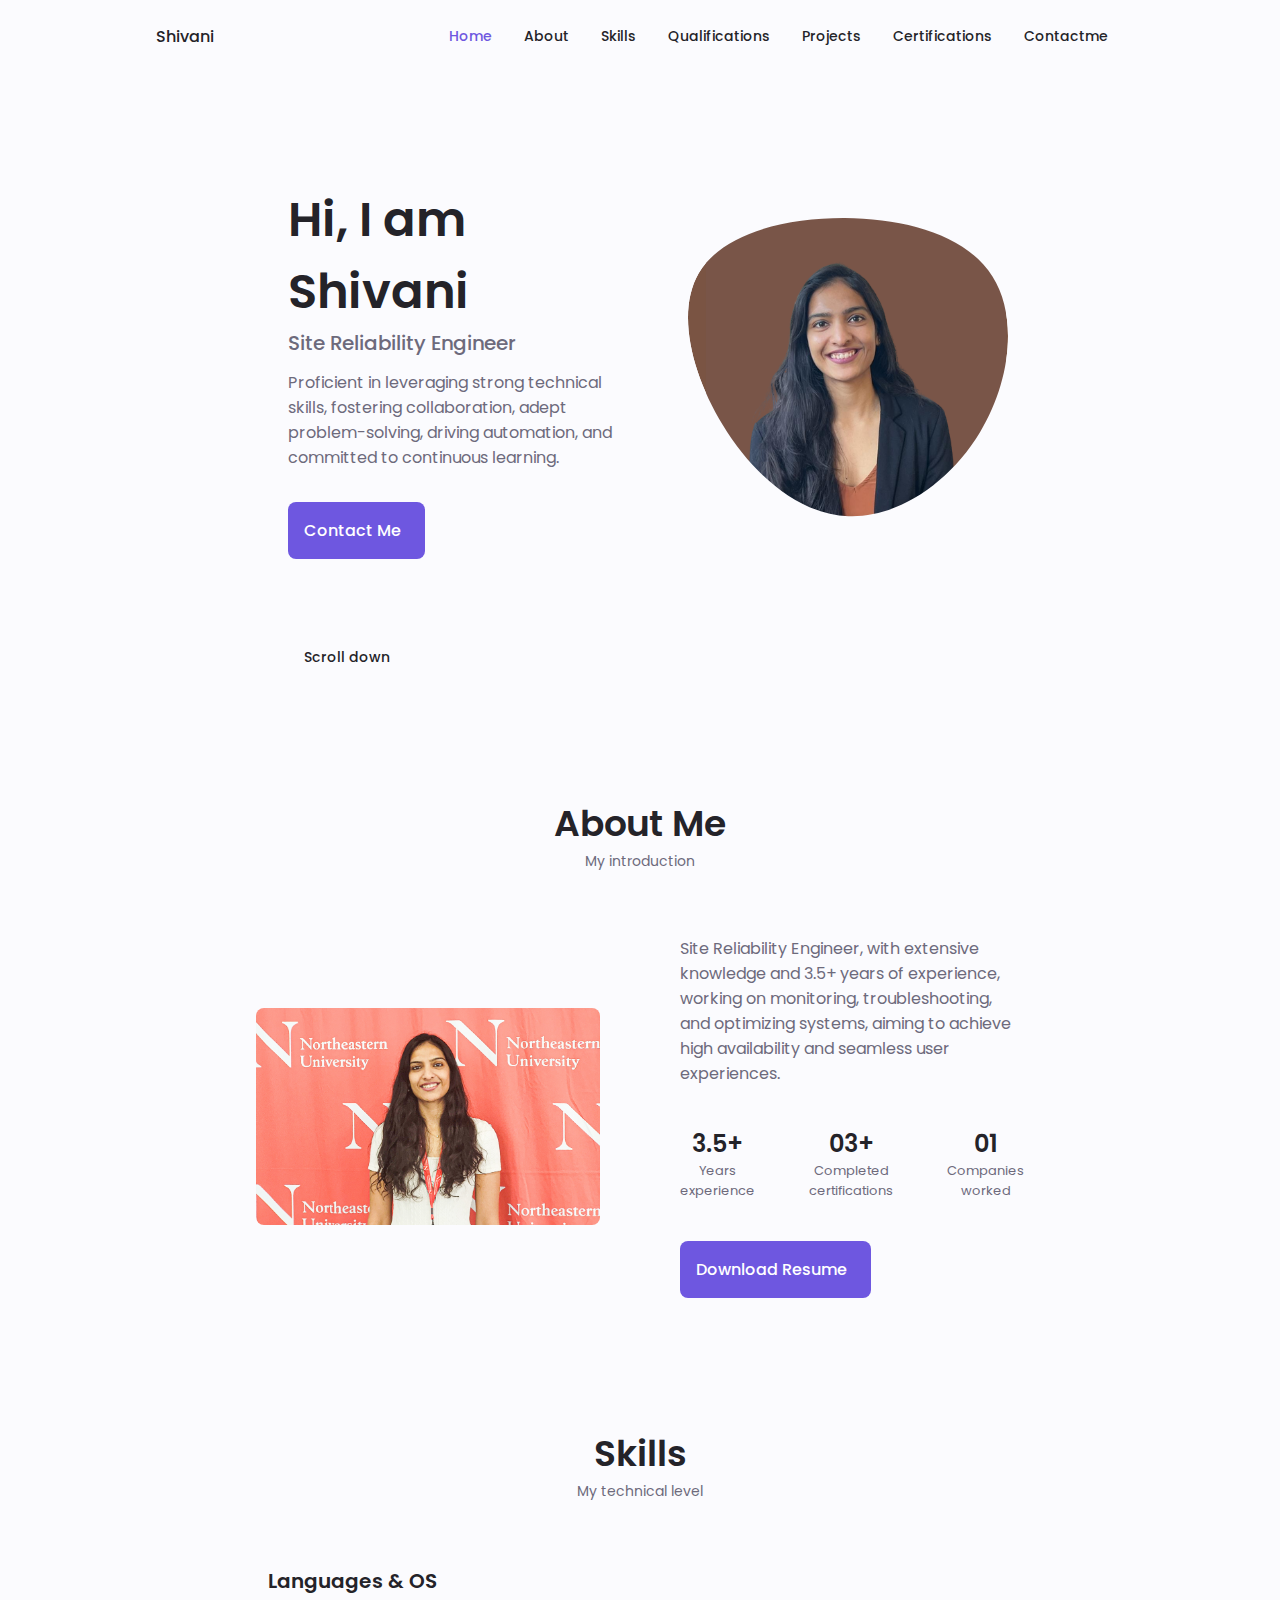
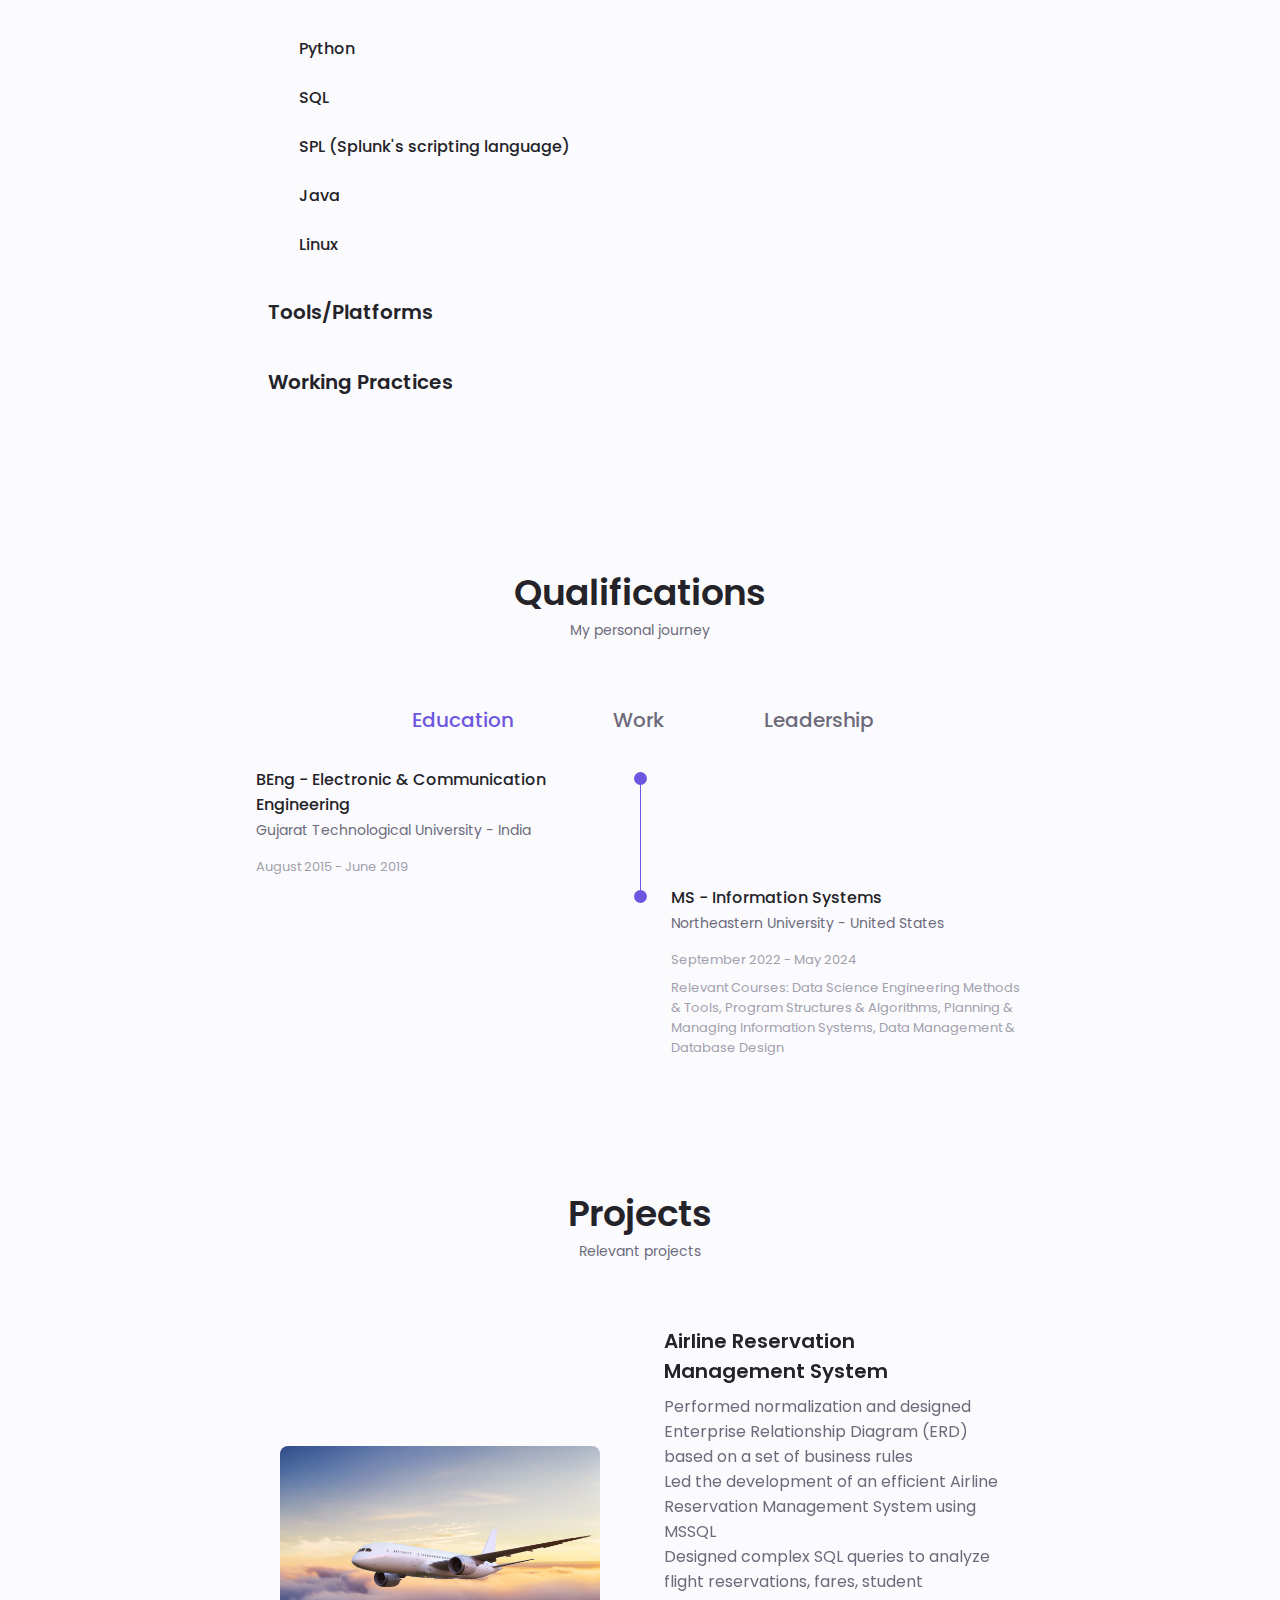
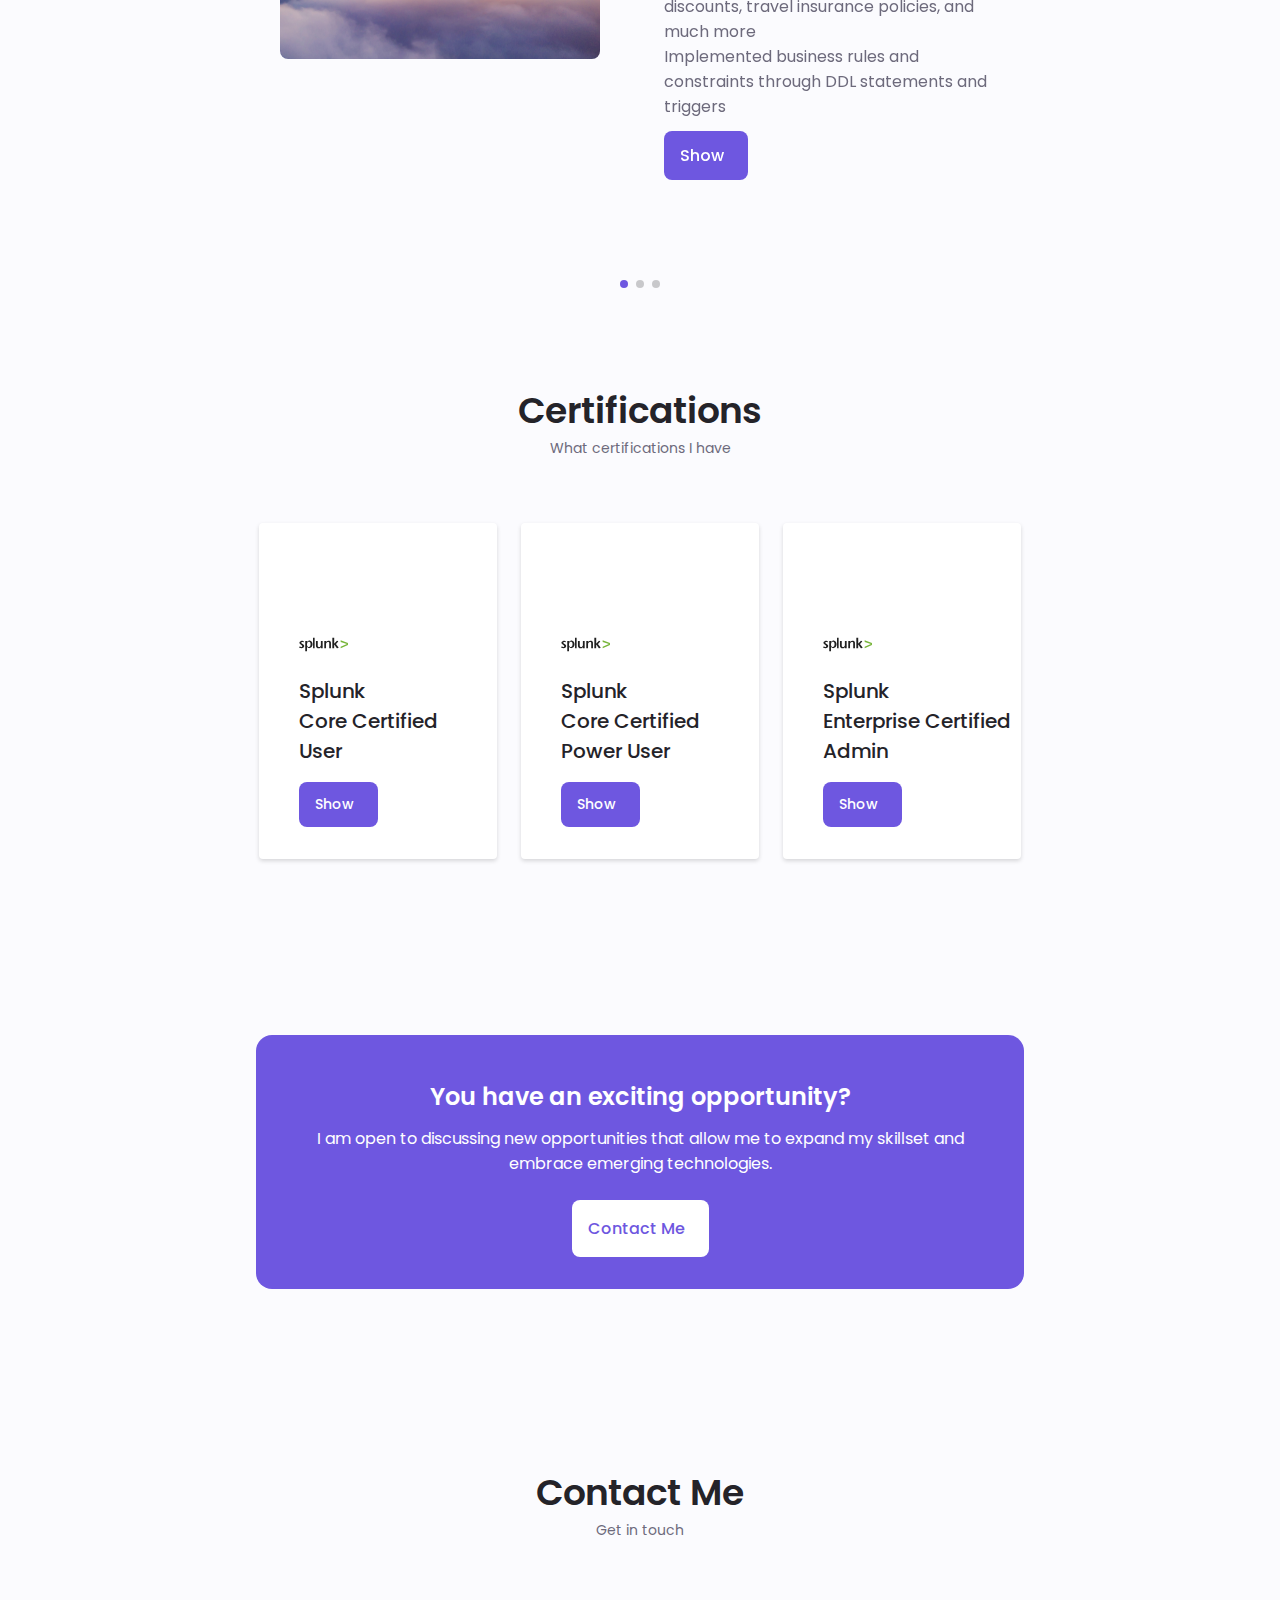
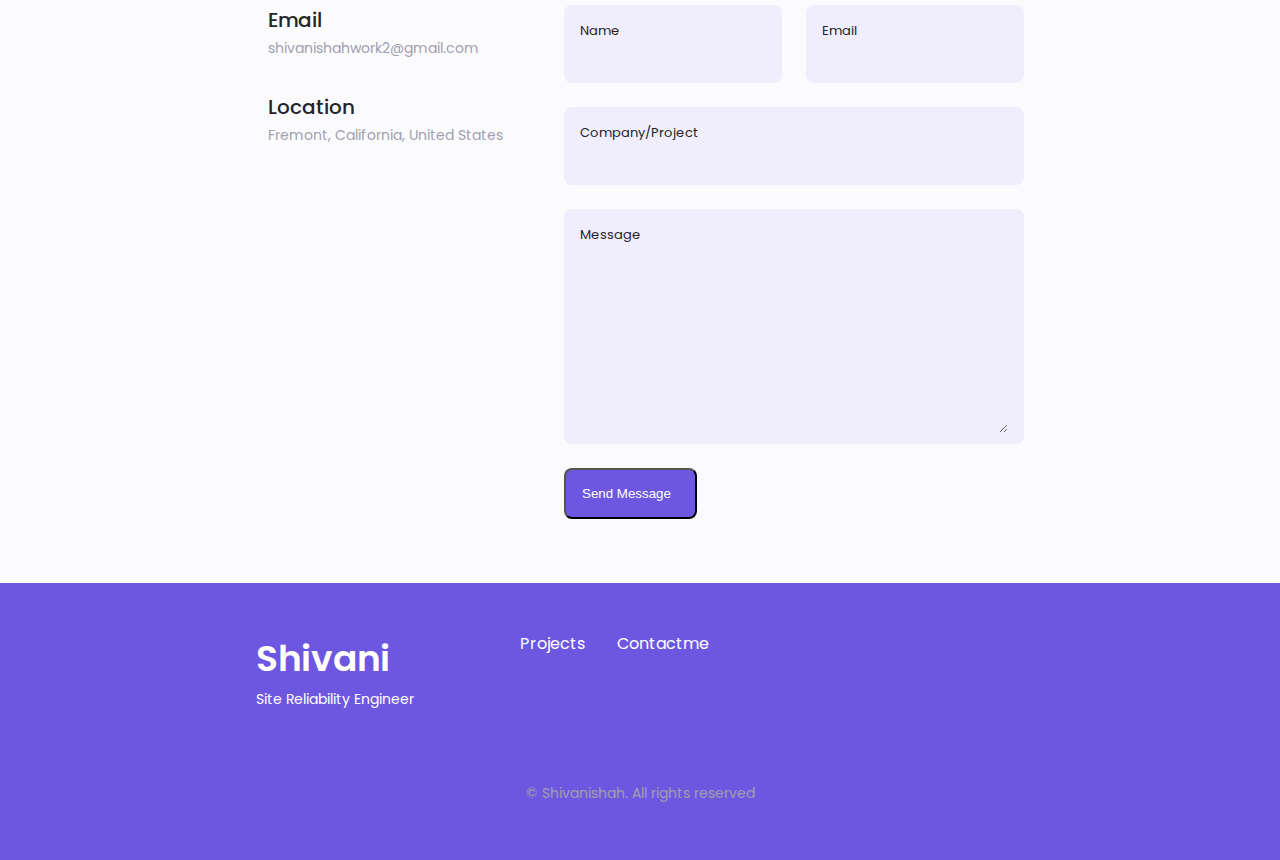
==== index.html @ 1277cbea "Adding new index.html" ====
<!DOCTYPE html>
    <html lang="en">
    <head>
        <meta charset="UTF-8">
        <meta name="viewport" content="width=device-width, initial-scale=1.0">

        <!--==================== UNICONS ====================-->
        <link rel="stylesheet" href="https://unicons.iconscout.com/release/v4.0.8/css/line.css">
        
        <!--==================== SWIPER CSS ====================-->
        <link rel="stylesheet" href="assets/css/swiper-bundle.min.css">
        
        <!--==================== CSS ====================-->
        <link rel="stylesheet" href="assets/css/styles.css">

        <title>Responsive Portfolio Website</title>
    </head>
    <body>
        <!--==================== HEADER ====================-->
        <header class="header" id="header">
            <nav class="nav container">
                <a href="#" class="nav__logo">Shivani</a>

                <div class="nav__menu" id="nav-menu">
                    <ul class="nav__list grid">
                        <li class="nav__item">
                            <a href="#home" class="nav__link active-link">
                                <i class="uil uil-estate nav__icon"></i> Home
                            </a>
                        </li>
                        <li class="nav__item">
                            <a href="#about" class="nav__link">
                                <i class="uil uil-user nav__icon"></i> About
                            </a>
                        </li>
                        <li class="nav__item">
                            <a href="#skills" class="nav__link">
                                <i class="uil uil-file-alt nav__icon"></i> Skills
                            </a>
                        </li>
                        <li class="nav__item">
                            <a href="#qualification" class="nav__link">
                                <i class="uil uil-briefcase-alt nav__icon"></i> Qualifications
                            </a>
                        </li>
                        <li class="nav__item">
                            <a href="#projects" class="nav__link">
                                <i class="uil uil-file-check-alt nav__icon"></i> Projects
                            </a>
                        </li>
                        <li class="nav__item">
                            <a href="#certifications" class="nav__link">
                                <i class="uil uil-user-square nav__icon"></i> Certifications
                            </a>
                        </li>
                        <li class="nav__item">
                            <a href="#contact" class="nav__link">
                                <i class="uil uil-message nav__icon"></i> Contactme
                            </a>
                        </li>
                    </ul>
                    <i class="uil uil-times nav__close" id="nav-close"></i>
                </div>

                <div class="nav__btns">
                    <!-- Theme Change button -->
                    <i class="uil uil-moon change-theme" id="theme-button"></i>

                    <div class="nav__toggle" id="nav-toggle">
                        <i class="uil uil-apps"></i>
                    </div>
                </div>
            </nav>
        </header>

        <!--==================== MAIN ====================-->
        <main class="main">
            <!--==================== HOME ====================-->
            <section class="home section" id="home">
                <div class="home__container container grid">
                    <div class="home__content grid">
                        <div class="home__social">
                            <a href="https://www.linkedin.com/in/shivani-shah612/" target="_blank" class="home__social-icon">
                                <i class="uil uil-linkedin-alt"></i>
                            </a>

                            <a href="https://github.com/ShivaniShah06" target="_blank" class="home__social-icon">
                                <i class="uil uil-github-alt"></i>
                            </a>
                        </div>

                        <div class="home__img">
                            <svg class="home__blob" viewBox="0 0 200 187" xmlns="http://www.w3.org/2000/svg" xmlns:xlink="http://www.w3.org/1999/xlink">
                                <mask id="mask0" mask-type="alpha">
                                    <path d="M190.312 36.4879C206.582 62.1187 201.309 102.826 182.328 134.186C163.346 165.547 
                                    130.807 187.559 100.226 186.353C69.6454 185.297 41.0228 161.023 21.7403 129.362C2.45775 
                                    97.8511 -7.48481 59.1033 6.67581 34.5279C20.9871 10.1032 59.7028 -0.149132 97.9666 
                                    0.00163737C136.23 0.303176 174.193 10.857 190.312 36.4879Z"/>
                                </mask>
                                <g mask="url(#mask0)">
                                    <path d="M190.312 36.4879C206.582 62.1187 201.309 102.826 182.328 134.186C163.346 
                                    165.547 130.807 187.559 100.226 186.353C69.6454 185.297 41.0228 161.023 21.7403 
                                    129.362C2.45775 97.8511 -7.48481 59.1033 6.67581 34.5279C20.9871 10.1032 59.7028 
                                    -0.149132 97.9666 0.00163737C136.23 0.303176 174.193 10.857 190.312 36.4879Z"/>

                                    <image class="home__blob-img" xlink:href="assets/img/First.png"/>
                                </g>
                            </svg>
                        </div>
                        <div class="home__data">
                            <h1 class="home__title">Hi, I am Shivani</h1>
                            <h3 class="home__subtitle">Site Reliability Engineer</h3>
                            <p class="home__description">Proficient in leveraging strong technical skills, fostering collaboration, adept problem-solving, driving automation, 
                                and committed to continuous learning.</p>
                            <a href="#contact" class="button button--flex">
                                Contact Me <i class="uil uil-message button__icon"></i>
                            </a>
                        </div>
                    </div>

                    <div class="home__scroll">
                        <a href="#about" class="home__scroll-button button--flex">
                            <i class="uil uil-mouse-alt home__scroll-mouse"></i>
                            <span class="home__scroll-name">Scroll down</span>
                            <i class="uil uil-arrow-down home__scroll-arrow"></i>
                        </a>
                    </div>
                </div>
            </section>

            <!--==================== ABOUT ====================-->
            <section class="about section" id="about">
                <h2 class="section__title">About Me</h2>
                <span class="section__subtitle">My introduction</span>

                <div class="about__container container grid">
                    <img src="assets/img/ShivaniShah.jpg" alt="" class="about__img">

                    <div class="about__data">
                        <p class="about__description">Site Reliability Engineer, with extensive knowledge and 3.5+ years of experience, working on monitoring, troubleshooting, and optimizing systems, 
                            aiming to achieve high availability and seamless user experiences.</p>

                            <div class="about__info">
                                <div>
                                    <span class="about__info-title">3.5+</span>
                                    <span class="about__info-name">Years <br> experience</span>
                                </div>

                                <div>
                                    <span class="about__info-title">03+</span>
                                    <span class="about__info-name">Completed <br> certifications</span>
                                </div>

                                <div>
                                    <span class="about__info-title">01</span>
                                    <span class="about__info-name">Companies <br> worked</span>
                                </div>
                            </div>

                            <div class="about__buttons">
                                <a download="" href="assets/pdf/Shivani Shah.pdf" class="button button--flex">
                                    Download Resume<i class="uil uil-download-alt button__icon"></i>
                                </a>

                            </div>
                        </div>
                </div>
            </section>

            <!--==================== SKILLS ====================-->
            <section class="skills section" id="skills">
                <h2 class="section__title">Skills</h2>
                <span class="section__subtitle">My technical level</span>

                <div class="skills__container container grid">
                    <div>
                        <!--==================== SKILLS 1 ====================-->
                        <div class="skills__content skills__open">
                            <div class="skills__header">
                                <i class="uil uil-brackets-curly skills__icon"></i>

                                <div>
                                    <h1 class="skills__title">Languages & OS</h1>
                                </div>

                                <i class="uil uil-angle-down skills__arrow"></i>
                            </div>
                            <div class="skills__list grid">
                                <div class="skills__data">
                                    <div class="skills_titles">
                                        <h3 class="skills__name">Python</h3> 
                                    </div>
                                </div>

                                <div class="skills__data">
                                    <div class="skills_titles">
                                        <h3 class="skills__name">SQL</h3> 
                                    </div>
                                </div>

                                <div class="skills__data">
                                    <div class="skills_titles">
                                        <h3 class="skills__name">SPL (Splunk's scripting language)</h3> 
                                    </div>
                                </div>

                                <div class="skills__data">
                                    <div class="skills_titles">
                                        <h3 class="skills__name">Java</h3> 
                                    </div>
                                </div>

                                <div class="skills__data">
                                    <div class="skills_titles">
                                        <h3 class="skills__name">Linux</h3> 
                                    </div>
                                </div>
                            </div>
                        </div>

                        <!--==================== SKILLS 2 ====================-->
                        <div class="skills__content skills__close">
                            <div class="skills__header">
                                <i class="uil uil-object-group skills__icon"></i>

                                <div>
                                    <h1 class="skills__title">Tools/Platforms</h1>                                </div>

                                <i class="uil uil-angle-down skills__arrow"></i>
                            </div>
                            <div class="skills__list grid">
                                <div class="skills__data">
                                    <div class="skills_titles">
                                        <h3 class="skills__name">Splunk</h3> 
                                    </div>
                                </div>

                                <div class="skills__data">
                                    <div class="skills_titles">
                                        <h3 class="skills__name">AWS</h3> 
                                    </div>
                                </div>

                                <div class="skills__data">
                                    <div class="skills_titles">
                                        <h3 class="skills__name">Git</h3> 
                                    </div>
                                </div>

                                <div class="skills__data">
                                    <div class="skills_titles">
                                        <h3 class="skills__name">Kubernetes</h3> 
                                    </div>
                                </div>

                                <div class="skills__data">
                                    <div class="skills_titles">
                                        <h3 class="skills__name">Puppet</h3> 
                                    </div>
                                </div>

                                <div class="skills__data">
                                    <div class="skills_titles">
                                        <h3 class="skills__name">Jenkins</h3> 
                                    </div>
                                </div>

                                <div class="skills__data">
                                    <div class="skills_titles">
                                        <h3 class="skills__name">Terraform</h3> 
                                    </div>
                                </div>

                                <div class="skills__data">
                                    <div class="skills_titles">
                                        <h3 class="skills__name">SQL Server Management Studio</h3> 
                                    </div>
                                </div>

                                <div class="skills__data">
                                    <div class="skills_titles">
                                        <h3 class="skills__name">Thruk/Nagios</h3> 
                                    </div>
                                </div>
                            </div>
                        </div>

                        <!--==================== SKILLS 3 ====================-->
                        <div class="skills__content skills__close">
                            <div class="skills__header">
                                <i class="uil uil-channel skills__icon"></i>

                                <div>
                                    <h1 class="skills__title">Working Practices</h1>
                                </div>

                                <i class="uil uil-angle-down skills__arrow"></i>
                            </div>
                            <div class="skills__list grid">
                                <div class="skills__data">
                                    <div class="skills_titles">
                                        <h3 class="skills__name">Agile (scrum)</h3> 
                                    </div>
                                </div>

                                <div class="skills__data">
                                    <div class="skills_titles">
                                        <h3 class="skills__name">CI/CD</h3> 
                                    </div>
                                </div>
                            </div>
                        </div>
                    </div>

                </div>
            </section>

            <!--==================== QUALIFICATION ====================-->
            <section class="qualification section" id="qualification">
                <h2 class="section__title">Qualifications</h2>
                <span class="section__subtitle">My personal journey</span>

                <div class="qualification__container container">
                    <div class="qualification__tabs">
                        <div class="qualification__button button--flex qualification__active" data-target='#education'>
                            <i class="uil uil-graduation-cap qualification__icon"></i>
                            Education
                        </div>

                        <div class="qualification__button button--flex" data-target='#work'>
                            <i class="uil uil-briefcase-alt qualification__icon"></i>
                            Work
                        </div>

                        <div class="qualification__button button--flex" data-target='#leadership'>
                            <i class="uil uil-user-nurse qualification__icon"></i>
                            Leadership
                        </div>
                    </div>

                    <div class="qualification__sections">
                        <!--==================== QUALIFICATION CONTENT 1 ====================-->
                        <div class="qualification__content qualification__active" data-content id="education">
                            <!--==================== QUALIFICATION 1 ====================-->
                            <div class="qualification__data">
                                <div>
                                    <h3 class="qualification__title">BEng - Electronic & Communication Engineering</h3>
                                    <span class="qualification__subtitle">Gujarat Technological University - India</span>
                                    <div class="qualification__calendar">
                                        <i class="uil uil-calendar-alt"></i>
                                        August 2015 - June 2019
                                    </div>
                                </div>

                                <div>
                                    <span class="qualification__rounder"></span>
                                    <span class="qualification__line"></span>
                                </div>
                            </div>
                            
                            <!--==================== QUALIFICATION 2 ====================-->
                            <div class="qualification__data">
                                <div></div>

                                <div>
                                    <span class="qualification__rounder"></span>
                                    <!--span class="qualification__line"></span> -->
                                </div>
                                
                                <div>
                                    <h3 class="qualification__title">MS - Information Systems</h3>
                                    <span class="qualification__subtitle">Northeastern University - United States</span>
                                    <div class="qualification__calendar">
                                        <i class="uil uil-calendar-alt"></i>
                                        September 2022 - May 2024
                                    </div>
                                    <div class="qualification__subjects">
                                        Relevant Courses: Data Science Engineering Methods & Tools,
                                                          Program Structures & Algorithms, Planning & Managing Information Systems,
                                                          Data Management & Database Design
                                    </div>
                                </div>

                            </div>

                        </div>

                        <!--==================== QUALIFICATION CONTENT 2 ====================-->
                        <div class="qualification__content" data-content id="work">
                            <!--==================== QUALIFICATION 1 ====================-->
                            <div class="qualification__data">
                                <div>
                                    <h3 class="qualification__title">Software Intern</h3>
                                    <span class="qualification__subtitle">Crest Data Systems - India</span>
                                    <div class="qualification__calendar">
                                        <i class="uil uil-calendar-alt"></i>
                                        March 2019 - June 2019
                                    </div>
                                    <div class="qualification__detail">
                                        <i class="uil uil-arrow-right"></i>
                                        Developed basic understanding and practical experience of tools, technologies, and platforms used to build, deploy, and manage platforms across hybrid multi-cloud infrastructure:
                                        <div class="qualification__subdetail">
                                            Splunk, AWS, Puppet, GitHub, Terraform, Ansible, Jira, Confluence
                                        </div>
                                    </div>
                                </div>

                                <div>
                                    <span class="qualification__rounder"></span>
                                    <span class="qualification__line"></span>
                                </div>
                            </div>
                            
                            <!--==================== QUALIFICATION 2 ====================-->
                            <div class="qualification__data">
                                <div></div>

                                <div>
                                    <span class="qualification__rounder"></span>
                                    <span class="qualification__line"></span>
                                </div>
                                
                                <div>
                                    <h3 class="qualification__title">Junior Site Reliability Engineer</h3>
                                    <span class="qualification__subtitle">Crest Data Systems - India</span>
                                    <div class="qualification__calendar">
                                        <i class="uil uil-calendar-alt"></i>
                                        July 2019 - October 2020
                                    </div>
                                    <div class="qualification__detail">
                                        <i class="uil uil-arrow-right"></i>
                                        Orchestrated Splunk Architecture deployment using Terraform and Puppet, tailored to exact customer specifications in AWS cloud
                                    </div>
                                    <div class="qualification__detail">
                                        <i class="uil uil-arrow-right"></i>
                                        Executed diverse client projects, encompassing infrastructure enhancements, version upgrades, and seamless app/add-on installations and upgrades, all meticulously orchestrated during prescribed maintenance windows
                                    </div>
                                    <div class="qualification__detail">
                                        <i class="uil uil-arrow-right"></i>
                                        Proficiently harnessed monitoring tool Nagios/Thruk to maintain a vigilant watch over system health and performance
                                    </div>
                                    <div class="qualification__detail">
                                        <i class="uil uil-arrow-right"></i>
                                        Actively managed infrastructure configurations through Terraform & Puppet over Git, guaranteeing precision and control over key system elements
                                    </div>
                                    <div class="qualification__detail">
                                        <i class="uil uil-arrow-right"></i>
                                        Innovated and updated process documents, elevating the effectiveness of cloud operations
                                    </div>
                                </div>
                            </div>

                            <!--==================== QUALIFICATION 3 ====================-->
                            <div class="qualification__data">    
                                <div>
                                    <h3 class="qualification__title">Site Reliability Engineer</h3>
                                    <span class="qualification__subtitle">Crest Data Systems - India</span>
                                    <div class="qualification__calendar">
                                        <i class="uil uil-calendar-alt"></i>
                                        October 2019 - July 2022
                                    </div>
                                    <div class="qualification__detail">
                                        <i class="uil uil-arrow-right"></i>
                                        Played a pivotal role as a member of a cross-functional, customer-facing team spanning multiple countries, employing agile methodologies to achieve collective goals
                                    </div>
                                    <div class="qualification__detail">
                                        <i class="uil uil-arrow-right"></i>
                                        Managed, expanded, and fine-tuned core stack configurations, essential for analyzing and visualizing customer stack data
                                    </div>
                                    <div class="qualification__detail">
                                        <i class="uil uil-arrow-right"></i>
                                        Utilized GitLab for precise version control, ensuring the integrity of core stack configurations
                                    </div>
                                    <div class="qualification__detail">
                                        <i class="uil uil-arrow-right"></i>
                                        Developed and enhanced data analytics and visualization dashboards for improved insights
                                    </div>
                                    <div class="qualification__detail">
                                        <i class="uil uil-arrow-right"></i>
                                        Engineered alerts integrating Splunk, AWS, GitLab, and Thruk, enabling proactive monitoring of critical components on both Splunk and AWS platforms, utilizing predefined thresholds
                                    </div>
                                    <div class="qualification__detail">
                                        <i class="uil uil-arrow-right"></i>
                                        Employed regular expressions within Splunk to extract valuable fields from raw data
                                    </div>
                                    <div class="qualification__detail">
                                        <i class="uil uil-arrow-right"></i>
                                        Streamlined the ingestion of requested raw data into Splunk, enhancing data accessibility
                                    </div>
                                    <div class="qualification__detail">
                                        <i class="uil uil-arrow-right"></i>
                                        Facilitated secure access by Okta groups, granting essential permissions to nearly 10 teams weekly
                                    </div>
                                </div>
                                <div>
                                    <span class="qualification__rounder"></span>
                                    <!--span class="qualification__line"></span> -->
                                </div>
                            </div>
                        </div>

                        <!--==================== QUALIFICATION CONTENT 3 ====================-->
                        <div class="qualification__content" data-content id="leadership">
                            <!--==================== QUALIFICATION 1 ====================-->
                            <div class="qualification__data">
                                <div>
                                    <h3 class="qualification__title">Training & Placement Coordinator</h3>
                                    <span class="qualification__subtitle">Gujarat Technological University - India</span>
                                    <div class="qualification__calendar">
                                        <i class="uil uil-calendar-alt"></i>
                                        April 2018 - May 2019
                                    </div>
                                    <div class="qualification__detail">
                                        <i class="uil uil-arrow-right"></i>
                                        Maintain and exchange all the placement requirements with fellow classmates
                                    </div>
                                    <div class="qualification__detail">
                                        <i class="uil uil-arrow-right"></i>
                                        Organize events which could aid to students’ placement like mock interviews and group discussions
                                    </div>
                                    <div class="qualification__detail">
                                        <i class="uil uil-arrow-right"></i>
                                        Maintain latest student data to share with recruiters
                                    </div>
                                    <div class="qualification__detail">
                                        <i class="uil uil-arrow-right"></i>
                                        Contact recruiters to visit for campus drive
                                    </div>
                                    <div class="qualification__detail">
                                        <i class="uil uil-arrow-right"></i>
                                        Manage recruitement drives for students & recruiters
                                    </div>
                                </div>

                                <div>
                                    <span class="qualification__rounder"></span>
                                    <span class="qualification__line"></span>
                                </div>
                            </div>
                            
                            <!--==================== QUALIFICATION 2 ====================-->
                            <div class="qualification__data">
                                <div></div>
                                <div>
                                    <span class="qualification__rounder"></span>
                                    <span class="qualification__line"></span>
                                </div>
                                <div>
                                    <h3 class="qualification__title">Graduate Teaching Assistant</h3>
                                    <span class="qualification__subtitle">Courses: Program Structure & Algorithms (Python based), Application Engineering & Development (Java based)</span>
                                    <span class="qualification__subtitle">Northeastern University - United States (multiple campuses)</span>
                                    <div class="qualification__calendar">
                                        <i class="uil uil-calendar-alt"></i>
                                        April 2023 - Present
                                    </div>
    
                                    <div class="qualification__detail">
                                        <i class="uil uil-arrow-right"></i>
                                        Collaborate with professor and other TAs to ensure the smooth functioning of the course
                                    </div>
                                    <div class="qualification__detail">
                                        <i class="uil uil-arrow-right"></i>
                                        Hold office hours to provide personalized guidance and support on course concepts and assignments
                                    </div>
                                    <div class="qualification__detail">
                                        <i class="uil uil-arrow-right"></i>
                                        Conduct fair and consistent grading of student assignments, offer constructive feedback when required to foster academic growth
                                    </div>
                                    <div class="qualification__detail">
                                        <i class="uil uil-arrow-right"></i>
                                        Balanced TA duties with personal academics, showcasing strong organizational skills
                                    </div>

                                </div>
                            </div>
                            <!--==================== QUALIFICATION 3 ====================-->
                            <div class="qualification__data">

                                <div>
                                    <h3 class="qualification__title">Campus Student Ambassador</h3>
                                    <span class="qualification__subtitle">Northeastern University - United States (SF & SJ campuses)</span>
                                    <div class="qualification__calendar">
                                        <i class="uil uil-calendar-alt"></i>
                                        April 2023 - Present
                                    </div>
                                    <div class="qualification__detail">
                                        <i class="uil uil-arrow-right"></i>
                                        Represent the student voice and build community as a student leader on the Student Services team
                                    </div>
                                    <div class="qualification__detail">
                                        <i class="uil uil-arrow-right"></i>
                                        Organize co-curricular programs, workshops, and cultural events
                                    </div>
                                    <div class="qualification__detail">
                                        <i class="uil uil-arrow-right"></i>
                                        Connect students to campus and university resources
                                    </div>
                                    <div class="qualification__detail">
                                        <i class="uil uil-arrow-right"></i>
                                        Promote an inclusive and diverse environment to support all students
                                    </div>
                                    <div class="qualification__detail">
                                        <i class="uil uil-arrow-right"></i>
                                        Contribute to social media engagement and content development
                                    </div>
                                    <div class="qualification__detail">
                                        <i class="uil uil-arrow-right"></i>
                                        Participate in professional development programs and regular meetings
                                    </div>
                                </div>

                                <div>
                                    <span class="qualification__rounder"></span>
                                    <span class="qualification__line"></span>
                                </div>
                           </div>

                                <!--==================== QUALIFICATION 4 ====================-->
                            <div class="qualification__data">
                                <div></div>

                                <div>
                                    <span class="qualification__rounder"></span>
                                    <!--span class="qualification__line"></span> -->
                                </div>
                                <div>
                                    <h3 class="qualification__title">Adobe Student Ambassador @ Northeastern University</h3>
                                    <span class="qualification__subtitle">Adobe</span>
                                    <div class="qualification__calendar">
                                        <i class="uil uil-calendar-alt"></i>
                                        September 2023 - Present
                                    </div>
    
                                    <div class="qualification__detail">
                                        <i class="uil uil-arrow-right"></i>
                                        Formulate a marketing plan, strategizing tactics on how to shape the program and carry out initiatives capturing at least 250 student leads, 20 clubs, and 5 professors interested in learning more about Adobe 
                                    </div>
                                    <div class="qualification__detail">
                                        <i class="uil uil-arrow-right"></i>
                                        Plan and execute 4+ Adobe workshops teaching students how to best utilize Adobe applications
                                    </div>
                                    <div class="qualification__detail">
                                        <i class="uil uil-arrow-right"></i>
                                        Promote Adobe through content creation and advertising through personal social media channels, driving students’ awareness and interest, leading to increased activations of free Adobe Creative Cloud at Northeastern University and grow brand awareness
                                    <div class="qualification__detail">
                                        <i class="uil uil-arrow-right"></i>
                                        Balanced these duties with other on-campus jobs and personal academics, showcasing strong time management skills
                                    </div>

                                </div>
                            </div>

                            </div>
                        </div>
                    </div>
                </div>
            </section>

            <!--==================== PROJECT ====================-->
            <section class="projects section" id="projects">
                <h2 class="section__title">Projects</h2>
                <span class="section__subtitle">Relevant projects</span>

                <div class="projects__container container swiper-container">
                    <div class="swiper-wrapper">
                        <!--==================== PROJECT 1 ====================-->
                        <div class="projects__content grid swiper-slide">
                            <img src="assets/img/plane.jpg" alt="" class="projects__img">

                            <div class="projects__data">
                                <h3 class="projects__title">Airline Reservation Management System</h3>
                                <p class="projects__description">
                                    <i class="uil uil-arrow-right"></i>
                                    Performed normalization and designed Enterprise Relationship Diagram (ERD) based on a set of business rules
                                </p>

                                <p class="projects__description"> 
                                    <i class="uil uil-arrow-right"></i>
                                    Led the development of an efficient Airline Reservation Management System using MSSQL
                                </p>

                                <p class="projects__description"> 
                                    <i class="uil uil-arrow-right"></i>
                                    Designed complex SQL queries to analyze flight reservations, fares, student discounts, travel insurance policies, and much more
                                </p>

                                <p class="projects__descriptionLast"> 
                                    <i class="uil uil-arrow-right"></i>
                                    Implemented business rules and constraints through DDL statements and triggers
                                </p>
                                <a href="https://github.com/ShivaniShah06/Airline-Reservation-Management-System" target="_blank" class="button button--flex button--small projects__button">
                                    Show
                                    <i class="uil uil-arrow-right button__icon"></i>
                                </a>
                            </div>
                        </div>
                        <!--==================== PROJECT 2 ====================-->
                        <div class="projects__content grid swiper-slide">
                            <img src="assets/img/LifeExpectancy.jpg" alt="" class="projects__img">

                            <div class="projects__data">
                                <h3 class="projects__title">Life Expectancy prediction using Linear Regression</h3>
                                <p class="projects__description">
                                    <i class="uil uil-arrow-right"></i>
                                    Performed Exploratory Data Analysis to clean the dataset, find the outliers, and understand the dataset through visualization
                                </p>

                                <p class="projects__description"> 
                                    <i class="uil uil-arrow-right"></i>
                                    Identified & addressed outliers using statistical techniques
                                </p>

                                <p class="projects__description"> 
                                    <i class="uil uil-arrow-right"></i>
                                    Preprocessed the data to define independent dataset (X) and target variable (Y) and divide them into training and testing datasets for model training
                                </p>

                                <p class="projects__description"> 
                                    <i class="uil uil-arrow-right"></i>
                                    Utilized linear regression model to predict life expectancy by leveraging available data from 2000-2015 for a given country in the predictive model
                                </p>

                                <p class="projects__descriptionLast"> 
                                    <i class="uil uil-arrow-right"></i>
                                    Evaluated model performance for accuracy and reliability
                                </p>

                                <a href="https://colab.research.google.com/drive/1hIqfhSo0siheSvO-G__AcgvpEa2TxoAe?usp=sharing" target="_blank" class="button button--flex button--small projects__button">
                                    Show
                                    <i class="uil uil-arrow-right button__icon"></i>
                                </a>
                            </div>
                        </div>
                        <!--==================== PROJECT 3 ====================-->
                        <div class="projects__content grid swiper-slide">
                            <img src="assets/img/NumberRecognition.jpg" alt="" class="projects__img">

                            <div class="projects__data">
                                <h3 class="projects__title">Handwritten number recognition using JavaFX GUI & TensorFlow</h3>
                                <p class="projects__description">
                                    <i class="uil uil-arrow-right"></i>
                                    Designed and developed a user-friendly GUI using JavaFX which enabled users to draw digits from 0 to 9 on a canvas
                                </p>

                                <p class="projects__description"> 
                                    <i class="uil uil-arrow-right"></i>
                                    Implemented features to save, erase, and clear the drawn digits from the canvas
                                </p>

                                <p class="projects__description"> 
                                    <i class="uil uil-arrow-right"></i>
                                    Developed a digit-recognition model using the TensorFlow library in Python
                                </p>

                                <p class="projects__description"> 
                                    <i class="uil uil-arrow-right"></i>
                                    Integrated a Python script into the application and set it to be triggered when the user saves an image snapshot from the canvas
                                </p>

                                <p class="projects__descriptionLast"> 
                                    <i class="uil uil-arrow-right"></i>
                                    Utilized the script to predict the digit drawn by the user on the canvas using the same recogition model
                                </p>

                                <a href="https://github.com/ShivaniShah06/Hand-Written-Number-Recognition-Using-JavaFX-GUI-and-Tensorflow" target="_blank" class="button button--flex button--small projects__button">
                                    Show
                                    <i class="uil uil-arrow-right button__icon"></i>
                                </a>
                            </div>
                        </div>
                    </div>

                    <!-- Add Arrows -->
                    <div class="swiper-button-next">
                        <i class="uil uil-angle-right-b swiper-projects-icon"></i>
                    </div>
                    <div class="swiper-button-prev">
                        <i class="uil uil-angle-left-b swiper-projects-icon"></i>
                    </div>

                    <!-- Add Pagination -->
                    <div class="swiper-pagination"></div>
                </div>
            </section>

            <!--==================== CERTIFICATIONS ====================-->
            <section class="certifications section" id="certifications">
                <h2 class="section__title">Certifications</h2>
                <span class="section__subtitle">What certifications I have</span>

                <div class="certifications__container container grid">
                    <!--==================== CERTIFICATIONS 1 ====================-->
                    <div class="certifications__content">
                        <div>
                            <svg xmlns="http://www.w3.org/2000/svg" x="0px" y="0px" width="50" height="50" viewBox="0 0 48 48">
                                <path fill="#212121" d="M13.432 18L13.5 28 15 28 15 18zM32 18v10.005h1.805c0 0 .015-3.609.035-3.608.019.001 2.69 3.743 2.716 3.733.027-.01 1.599-.576 1.599-.59 0-.014-2.684-3.441-2.684-3.448 0-.006 2.251-2.509 2.231-2.529-.06-.06-1.281-.586-1.314-.566-.018.011-2.582 2.796-2.582 2.796V18H32zM2.099 21.05c-.651.137-1.259.552-1.509 1.031-.23.44-.227 1.043.007 1.491.16.305.625.735 1.348 1.246.782.552 1.078.832 1.153 1.092.111.385-.06.752-.434.931-.187.089-.27.101-.603.086-.433-.02-.729-.132-1.172-.446-.14-.099-.269-.167-.285-.152-.016.016-.155.224-.311.466L.01 27.23l.109.081c.06.045.248.158.422.255 1.187.66 2.944.555 3.835-.229.475-.418.697-1.025.602-1.647-.089-.582-.409-.965-1.417-1.695-.791-.573-1.166-.889-1.253-1.059-.167-.326-.049-.643.307-.827.178-.092.251-.102.608-.087.347.015.453.041.741.179l.335.161.263-.41c.144-.224.252-.426.239-.445-.048-.071-.598-.299-.941-.391C3.402 20.995 2.521 20.961 2.099 21.05zM10.031 21.935c.788.369 1.212 1.528 1.041 2.852-.06.467-.227 1.032-.383 1.296-.159.268-.463.56-.705.675-.444.212-1.107.13-1.523-.187-.577-.442-.893-1.524-.772-2.649.111-1.032.483-1.684 1.133-1.986C9.156 21.781 9.7 21.781 10.031 21.935zM9.313 20.784c-.472.106-.85.319-1.254.705l-.366.35V21H6.814 6v5 5h1.693v-4.08l.324.319c.592.583 1.287.814 2.101.701.532-.074.904-.21 1.3-.475 1.111-.743 1.721-2.221 1.554-3.771-.158-1.467-.912-2.484-2.128-2.871C10.531 20.724 9.679 20.702 9.313 20.784zM16.258 21c0 0 .055 5.284.091 5.438.136.583.525 1.137.964 1.374.403.218.727.287 1.333.284.861-.004 1.386-.211 2.027-.8L21 27v1h1.742l-.023-7H21c0 0 .025 4.347 0 4.5-.1.611-.573 1.109-1.053 1.27-.287.096-.786.174-1.086.127C18.549 26.848 18.033 26.507 18 26v-4.977L16.258 21zM30.742 28c0 0-.055-5.284-.091-5.438-.136-.583-.525-1.137-.964-1.374-.403-.218-.727-.287-1.333-.284-.861.004-1.386.211-2.027.8L26 22v-1h-1.742l.023 7H26c0 0-.025-4.347 0-4.5.1-.611.573-1.109 1.053-1.27.287-.096.661-.17 1.086-.127C28.566 22.147 29.031 22.535 29 23v4.977L30.742 28z"></path><path fill="#77b539" fill-rule="evenodd" d="M40 20.5L40 22 46 24 40 26.601 40 28 47 25 47 23z" clip-rule="evenodd certifications__icon">
                                </path>
                            </svg>
                            <h3 class="certifications__title">Splunk <br> Core Certified <br> User</h3>
                        </div>

                        <a href="https://www.credly.com/badges/2bc31763-d862-4796-aee5-6827976d0f7d/linked_in_profile" target="_blank" class="button button--flex button--small certifications__button">
                            Show
                            <i class="uil uil-arrow-right button__icon"></i>
                        </a>

                    </div>
                    <!--==================== CERTIFICATIONS 2 ====================-->
                    <div class="certifications__content">
                        <div>
                            <svg xmlns="http://www.w3.org/2000/svg" x="0px" y="0px" width="50" height="50" viewBox="0 0 48 48">
                                <path fill="#212121" d="M13.432 18L13.5 28 15 28 15 18zM32 18v10.005h1.805c0 0 .015-3.609.035-3.608.019.001 2.69 3.743 2.716 3.733.027-.01 1.599-.576 1.599-.59 0-.014-2.684-3.441-2.684-3.448 0-.006 2.251-2.509 2.231-2.529-.06-.06-1.281-.586-1.314-.566-.018.011-2.582 2.796-2.582 2.796V18H32zM2.099 21.05c-.651.137-1.259.552-1.509 1.031-.23.44-.227 1.043.007 1.491.16.305.625.735 1.348 1.246.782.552 1.078.832 1.153 1.092.111.385-.06.752-.434.931-.187.089-.27.101-.603.086-.433-.02-.729-.132-1.172-.446-.14-.099-.269-.167-.285-.152-.016.016-.155.224-.311.466L.01 27.23l.109.081c.06.045.248.158.422.255 1.187.66 2.944.555 3.835-.229.475-.418.697-1.025.602-1.647-.089-.582-.409-.965-1.417-1.695-.791-.573-1.166-.889-1.253-1.059-.167-.326-.049-.643.307-.827.178-.092.251-.102.608-.087.347.015.453.041.741.179l.335.161.263-.41c.144-.224.252-.426.239-.445-.048-.071-.598-.299-.941-.391C3.402 20.995 2.521 20.961 2.099 21.05zM10.031 21.935c.788.369 1.212 1.528 1.041 2.852-.06.467-.227 1.032-.383 1.296-.159.268-.463.56-.705.675-.444.212-1.107.13-1.523-.187-.577-.442-.893-1.524-.772-2.649.111-1.032.483-1.684 1.133-1.986C9.156 21.781 9.7 21.781 10.031 21.935zM9.313 20.784c-.472.106-.85.319-1.254.705l-.366.35V21H6.814 6v5 5h1.693v-4.08l.324.319c.592.583 1.287.814 2.101.701.532-.074.904-.21 1.3-.475 1.111-.743 1.721-2.221 1.554-3.771-.158-1.467-.912-2.484-2.128-2.871C10.531 20.724 9.679 20.702 9.313 20.784zM16.258 21c0 0 .055 5.284.091 5.438.136.583.525 1.137.964 1.374.403.218.727.287 1.333.284.861-.004 1.386-.211 2.027-.8L21 27v1h1.742l-.023-7H21c0 0 .025 4.347 0 4.5-.1.611-.573 1.109-1.053 1.27-.287.096-.786.174-1.086.127C18.549 26.848 18.033 26.507 18 26v-4.977L16.258 21zM30.742 28c0 0-.055-5.284-.091-5.438-.136-.583-.525-1.137-.964-1.374-.403-.218-.727-.287-1.333-.284-.861.004-1.386.211-2.027.8L26 22v-1h-1.742l.023 7H26c0 0-.025-4.347 0-4.5.1-.611.573-1.109 1.053-1.27.287-.096.661-.17 1.086-.127C28.566 22.147 29.031 22.535 29 23v4.977L30.742 28z"></path><path fill="#77b539" fill-rule="evenodd" d="M40 20.5L40 22 46 24 40 26.601 40 28 47 25 47 23z" clip-rule="evenodd certifications__icon">
                                </path>
                            </svg>
                            <h3 class="certifications__title">Splunk <br> Core Certified <br>Power User</h3>
                        </div>

                        <a href="https://www.credly.com/badges/a4f01b6c-bca6-42a0-8cf3-8c60bae7a47c/linked_in_profile" target="_blank" class="button button--flex button--small certifications__button">
                            Show
                            <i class="uil uil-arrow-right button__icon"></i>
                        </a>

                    </div>

                    <!--==================== CERTIFICATIONS 3 ====================-->
                    <div class="certifications__content">
                        <div>
                            <svg xmlns="http://www.w3.org/2000/svg" x="0px" y="0px" width="50" height="50" viewBox="0 0 48 48">
                                <path fill="#212121" d="M13.432 18L13.5 28 15 28 15 18zM32 18v10.005h1.805c0 0 .015-3.609.035-3.608.019.001 2.69 3.743 2.716 3.733.027-.01 1.599-.576 1.599-.59 0-.014-2.684-3.441-2.684-3.448 0-.006 2.251-2.509 2.231-2.529-.06-.06-1.281-.586-1.314-.566-.018.011-2.582 2.796-2.582 2.796V18H32zM2.099 21.05c-.651.137-1.259.552-1.509 1.031-.23.44-.227 1.043.007 1.491.16.305.625.735 1.348 1.246.782.552 1.078.832 1.153 1.092.111.385-.06.752-.434.931-.187.089-.27.101-.603.086-.433-.02-.729-.132-1.172-.446-.14-.099-.269-.167-.285-.152-.016.016-.155.224-.311.466L.01 27.23l.109.081c.06.045.248.158.422.255 1.187.66 2.944.555 3.835-.229.475-.418.697-1.025.602-1.647-.089-.582-.409-.965-1.417-1.695-.791-.573-1.166-.889-1.253-1.059-.167-.326-.049-.643.307-.827.178-.092.251-.102.608-.087.347.015.453.041.741.179l.335.161.263-.41c.144-.224.252-.426.239-.445-.048-.071-.598-.299-.941-.391C3.402 20.995 2.521 20.961 2.099 21.05zM10.031 21.935c.788.369 1.212 1.528 1.041 2.852-.06.467-.227 1.032-.383 1.296-.159.268-.463.56-.705.675-.444.212-1.107.13-1.523-.187-.577-.442-.893-1.524-.772-2.649.111-1.032.483-1.684 1.133-1.986C9.156 21.781 9.7 21.781 10.031 21.935zM9.313 20.784c-.472.106-.85.319-1.254.705l-.366.35V21H6.814 6v5 5h1.693v-4.08l.324.319c.592.583 1.287.814 2.101.701.532-.074.904-.21 1.3-.475 1.111-.743 1.721-2.221 1.554-3.771-.158-1.467-.912-2.484-2.128-2.871C10.531 20.724 9.679 20.702 9.313 20.784zM16.258 21c0 0 .055 5.284.091 5.438.136.583.525 1.137.964 1.374.403.218.727.287 1.333.284.861-.004 1.386-.211 2.027-.8L21 27v1h1.742l-.023-7H21c0 0 .025 4.347 0 4.5-.1.611-.573 1.109-1.053 1.27-.287.096-.786.174-1.086.127C18.549 26.848 18.033 26.507 18 26v-4.977L16.258 21zM30.742 28c0 0-.055-5.284-.091-5.438-.136-.583-.525-1.137-.964-1.374-.403-.218-.727-.287-1.333-.284-.861.004-1.386.211-2.027.8L26 22v-1h-1.742l.023 7H26c0 0-.025-4.347 0-4.5.1-.611.573-1.109 1.053-1.27.287-.096.661-.17 1.086-.127C28.566 22.147 29.031 22.535 29 23v4.977L30.742 28z"></path><path fill="#77b539" fill-rule="evenodd" d="M40 20.5L40 22 46 24 40 26.601 40 28 47 25 47 23z" clip-rule="evenodd certifications__icon">
                                </path>
                            </svg>
                            <h3 class="certifications__title">Splunk <br> Enterprise Certified <br> Admin</h3>
                        </div>

                        <a href="https://www.credly.com/badges/e131b145-1e25-4524-97a2-2e3984e93629/linked_in_profile" target="_blank" class="button button--flex button--small certifications__button">
                            Show
                            <i class="uil uil-arrow-right button__icon"></i>
                        </a>

                    </div>
                </div>
            </section>

            <!--==================== PROJECT IN MIND ====================-->
            <section class="project section">
                <div class="project__bg">
                    <div class="project__container container grid">
                        <div class="project__data">
                            <h2 class="project__title">You have an exciting opportunity?</h2>
                            <p class="project__description">I am open to discussing new opportunities that allow me to expand my skillset and embrace emerging technologies.</p>
                            <a href="#contact" class="button button--flex button--white">
                                Contact Me
                                <i class="uil uil-message project__icon button__icon"></i>
                            </a>
                        </div>


                    </div>
                </div>
            </section>

            <!--==================== CONTACT ME ====================-->
            <section class="contact section" id="contact">
                <h2 class="section__title">Contact Me</h2>
                <span class="section__subtitle">Get in touch</span>

                <div class="contact__container container grid">
                    <div>
                        <div class="contact__information">
                            <i class="uil uil-envelope contact__icon"></i>

                            <div>
                                <h3 class="contact__title">Email</h3>
                                <span class="contact__subtitle">shivanishahwork2@gmail.com</span>
                            </div>
                        </div>

                        <div class="contact__information">
                            <i class="uil uil-map-marker contact__icon"></i>

                            <div>
                                <h3 class="contact__title">Location</h3>
                                <span class="contact__subtitle">Fremont, California, United States</span>
                            </div>
                        </div>
                    </div>

                    <form action="https://formsubmit.co/shivanishahwork2@gmail.com" method="POST" class="contact__form grid">
                        <!-- Honeypot -->
                        <input type=""text name="_honey" style="display: none;">

                        <!-- Disable Captcha -->
                        <input type="hidden" name="_captcha" value="false">

                        <!-- Own success page -->
                        <input type="hidden" name="_next" value="https://shivanishah06.github.io/ShivaniPortfolio/success.html">

                        <div class="contact__inputs grid">
                            <div class="contact__content">
                                <label for="name" class="contact__label">Name</label>
                                <input type="text" name="name" class="contact__input" id="name" required>
                            </div>

                            <div class="contact__content">
                                <label for="email" class="contact__label">Email</label>
                                <input type="email" name="email" class="contact__input" id="email" required>
                            </div>
                        </div>

                        <div class="contact__content">
                            <label for="company" class="contact__label">Company/Project</label>
                            <input type="text" name="company" class="contact__input" id="company" required>
                        </div>

                        <div class="contact__content">
                            <label for="message"  class="contact__label">Message</label>
                            <textarea name="message" id="" cols="0" rows="7" class="contact__input" id="message" required></textarea>
                        </div>

                        <div>
                            <button type="submit" class="button button--flex">
                                Send Message
                                <i class="uil uil-message button__icon"></i>
                            </button>
                        </div>
                    </form>
                </div>
            </section>
        </main>

        <!--==================== FOOTER ====================-->
        <footer class="footer">
            <div class="footer__bg">
                <div class="footer__container container grid">
                    <div>
                        <h1 class="footer__title">Shivani</h1>
                        <span class="footer__subtitle">Site Reliability Engineer</span>
                    </div>

                    <ul class="footer__links">
                        <li>
                            <a href="#projects" class="footer__link">Projects</a>
                        </li>

                        <li>
                            <a href="#contact" class="footer__link">Contactme</a>
                        </li>
                    </ul>

                    <div class="footer__social">
                        <a href="https://www.linkedin.com/in/shivani-shah612" target="_blank" class="footer__social">
                            <i class="uil uil-linkedin"></i>
                        </a>

                        <a href="https://github.com/ShivaniShah06" target="_blank" class="footer__social">
                            <i class="uil uil-github"></i>
                        </a>
                    </div>
                </div>
                <p class="footer__copy">&#169; Shivanishah. All rights reserved</p>
            </div>
        </footer>
        
        <!--==================== SCROLL TOP ====================-->
        <a href="#" class="scrollup" id="scroll-up">
            <i class="uil uil-arrow-up scrollup__icon"></i>
        </a>

        <!--==================== SWIPER JS ====================-->
        <script src="assets/js/swiper-bundle.min.js"></script>

        <!--==================== MAIN JS ====================-->
        <script src="assets/js/main.js"></script>
    </body>
</html>
---- assets/css/styles.css ----
/*==================== GOOGLE FONTS ====================*/
@import url('https://fonts.googleapis.com/css2?family=Poppins:wght@400;500;600&display=swap');

/*==================== VARIABLES CSS ====================*/
:root {
    --header-height: 3rem;

    /*========== Colors ==========*/
    /* Change favorite color */
    --hue-color: 250; /*Purple 250 - Green 142 - Blue 230 - Pink 340*/
    --home-blob-hue: 19;

    /* HSL color mode */
    --first-color: hsl(var(--hue-color), 69%, 61%);
    --first-color-second: hsl(var(--hue-color), 69%, 61%);
    --first-color-alt: hsl(var(--hue-color), 57%, 53%);
    --first-color-lighter: hsl(var(--hue-color), 92%, 85%);
    --home-blob-color: hsl(var(--home-blob-hue),29%, 37%);
    --title-color: hsl(var(--hue-color), 8%, 15%);
    --text-color: hsl(var(--hue-color), 8%, 45%);
    --text-color-light: hsl(var(--hue-color), 8%, 65%);
    --input-color: hsl(var(--hue-color), 70%, 96%);
    --body-color: hsl(var(--hue-color), 60%, 99%);
    --container-color: #fff;
    --scroll-bar-color: hsl(var(--hue-color), 12%, 90%);
    --scroll-thumb-color: hsl(var(--hue-color), 12%, 80%);

    /*========== Font and typography ==========*/
    --body-font: 'Poppins', sans-serif;

    /* .5rem = 8px, 1rem = 16px, 1.5rem = 24px ... */
    --big-font-size: 2rem;
    --h1-font-size: 1.5rem;
    --h2-font-size: 1.25rem;
    --h3-font-size: 1.125rem;
    --normal-font-size: .938rem;
    --small-font-size: .813rem;
    --smaller-font-size: .75rem;

    /*========== Font weight ==========*/
    --font-medium: 500;
    --font-semi-bold: 600;

    /*========== Margenes Bottom ==========*/
    /* .25rem = 4px, .5rem = 8px, .75rem = 12px ... */
    --mb-0-25: .25rem;
    --mb-0-5: .5rem;
    --mb-0-75: .75rem;
    --mb-1: 1rem;
    --mb-1-5: 1.5rem;
    --mb-2: 2rem;
    --mb-2-5: 2.5rem;
    --mb-3: 3rem;

    /*========== z index ==========*/
    --z-tooltip: 10;
    --z-fixed: 100;
    --z-modal: 1000;
}

/* Font size for large devices */
@media screen and (min-width: 968px) {
    :root {
        --big-font-size: 3rem;
        --h1-font-size: 2.25rem;
        --h2-font-size: 1.5rem;
        --h3-font-size: 1.25rem;
        --normal-font-size: 1rem;
        --small-font-size: .875rem;
        --smaller-font-size: .813rem;
    }
}

/*========== Variables Dark theme ==========*/
body.dark-theme{
  /* HSL color mode */
  --first-color-second: hsl(var(--hue-color), 30%, 8%);
  --title-color: hsl(var(--hue-color), 8%, 95%);
  --text-color: hsl(var(--hue-color), 8%, 75%);
  --input-color: hsl(var(--hue-color), 70%, 16%);
  --body-color: hsl(var(--hue-color), 60%, 12%);
  --container-color: hsl(var(--hue-color), 29%, 16%);
  --scroll-bar-color: hsl(var(--hue-color), 12%, 48%);
  --scroll-thumb-color: hsl(var(--hue-color), 12%, 36%);
}


/*========== Button Dark/Light ==========*/
.nav__btns{
  display: flex;
  align-items: center;
}

.change-theme{
  font-size: 1.25rem;
  color: var(--title-color);
  margin-right: var(--mb-1);
  cursor: pointer;
}

.change-theme:hover{
  color: var(--first-color);
}

/*==================== BASE ====================*/
* {
  box-sizing: border-box;
  padding: 0;
  margin: 0;
}

html {
  scroll-behavior: smooth;
}

body {
  margin: 0 0 var(--header-height) 0;
  font-family: var(--body-font);
  font-size: var(--normal-font-size);
  background-color: var(--body-color);
  color: var(--text-color);
}

h1, h2, h3, h4 {
  color: var(--title-color);
  font-weight: var(--font-semi-bold);
}

ul {
  list-style: none;
}

a {
  text-decoration: none;
}

img {
  max-width: 100%;
  height: auto;
}

/*==================== REUSABLE CSS CLASSES ====================*/
.section {
  padding: 2rem 0 4rem;
}

.section__title {
  font-size: var(--h1-font-size);
}

.section__subtitle {
  display: block;
  font-size: var(--small-font-size);
  margin-bottom: var(--mb-3);
}

.section__title, 
.section__subtitle {
  text-align: center;
}

/*==================== LAYOUT ====================*/
.container {
  max-width: 768px;
  margin-left: var(--mb-1-5);
  margin-right: var(--mb-1-5);
}

.grid {
  display: grid;
  gap: 1.5rem;
}

.header {
  width: 100%;
  position: fixed;
  bottom: 0;
  left: 0;
  z-index: var(--z-fixed);
  background-color: var(--body-color);
}

/*==================== NAV ====================*/
.nav{
  max-width: 968px;
  height: var(--header-height);
  display: flex;
  justify-content: space-between;
  align-items: center;
}

.nav__logo,
.nav__toggle{
  color: var(--title-color);
  font-weight: var(--font-medium);
}

.nav__logo:hover{
  color: var(--first-color);
}

.nav__toggle{
  font-size: 1.1rem;
  cursor: pointer;
}

.nav__toggle:hover{
  color: var(--first-color);
}

@media screen and (max-width: 767px){
  .nav__menu{
    position: fixed;
    bottom: -100%;
    left: 0;
    width: 100%;
    background-color: var(--body-color);
    padding: 2rem 1.5rem 4rem;
    box-shadow: 0 -1px 4px rgba(0,0,0,.15);
    border-radius: 1.5rem 1.5rem 0 0;
    transition: .3s;
  }
}

.nav__list{
  grid-template-columns: repeat(3, 1fr);
  gap: 2rem;
}

.nav__link{
  display: flex;
  flex-direction: column;
  align-items: center;
  font-size: var(--small-font-size);
  color: var(--title-color);
  font-weight: var(--font-medium);
}

.nav__link:hover{
  color: var(--first-color);
}

.nav__icon{
  font-size: 1.2rem;
}

.nav__close{
  position: absolute;
  right: 1.3rem;
  bottom: .5rem;
  font-size: 1.5rem;
  cursor: pointer;
  color: var(--first-color);
}

.nav__close:hover{
  color: var(--first-color-alt);
}

/* show menu */
.show-menu{
  bottom: 0;
}

.home__social{
  display: grid;
  grid-template-columns: max-content;
  row-gap: 1rem;
}

.home__social-icon{
  font-size: 1.25rem;
  color: var(--first-color);
}

.home__social-icon:hover{
  color: var(--first-color-alt);
}

.home__blob{
  width: 200px;
  fill: var(--home-blob-color);
}

.home__blob-img{
  height: 250px;
  width: 210px;
}

.home__data{
  grid-column: 1/3;
}

.home__title{
  font-size: var(--big-font-size);
}

.home__subtitle{
  font-size: var(--h3-font-size);
  color: var(--text-color);
  font-weight: var(--font-medium);
  margin-bottom: var(--mb-0-75);
}

.home__description{
  margin-bottom: var(--mb-2);
}

.home__scroll{
  display: none;
}

.home__scroll-button{
  color: var(--first-color);
  transition: .3s;
}

.home__scroll-button:hover{
  transform: translateY(.25rem);
}

.home__scroll-mouse{
  font-size: 2rem;
}

.home__scroll-name{
  font-size: var(--small-font-size);
  color: var(--title-color);
  font-weight: var(--font-medium);
  margin-right: var(--mb-0-25);
}

.home__scroll-arrow{
  font-size: 1.25rem;
}

/* Active link */
.active-link{
  color: var(--first-color);
}

/* Change background header */
.scroll-header{
  box-shadow: 0 -1px 4px rgba(0,0,0,.15);
}

/*==================== HOME ====================*/
.home__container{
  gap: 1rem;
}

.home__content{
  grid-template-columns: .5fr 3fr;
  padding-top: 3.5rem;
  align-items: center;
}
/*==================== BUTTONS ====================*/
.button{
  display: inline-block;
  background-color: var(--first-color);
  color: #FFF;
  padding: 1rem;
  border-radius: .5rem;
  font-weight: var(--font-medium);
}

.button:hover{
  background-color: var(--first-color-alt);
}

.button__icon{
  font-size: 1.25rem;
  margin-left: var(--mb-0-5);
  transition: .3s;
}

.button--white{
  background-color: #FFF;
  color: var(--first-color)
}

.button--white:hover{
  background-color: #FFF;
}

.button--flex{
  display: inline-flex;
  align-items: center;
}

.button--small{
  padding: .75rem 1rem;
}

/*==================== ABOUT ====================*/
.about__img{
  width: 300px;
  border-radius: .5rem;
  justify-self: center;
  align-self: center;
}

.about__description{
  text-align: center;
  margin-bottom: var(--mb-2-5);
}

.about__info{
  display: flex;
  justify-content: space-evenly;
  margin-bottom: var(--mb-2-5);
}

.about__info-title{
  font-size: var(--h2-font-size);
  font-weight: var(--font-semi-bold);
  color: var(--title-color);
}

.about__info-name{
  font-size: var(--smaller-font-size);
}

.about__info-title,
.about__info-name{
  display: block;
  text-align: center;
}

.about__buttons{
  display: flex;
  justify-content: center;
}
/*==================== SKILLS ====================*/
.skills__container{
  row-gap: 0;
}

.skills__header{
  display: flex;
  align-items: center;
  margin-bottom: var(--mb-2-5);
  cursor: pointer;
}

.skills__icon,
.skills__arrow{
  font-size: 2rem;
  color: var(--first-color);
}

.skills__icon{
  margin-right: var(--mb-0-75);
}

.skills__list{
  row-gap: 1.5rem;
  padding-left: 2.7rem;
}

.skills__title{
  font-size: var(--h3-font-size);
}

.skills__arrow{
  margin-left: auto;
  transition: .4s;
}

.skills__titles{
  display: flex;
  justify-content: space-between;
  margin-bottom: var(--mb-0-5);
}

.skills__name{
  font-size: var(--normal-font-size);
  font-weight: var(--font-medium);
}

.skills__close .skills__list{
  height: 0;
  overflow: hidden;
}

.skills__open .skills__list{
  height: max-content;
  margin-bottom: var(--mb-2-5);
}

.skills__open .skills__arrow{
  transform: rotate(-180deg);
}


/*==================== QUALIFICATION ====================*/
.qualification__tabs{
  display: flex;
  justify-content: space-evenly;
  margin-bottom: var(--mb-2);
}

.qualification__button{
  font-size: var(--h3-font-size);
  font-weight: var(--font-medium);
  cursor: pointer;
}

.qualification__button:hover{
  color: var(--first-color);
}

.qualification__icon{
  font-size: 1.8rem;
  margin-right: var(--mb-0-25);
}

.qualification__data{
  display: grid;
  grid-template-columns: 1fr max-content 1fr;
  column-gap: 1.5rem;
}

.qualification__title{
  font-size: var(--normal-font-size);
  font-weight: var(--font-medium);
}

.qualification__subtitle{
  display: inline-block;
  font-size: var(--small-font-size);
  margin-bottom: var(--mb-1);
}

.qualification__subjects{
  font-size: var(--smaller-font-size);
  color: var(--text-color-light);
}

.qualification__detail{
  font-size: var(--smaller-font-size);
  color: var(--text-color-light);
}

.qualification__subdetail{
  font-size: var(--smaller-font-size);
}


.qualification__calendar{
  font-size: var(--smaller-font-size);
  color: var(--text-color-light);
  margin-bottom: var(--mb-0-5);
}

.qualification__rounder{
  display: inline-block;
  width: 13px;
  height: 13px;
  background-color: var(--first-color);
  border-radius: 50%;
}

.qualification__line{
  display: block;
  width: 1px;
  height: 100%;
  background-color: var(--first-color);
  transform: translate(6px, -7px);
}

.qualification [data-content]{
  display: none;
}

.qualification__active[data-content]{
  display: block;
}

.qualification__button.qualification__active{
  color: var(--first-color)
}

/*==================== SERVICES ====================*/


/* Active Modal */


/*==================== PROJECTS ====================*/
.projects__container{
  overflow: initial;
}

.projects__content{
  padding: 0 1.5rem;
}

.projects__img{
  width: 265px;
  border-radius: .5rem;
  justify-content: center;
}

.projects__title{
  font-size: var(--h3-font-size);
  margin-bottom: var(--mb-0-5);
}

.projects__descriptionLast{
  margin-bottom: var(--mb-0-75);
}

.projects__button:hover .button__icon{
  transform: translate(.25rem);
}

.swiper-button-prev::after,
.swiper-button-next::after{
  content: '';
}

.swiper-projects-icon{
  font-size: 2rem;
  color: var(--first-color);
}

.swiper-button-prev{
  left: -.5rem;
}

.swiper-button-next{
  right: -.5rem;
}

.swiper-container-horizontal > .swiper-pagination-bullets{
  bottom: -2.5rem;
}

.swiper-pagination-bullet-active{
  background-color: var(--first-color);
}

.swiper-button-prev,
.swiper-button-next,
.swiper-pagination-bullet{
  outline: none;
}

/*==================== PROJECT IN MIND ====================*/
.project{
  text-align: center;
}

.project__bg{
  background-color: var(--first-color-second);
  padding-top: 3rem;
  padding-bottom: 3rem;
}

.project__title{
  font-size: var(--h2-font-size);
  margin-bottom: var(--mb-0-75);
}

.project__description{
  margin-bottom: var(--mb-1-5);
}

.project__title,
.project__description{
  color: #FFF
}


/*==================== CERTIFICATIONS ====================*/
.certifications__container{
  gap: 1.5rem;
  grid-template-columns: repeat(2, 1fr);
}

.certifications__content{
  position: relative;
  background-color: var(--container-color);
  padding: 3.5rem .5rem 1.25rem 1.5rem;
  border-radius: .25rem;
  box-shadow: 0 2px 4px rgba(0,0,0,.15);
  transition: .3s;
}

.certifications__content:hover{
  box-shadow: 0 4px 8px rgba(0,0,0,15);
}

.certifications__icon{
  display: block;
  font-size: 1.5rem;
  margin-bottom: var(--mb-1);
}

.certifications__title{
  font-size: var(--h3-font-size);
  margin-bottom: var(--mb-1);
  font-weight: var(--font-medium);
}

.certifications__button{
  cursor: pointer;
  font-size: var(--small-font-size);
}

.certifications__button:hover .button__icon{
  transform: translate(.25rem);
}



/*==================== CONTACT ME ====================*/
.contact__container{
  row-gap: 3rem;
}

.contact__information{
  display: flex;
  margin-bottom: var(--mb-2);
}

.contact__icon{
  font-size: 2rem;
  color: var(--first-color);
  margin-right: var(--mb-0-75);
}

.contact__title{
  font-size: var(--h3-font-size);
  font-weight: var(--font-medium);
}

.contact__subtitle{
  font-size: var(--small-font-size);
  color: var(--text-color-light);
}

.contact__content{
  background-color: var(--input-color);
  border-radius: .5rem;
  padding: .75rem 1rem .25rem;
}

.contact__label{
  font-size: var(--smaller-font-size);
  color: var(--title-color);
}

.contact__input{
  width: 100%;
  background-color: var(--input-color);
  color: var(--text-color);
  font-family: var(--body-font);
  font-size: var(--normal-font-size);
  border: none;
  outline: none;
  padding: .25rem .5rem .5rem 0;
}

/*==================== FOOTER ====================*/
.footer{
  padding-top: 2rem;
}

.footer__container{
  row-gap: 3.5rem;
}

.footer__bg{
  background-color: var(--first-color-second);
  padding: 2rem 0 3rem;
}

.footer__title{
  font-size: var(--h1-font-size);
  margin-bottom: var(--mb-                        0-25);
}

.footer__subtitle{
  font-size: var(--small-font-size);
}

.footer__links{
  display: flex;
  flex-direction: column;
  row-gap: 1.5rem;
}

.footer__link:hover{
  color: var(--first-color-lighter);
}

.footer__social{
  font-size: 1.25rem;
  margin-right: var(--mb-1-5);
}

.footer__social:hover{
  color: var(--first-color-lighter);
}

.footer__copy{
  font-size: var(--small-font-size);
  text-align: center;
  color: var(--text-color-light);
  margin-top: var(--mb-3);
}

.footer__title,
.footer__subtitle,
.footer__link,
.footer__social{
  color: #FFF;
}


/*========== SCROLL UP ==========*/
.scrollup{
  position: fixed;
  right: 1rem;
  bottom: -20%;
  background-color: var(--first-color);
  opacity: .8;
  padding: 0 .3rem;
  border-radius: .4rem;
  z-index: var(--z-tooltip);
  transition: .4s;
}

.scrollup:hover{
  background-color: var(--first-color-alt);
}

.scrollup__icon{
  font-size: 1.5rem;
  color: #FFF;
}

/* Show scroll */
.show-scroll{
  bottom: 5rem;
}


/*========== SCROLL BAR ==========*/
::-webkit-scrollbar{
  width: .60rem;
  background-color: var(--scroll-bar-color);
  border-radius: .5rem;
}

::-webkit-scrollbar-thumb{
  background-color: var(--scroll-thumb-color);
  border-radius: .5rem;
}

::-webkit-scrollbar-thumb:hover{
  background-color: var(--text-color-light);
}

/*==================== MEDIA QUERIES ====================*/
/* For small devices */
@media screen and (max-width: 350px){
  .container{
    margin-left: var(--mb-1);
    margin-right: var(--mb-1);
  }

  .nav__menu{
    padding: 2rem .25rem 4rem
  }

  .nav__list{
    column-gap: 0;
  }

  .home__content{
    grid-template-columns: .25fr 3fr;
  }

  .home__blob{
    width: 180px;
  }

  .skills__title{
    font-size: var(--normal-font-size);
  }

  .qualification__data{
    gap: .5rem;
  }

  .certifications__container{
    grid-template-columns: max-content;
    justify-content: center;
  }
  .certifications__content{
    padding-right: 3.5rem;
  }

}

/* For medium devices */
@media screen and (min-width: 568px){
  .home__content{
    grid-template-columns: max-content 1fr 1fr;
  }
  .home__data{
    grid-column: initial;
  }
  .home__img{
    order: 1;
    justify-self: center;
  }

  .about__container,
  .skills__content,
  .projects__content,
  .contact__container,
  .footer__container{
    grid-template-columns: repeat(2, 1fr);
  }

  .qualification__sections{
    display: grid;
    grid-template-columns: 1fr;
    justify-content: center;
  }

}
@media screen and (min-width: 768px){
  .container{
    margin-left: auto;
    margin-right: auto;

  }

  body{
    margin: 0;
  }

  .section{
    padding: 6rem 0 2rem;
  }

  .section__subtitle{
    margin-bottom: 4rem;
  }

  .header{
    top: 0;
    bottom: initial;
  }

  .header,
  .main,
  .footer__container{
    padding: 0 1rem;
  }

  .nav{
    height: calc(var(--header-height) + 1.5rem);
    column-gap: 1rem;
  }

  .nav__icon,
  .nav__close,
  .nav__toggle{
    display: none;
  }

  .nav__list{
    display: flex;
    column-gap: 2rem;
  }

  .nav__menu{
    margin-left: auto;
  }

  .change-theme{
    margin: 0;
  }

  .home__container{
    row-gap: 5rem;
  }

  .home__content{
    padding-top: 5.5rem;
    column-gap: 2rem;
  }

  .home__blob{
    width: 270px;
  }

  .home__scroll{
    display: block;
  }

  .home__scroll-button{
    margin-left: 3rem;
  }

  .about__container{
    column-gap: 5rem;
  }

  .about__img{
    width: 350px;
  }

  .about__description{
    text-align: initial;
  }

  .about__info{
    justify-content: space-between;
  }

  .about__buttons{
    justify-content: initial;
  }

  .qualification__tabs{
    justify-content: center;
    column-gap: 4rem;
  }

  .qualification__button{
    margin: 0 var(--mb-1);
  }

  .qualification__sections{
    grid-template-columns: 1fr;
  }

  .certifications__container{
    grid-template-columns: repeat(3, 200px) ;
    justify-content: center;
  }

  .certifications__icon{
    font-size: 2rem;
  }

  .certifications__content{
    padding: 6rem 0 2rem 2.5rem;
  }

  .projects__img{
    width: 320px;
  }

  .projects__content{
    align-items: center;
  }

  .project__bg{
    background: none;
  }

  .project__container{
    background-color: var(--first-color-second);
    border-radius: 1rem;
    padding: 2rem 2.5rem 2rem;
  }

  .project__data{
    padding-top: .8rem;
  }

  .footer__container{
    grid-template-columns: repeat(3, 1fr);
  }

  .footer__bg{
    padding: 3rem 0 3.5rem;
  }

  .footer__links{
    flex-direction: row;
    column-gap: 2rem;
  }

  .footer__social{
    justify-self: flex-end;
  }

  .footer__copy{
    margin-top: 4.5rem;
  }
}

/* For Large devices */
@media screen and (min-width: 1024px){
  .header,
  .main,
  .footer__container{
    padding: 0;
  }

  .home__blob{
    width: 320px;
  }

  .home__social{
    transform: translateX(-6rem);
  }

  .certifications__container{
    grid-template-columns: repeat(3, 238px);
  }

  .projects__content{
    column-gap: 3rem;
  }

  .swiper-portfolio-icon{
    font-size: 3.5rem;
  }

  .swiper-button-prev{
    left: -3.5rem;
  }

  .swiper-button-next{
    right: -3.5rem;
  }

  .swiper-container-horizontal > .swiper-pagination-bullets{
    button: -4.5rem;
  }

  .contact__form{
    width: 460px;
  }

  .contact__inputs{
    grid-template-columns: repeat(2, 1fr);
  }
}
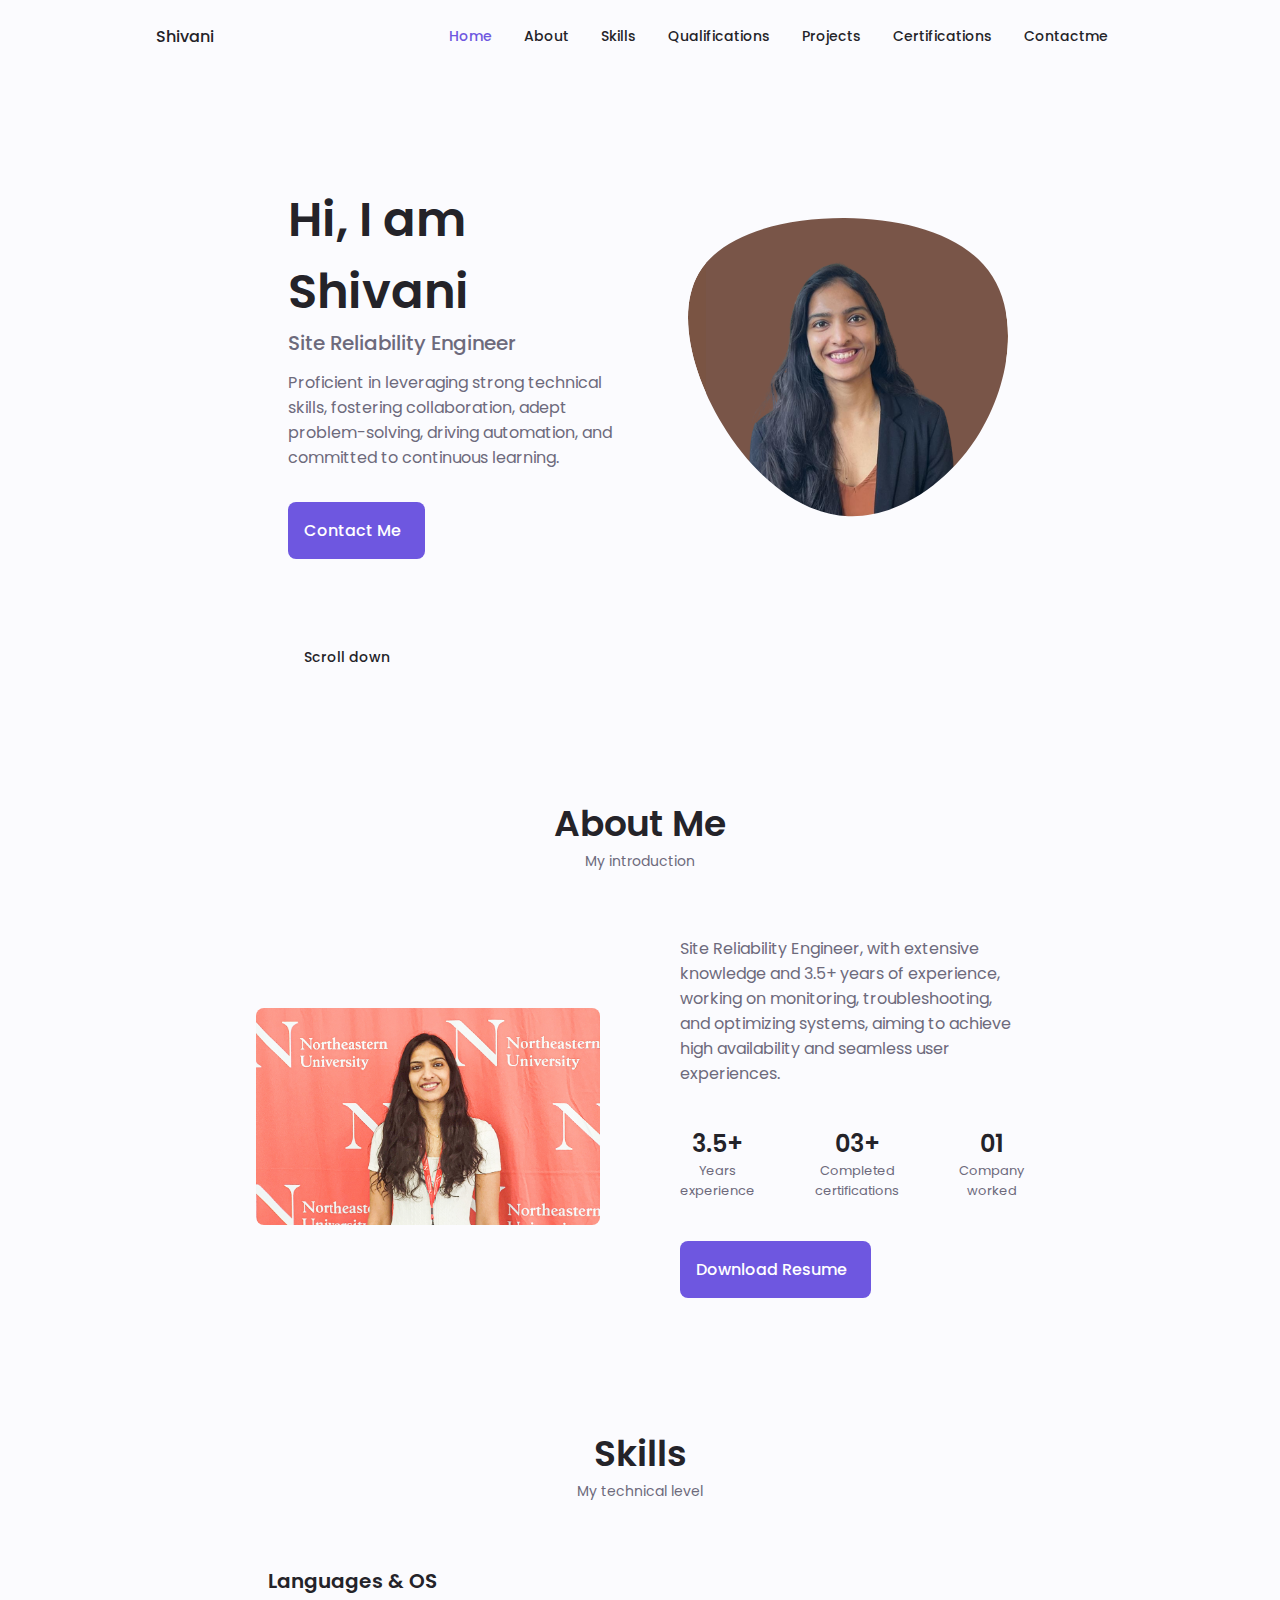
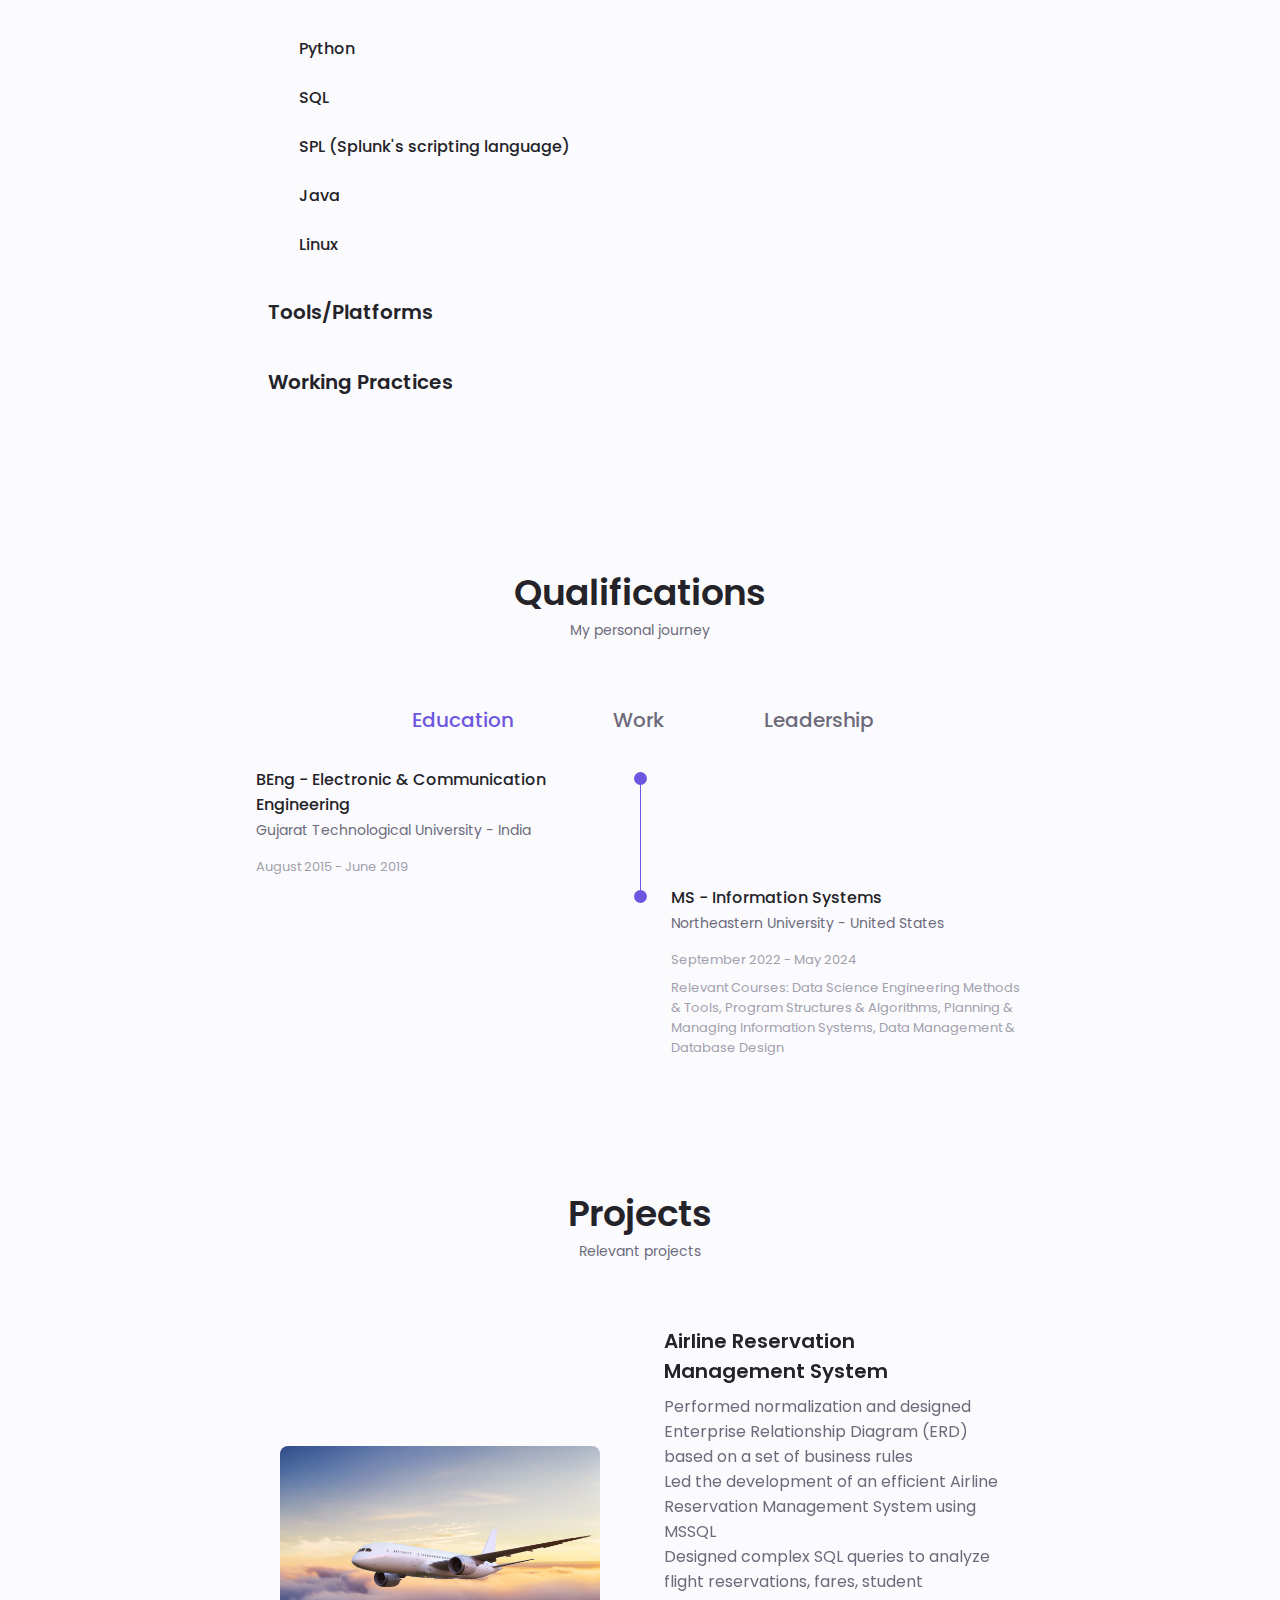
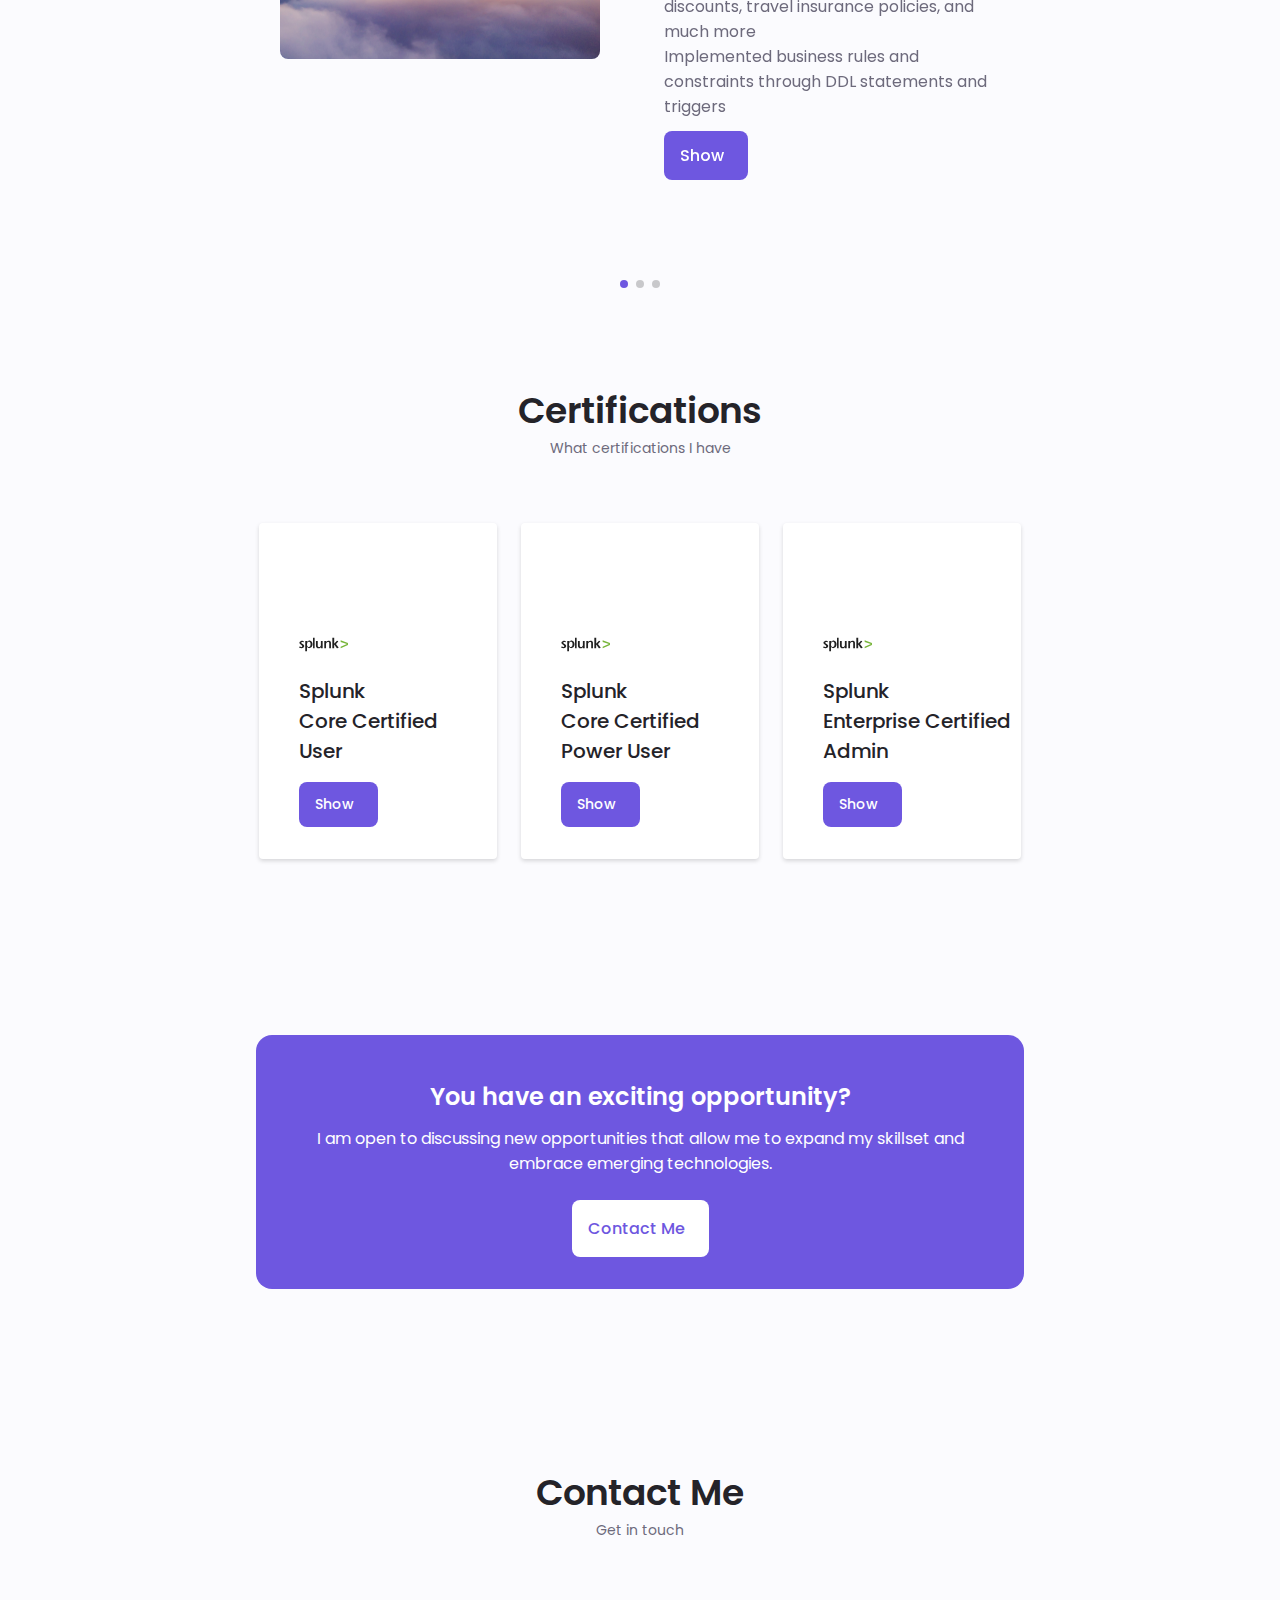
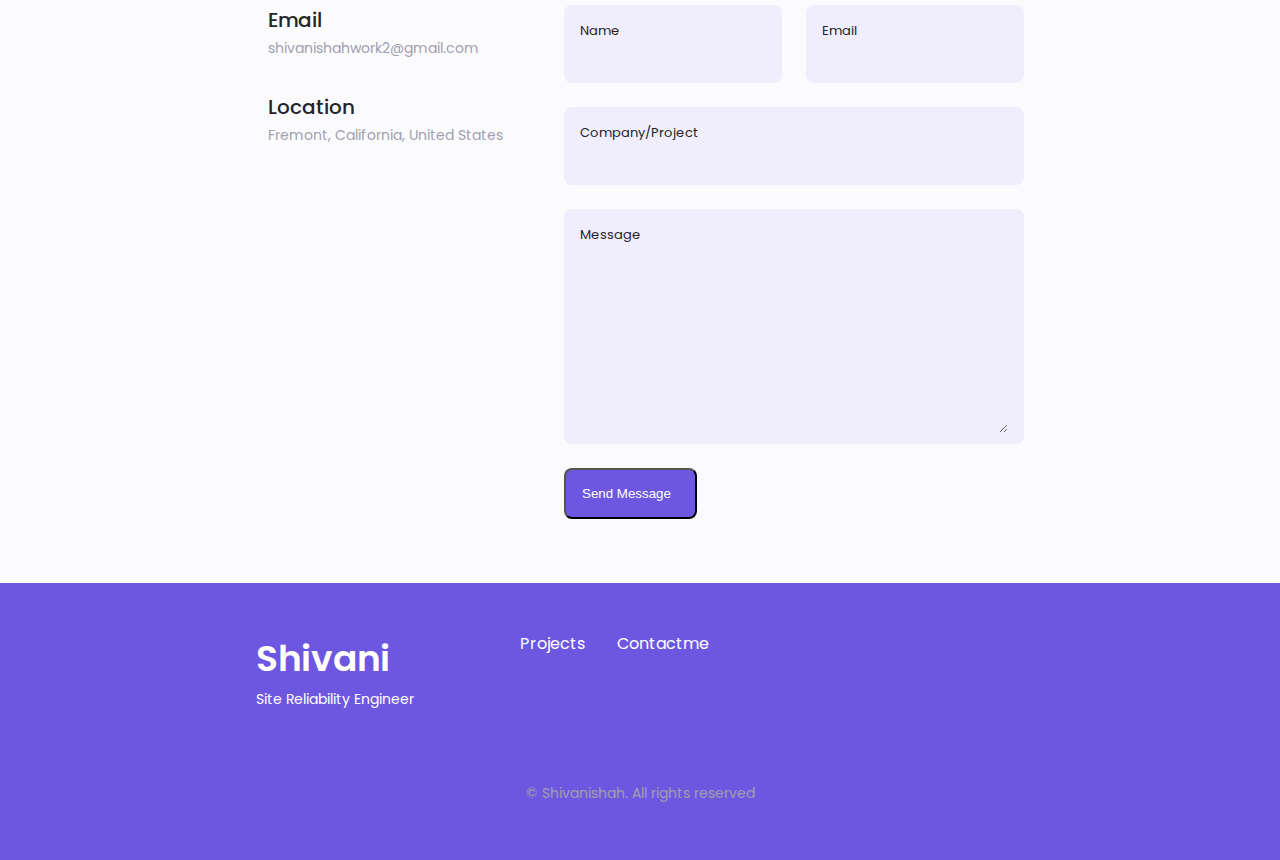
==== commit ccf32f71: "Update index.html" ====
--- a/index.html
+++ b/index.html
@@ -153,7 +153,7 @@
 
                                 <div>
                                     <span class="about__info-title">01</span>
-                                    <span class="about__info-name">Companies <br> worked</span>
+                                    <span class="about__info-name">Company <br> worked</span>
                                 </div>
                             </div>
 
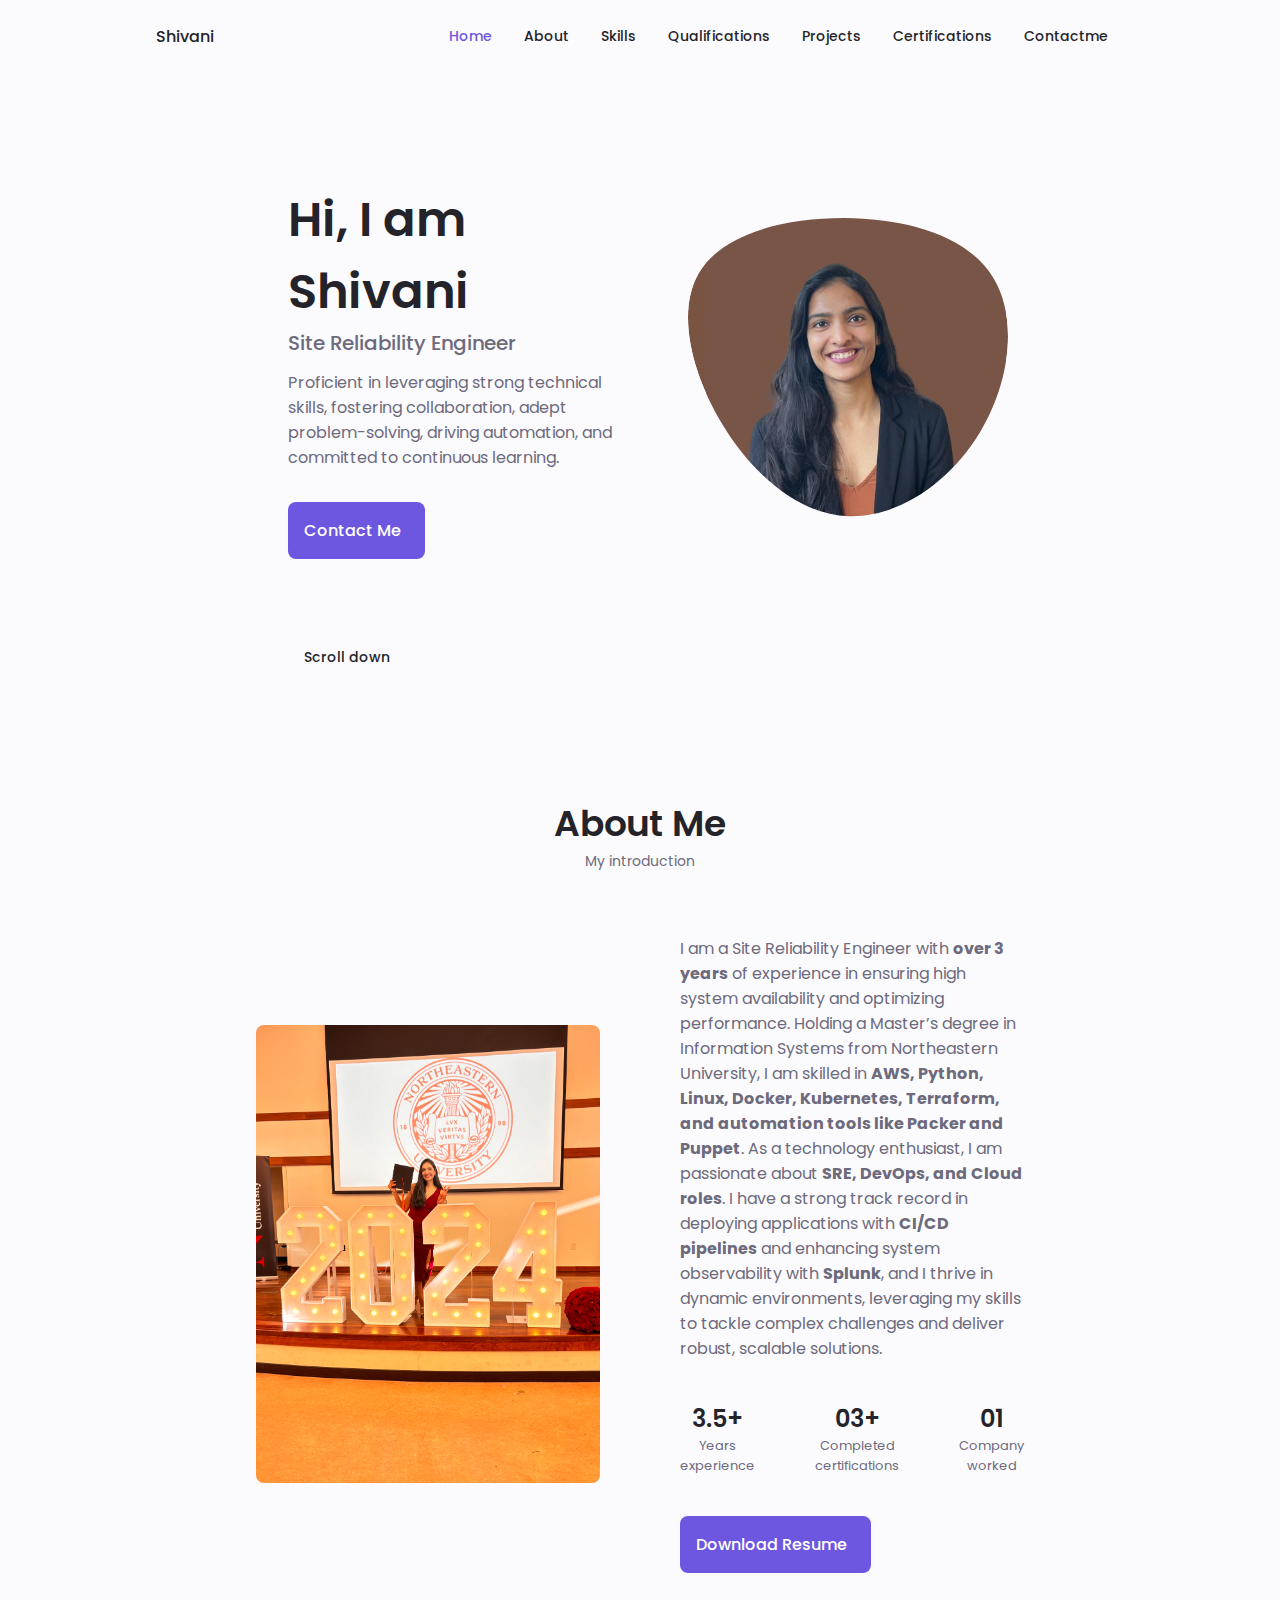
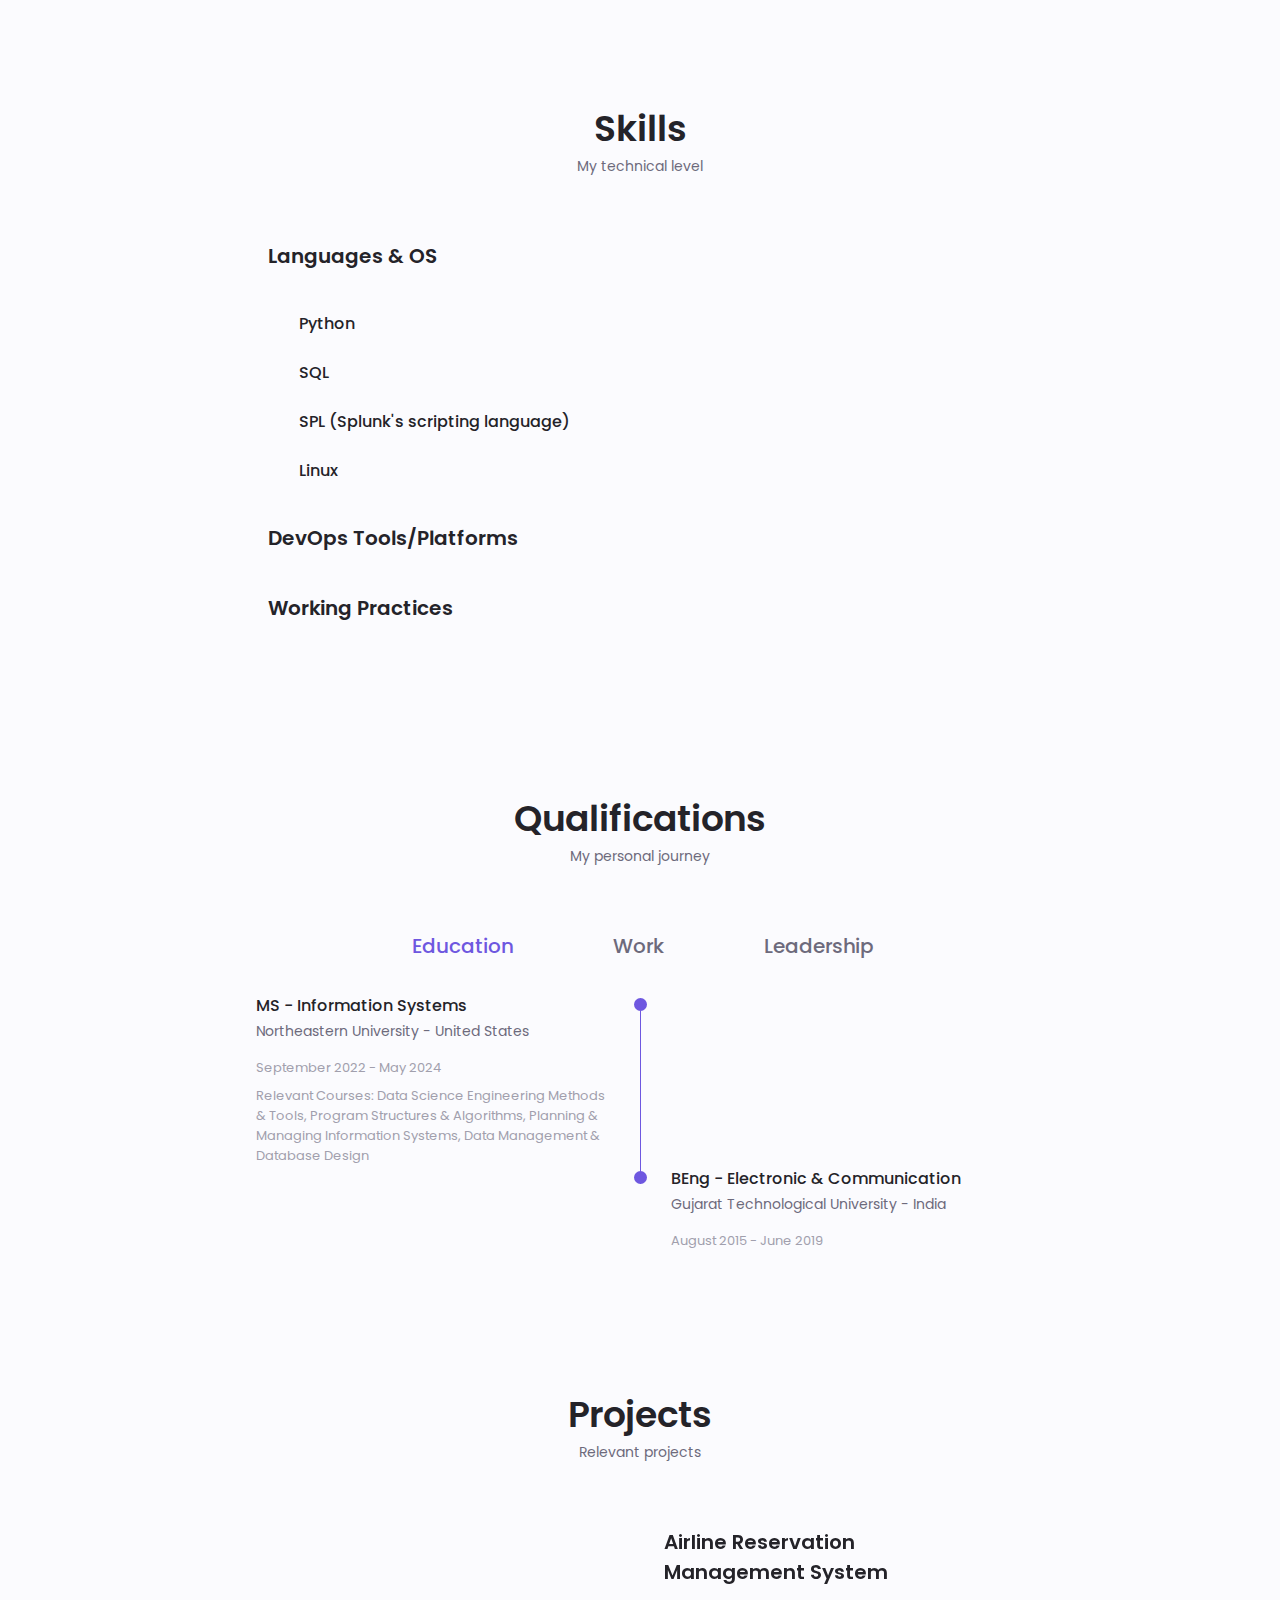
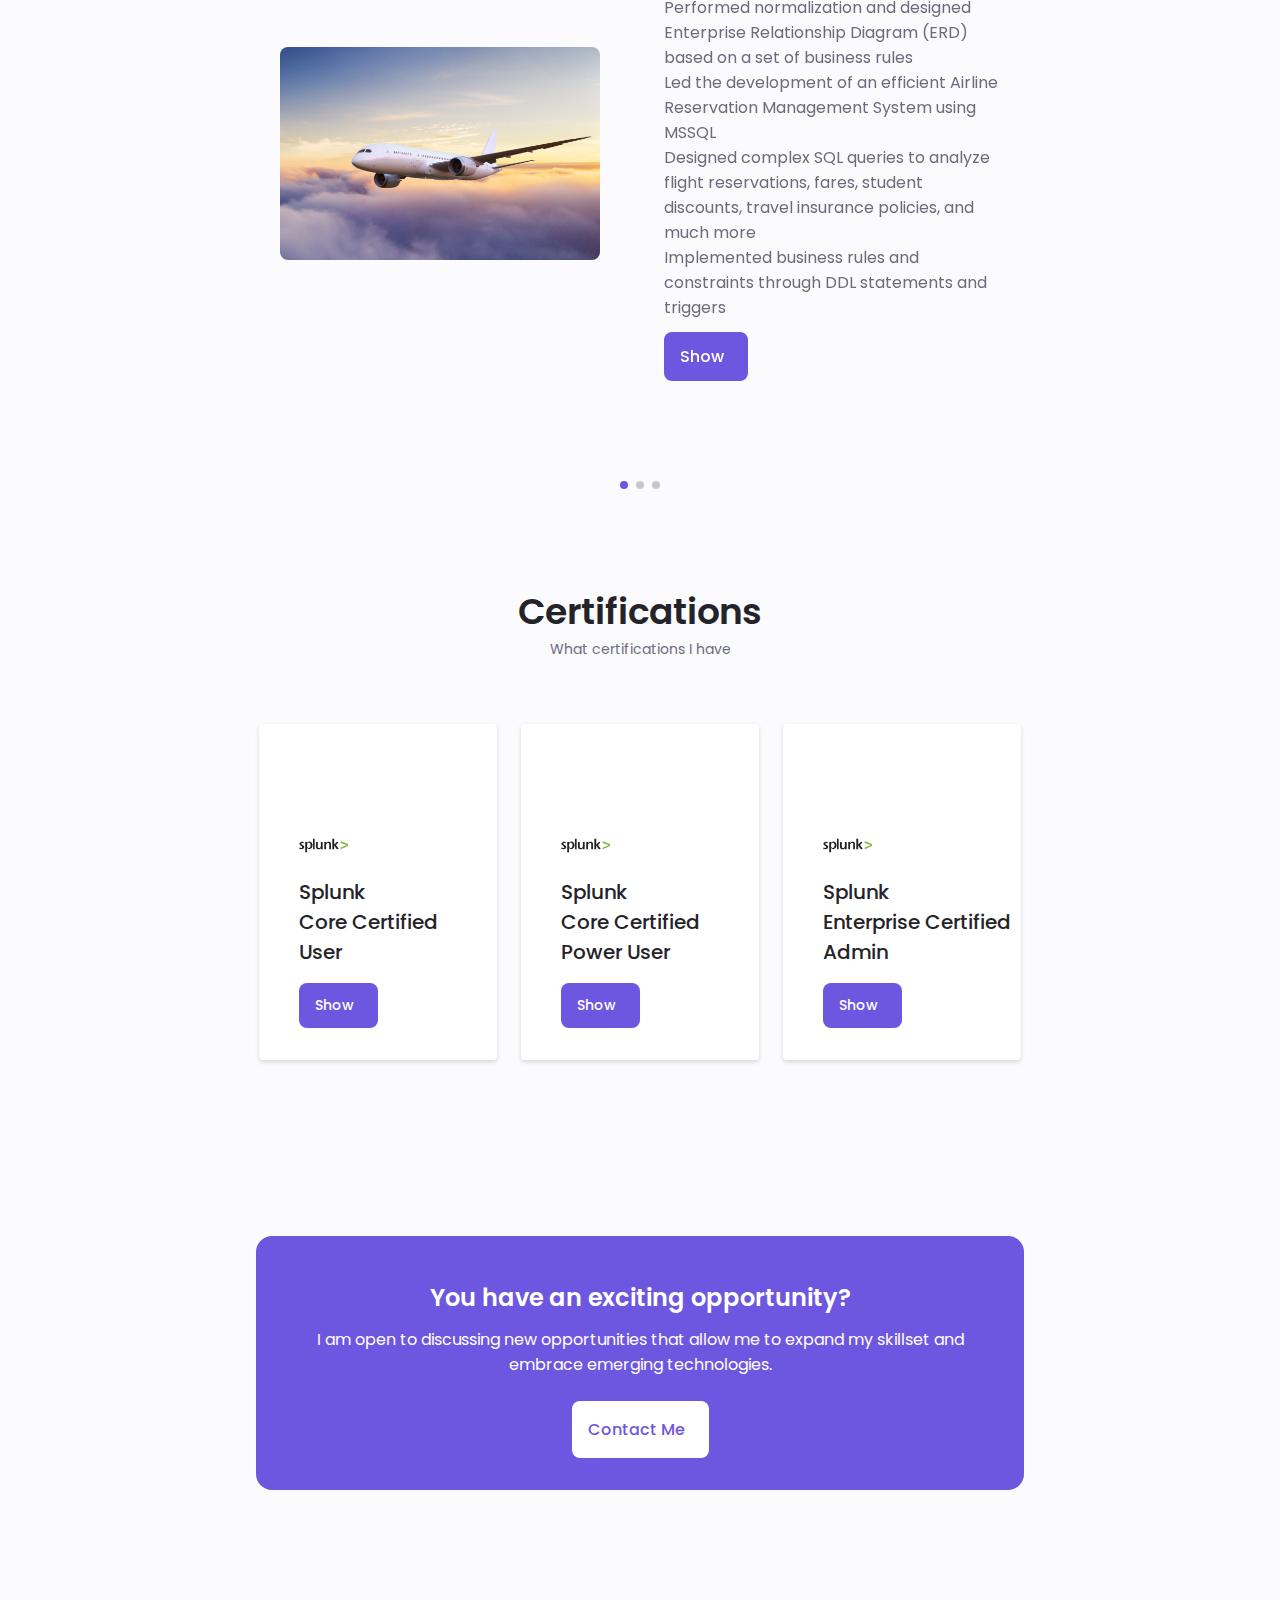
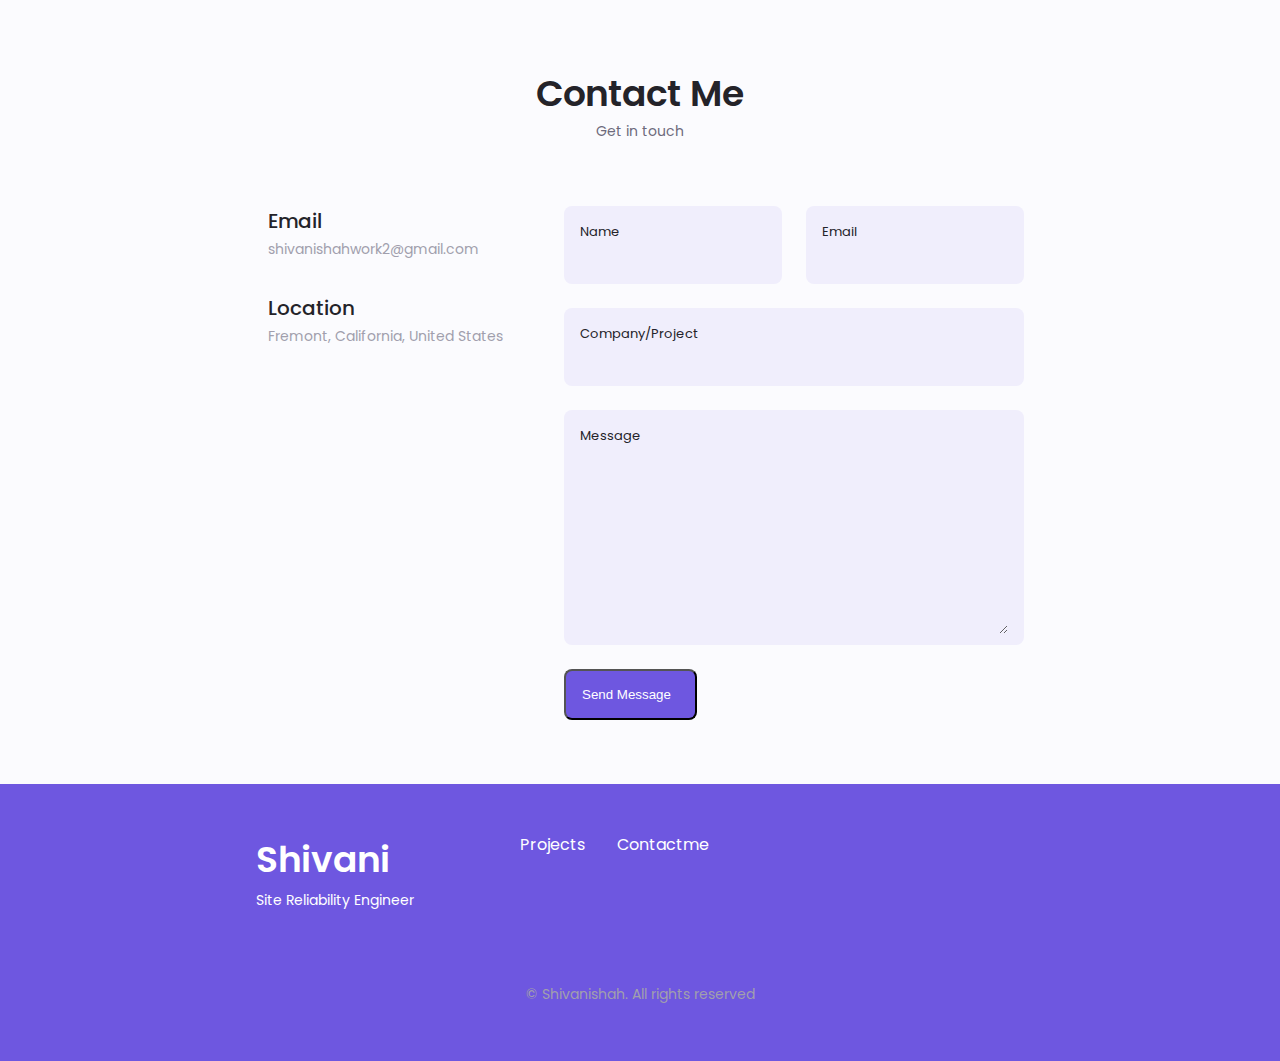
==== commit 60237003: "Update-1" ====
--- a/index.html
+++ b/index.html
@@ -13,7 +13,7 @@
         <!--==================== CSS ====================-->
         <link rel="stylesheet" href="assets/css/styles.css">
 
-        <title>Responsive Portfolio Website</title>
+        <title>Shivani's Portfolio</title>
     </head>
     <body>
         <!--==================== HEADER ====================-->
@@ -137,8 +137,7 @@
                     <img src="assets/img/ShivaniShah.jpg" alt="" class="about__img">
 
                     <div class="about__data">
-                        <p class="about__description">Site Reliability Engineer, with extensive knowledge and 3.5+ years of experience, working on monitoring, troubleshooting, and optimizing systems, 
-                            aiming to achieve high availability and seamless user experiences.</p>
+                        <p class="about__description">I am a Site Reliability Engineer with <b>over 3 years</b> of experience in ensuring high system availability and optimizing performance. Holding a Master’s degree in Information Systems from Northeastern University, I am skilled in <b>AWS, Python, Linux, Docker, Kubernetes, Terraform, and automation tools like Packer and Puppet</b>. As a technology enthusiast, I am passionate about <b>SRE, DevOps, and Cloud roles</b>. I have a strong track record in deploying applications with <b>CI/CD pipelines</b> and enhancing system observability with <b>Splunk</b>, and I thrive in dynamic environments, leveraging my skills to tackle complex challenges and deliver robust, scalable solutions.</p>
 
                             <div class="about__info">
                                 <div>
@@ -206,12 +205,6 @@
 
                                 <div class="skills__data">
                                     <div class="skills_titles">
-                                        <h3 class="skills__name">Java</h3> 
-                                    </div>
-                                </div>
-
-                                <div class="skills__data">
-                                    <div class="skills_titles">
                                         <h3 class="skills__name">Linux</h3> 
                                     </div>
                                 </div>
@@ -224,50 +217,80 @@
                                 <i class="uil uil-object-group skills__icon"></i>
 
                                 <div>
-                                    <h1 class="skills__title">Tools/Platforms</h1>                                </div>
+                                    <h1 class="skills__title">DevOps Tools/Platforms</h1>                                </div>
 
                                 <i class="uil uil-angle-down skills__arrow"></i>
                             </div>
                             <div class="skills__list grid">
                                 <div class="skills__data">
                                     <div class="skills_titles">
+                                        <h3 class="skills__name">AWS</h3> 
+                                    </div>
+                                </div>
+
+                                <div class="skills__data">
+                                    <div class="skills_titles">
+                                        <h3 class="skills__name">Kubernetes</h3> 
+                                    </div>
+                                </div>
+
+                                <div class="skills__data">
+                                    <div class="skills_titles">
+                                        <h3 class="skills__name">Docker</h3> 
+                                    </div>
+                                </div>
+
+                                <div class="skills__data">
+                                    <div class="skills_titles">
+                                        <h3 class="skills__name">Terraform</h3> 
+                                    </div>
+                                </div>
+
+                                <div class="skills__data">
+                                    <div class="skills_titles">
+                                        <h3 class="skills__name">Hashicorp Packer</h3> 
+                                    </div>
+                                </div>
+
+                                <div class="skills__data">
+                                    <div class="skills_titles">
+                                        <h3 class="skills__name">GitHub</h3> 
+                                    </div>
+                                </div>
+
+                                <div class="skills__data">
+                                    <div class="skills_titles">
+                                        <h3 class="skills__name">GitHub Actions</h3> 
+                                    </div>
+                                </div>
+
+                                <div class="skills__data">
+                                    <div class="skills_titles">
+                                        <h3 class="skills__name">Jenkins</h3> 
+                                    </div>
+                                </div>
+
+                                <div class="skills__data">
+                                    <div class="skills_titles">
+                                        <h3 class="skills__name">Puppet</h3> 
+                                    </div>
+                                </div>
+
+                                <div class="skills__data">
+                                    <div class="skills_titles">
+                                        <h3 class="skills__name">Pulumi</h3> 
+                                    </div>
+                                </div>
+
+                                <div class="skills__data">
+                                    <div class="skills_titles">
+                                        <h3 class="skills__name">Helm</h3> 
+                                    </div>
+                                </div>
+
+                                <div class="skills__data">
+                                    <div class="skills_titles">
                                         <h3 class="skills__name">Splunk</h3> 
-                                    </div>
-                                </div>
-
-                                <div class="skills__data">
-                                    <div class="skills_titles">
-                                        <h3 class="skills__name">AWS</h3> 
-                                    </div>
-                                </div>
-
-                                <div class="skills__data">
-                                    <div class="skills_titles">
-                                        <h3 class="skills__name">Git</h3> 
-                                    </div>
-                                </div>
-
-                                <div class="skills__data">
-                                    <div class="skills_titles">
-                                        <h3 class="skills__name">Kubernetes</h3> 
-                                    </div>
-                                </div>
-
-                                <div class="skills__data">
-                                    <div class="skills_titles">
-                                        <h3 class="skills__name">Puppet</h3> 
-                                    </div>
-                                </div>
-
-                                <div class="skills__data">
-                                    <div class="skills_titles">
-                                        <h3 class="skills__name">Jenkins</h3> 
-                                    </div>
-                                </div>
-
-                                <div class="skills__data">
-                                    <div class="skills_titles">
-                                        <h3 class="skills__name">Terraform</h3> 
                                     </div>
                                 </div>
 
@@ -343,29 +366,7 @@
                         <div class="qualification__content qualification__active" data-content id="education">
                             <!--==================== QUALIFICATION 1 ====================-->
                             <div class="qualification__data">
-                                <div>
-                                    <h3 class="qualification__title">BEng - Electronic & Communication Engineering</h3>
-                                    <span class="qualification__subtitle">Gujarat Technological University - India</span>
-                                    <div class="qualification__calendar">
-                                        <i class="uil uil-calendar-alt"></i>
-                                        August 2015 - June 2019
-                                    </div>
-                                </div>
-
-                                <div>
-                                    <span class="qualification__rounder"></span>
-                                    <span class="qualification__line"></span>
-                                </div>
-                            </div>
-                            
-                            <!--==================== QUALIFICATION 2 ====================-->
-                            <div class="qualification__data">
-                                <div></div>
-
-                                <div>
-                                    <span class="qualification__rounder"></span>
-                                    <!--span class="qualification__line"></span> -->
-                                </div>
+
                                 
                                 <div>
                                     <h3 class="qualification__title">MS - Information Systems</h3>
@@ -381,6 +382,30 @@
                                     </div>
                                 </div>
 
+                                <div>
+                                    <span class="qualification__rounder"></span>
+                                    <span class="qualification__line"></span>
+                                </div>
+                            </div>
+                            
+                            <!--==================== QUALIFICATION 2 ====================-->
+                            <div class="qualification__data">
+                                <div></div>
+
+                                <div>
+                                    <span class="qualification__rounder"></span>
+                                    <!--span class="qualification__line"></span> -->
+                                </div>
+                                
+                                <div>
+                                    <h3 class="qualification__title">BEng - Electronic & Communication</h3>
+                                    <span class="qualification__subtitle">Gujarat Technological University - India</span>
+                                    <div class="qualification__calendar">
+                                        <i class="uil uil-calendar-alt"></i>
+                                        August 2015 - June 2019
+                                    </div>
+                                </div>
+
                             </div>
 
                         </div>
@@ -390,18 +415,43 @@
                             <!--==================== QUALIFICATION 1 ====================-->
                             <div class="qualification__data">
                                 <div>
-                                    <h3 class="qualification__title">Software Intern</h3>
+                                    <h3 class="qualification__title">Site Reliability Engineer, E3</h3>
                                     <span class="qualification__subtitle">Crest Data Systems - India</span>
                                     <div class="qualification__calendar">
                                         <i class="uil uil-calendar-alt"></i>
-                                        March 2019 - June 2019
-                                    </div>
-                                    <div class="qualification__detail">
-                                        <i class="uil uil-arrow-right"></i>
-                                        Developed basic understanding and practical experience of tools, technologies, and platforms used to build, deploy, and manage platforms across hybrid multi-cloud infrastructure:
-                                        <div class="qualification__subdetail">
-                                            Splunk, AWS, Puppet, GitHub, Terraform, Ansible, Jira, Confluence
-                                        </div>
+                                        October 2020 - July 2022
+                                    </div>
+                                    <div class="qualification__detail">
+                                        <i class="uil uil-arrow-right"></i>
+                                        Played a pivotal role as a member of a cross-functional, customer-facing team spanning multiple countries, employing agile methodologies to achieve collective goals
+                                    </div>
+                                    <div class="qualification__detail">
+                                        <i class="uil uil-arrow-right"></i>
+                                        Managed, expanded, and fine-tuned core stack configurations, essential for analyzing and visualizing customer stack data
+                                    </div>
+                                    <div class="qualification__detail">
+                                        <i class="uil uil-arrow-right"></i>
+                                        Utilized GitLab for precise version control, ensuring the integrity of core stack configurations
+                                    </div>
+                                    <div class="qualification__detail">
+                                        <i class="uil uil-arrow-right"></i>
+                                        Developed and enhanced data analytics and visualization dashboards for improved insights
+                                    </div>
+                                    <div class="qualification__detail">
+                                        <i class="uil uil-arrow-right"></i>
+                                        Engineered alerts integrating Splunk, AWS, GitLab, and Thruk, enabling proactive monitoring of critical components on both Splunk and AWS platforms, utilizing predefined thresholds
+                                    </div>
+                                    <div class="qualification__detail">
+                                        <i class="uil uil-arrow-right"></i>
+                                        Employed regular expressions within Splunk to extract valuable fields from raw data
+                                    </div>
+                                    <div class="qualification__detail">
+                                        <i class="uil uil-arrow-right"></i>
+                                        Streamlined the ingestion of requested raw data into Splunk, enhancing data accessibility
+                                    </div>
+                                    <div class="qualification__detail">
+                                        <i class="uil uil-arrow-right"></i>
+                                        Facilitated secure access by Okta groups, granting essential permissions to nearly 10 teams weekly
                                     </div>
                                 </div>
 
@@ -453,43 +503,18 @@
                             <!--==================== QUALIFICATION 3 ====================-->
                             <div class="qualification__data">    
                                 <div>
-                                    <h3 class="qualification__title">Site Reliability Engineer</h3>
+                                    <h3 class="qualification__title">Site Reliability Engineer Intern</h3>
                                     <span class="qualification__subtitle">Crest Data Systems - India</span>
                                     <div class="qualification__calendar">
                                         <i class="uil uil-calendar-alt"></i>
-                                        October 2019 - July 2022
-                                    </div>
-                                    <div class="qualification__detail">
-                                        <i class="uil uil-arrow-right"></i>
-                                        Played a pivotal role as a member of a cross-functional, customer-facing team spanning multiple countries, employing agile methodologies to achieve collective goals
-                                    </div>
-                                    <div class="qualification__detail">
-                                        <i class="uil uil-arrow-right"></i>
-                                        Managed, expanded, and fine-tuned core stack configurations, essential for analyzing and visualizing customer stack data
-                                    </div>
-                                    <div class="qualification__detail">
-                                        <i class="uil uil-arrow-right"></i>
-                                        Utilized GitLab for precise version control, ensuring the integrity of core stack configurations
-                                    </div>
-                                    <div class="qualification__detail">
-                                        <i class="uil uil-arrow-right"></i>
-                                        Developed and enhanced data analytics and visualization dashboards for improved insights
-                                    </div>
-                                    <div class="qualification__detail">
-                                        <i class="uil uil-arrow-right"></i>
-                                        Engineered alerts integrating Splunk, AWS, GitLab, and Thruk, enabling proactive monitoring of critical components on both Splunk and AWS platforms, utilizing predefined thresholds
-                                    </div>
-                                    <div class="qualification__detail">
-                                        <i class="uil uil-arrow-right"></i>
-                                        Employed regular expressions within Splunk to extract valuable fields from raw data
-                                    </div>
-                                    <div class="qualification__detail">
-                                        <i class="uil uil-arrow-right"></i>
-                                        Streamlined the ingestion of requested raw data into Splunk, enhancing data accessibility
-                                    </div>
-                                    <div class="qualification__detail">
-                                        <i class="uil uil-arrow-right"></i>
-                                        Facilitated secure access by Okta groups, granting essential permissions to nearly 10 teams weekly
+                                        March 2019 - July 2019
+                                    </div>
+                                    <div class="qualification__detail">
+                                        <i class="uil uil-arrow-right"></i>
+                                        Developed basic understanding and practical experience of tools, technologies, and platforms used to build, deploy, and manage platforms across hybrid multi-cloud infrastructure:
+                                    </div>
+                                    <div class="qualification__subdetail">
+                                        Splunk, AWS, Puppet, GitHub, Terraform, Ansible, Jira, Confluence
                                     </div>
                                 </div>
                                 <div>
@@ -503,6 +528,122 @@
                         <div class="qualification__content" data-content id="leadership">
                             <!--==================== QUALIFICATION 1 ====================-->
                             <div class="qualification__data">
+                                <div>
+                                    <h3 class="qualification__title">Campus Student Ambassador</h3>
+                                    <span class="qualification__subtitle">Northeastern University - United States</span>
+                                    <div class="qualification__calendar">
+                                        <i class="uil uil-calendar-alt"></i>
+                                        April 2023 - May 2024
+                                    </div>
+                                    <div class="qualification__detail">
+                                        <i class="uil uil-arrow-right"></i>
+                                        Represent the student voice and build community as a student leader on the Student Services team
+                                    </div>
+                                    <div class="qualification__detail">
+                                        <i class="uil uil-arrow-right"></i>
+                                        Organize co-curricular programs, workshops, and cultural events
+                                    </div>
+                                    <div class="qualification__detail">
+                                        <i class="uil uil-arrow-right"></i>
+                                        Connect students to campus and university resources
+                                    </div>
+                                    <div class="qualification__detail">
+                                        <i class="uil uil-arrow-right"></i>
+                                        Promote an inclusive and diverse environment to support all students
+                                    </div>
+                                    <div class="qualification__detail">
+                                        <i class="uil uil-arrow-right"></i>
+                                        Contribute to social media engagement and content development
+                                    </div>
+                                    <div class="qualification__detail">
+                                        <i class="uil uil-arrow-right"></i>
+                                        Participate in professional development programs and regular meetings
+                                    </div>
+                                </div>
+
+                                <div>
+                                    <span class="qualification__rounder"></span>
+                                    <span class="qualification__line"></span>
+                                </div>
+                            </div>
+                            
+                            <!--==================== QUALIFICATION 2 ====================-->
+                            <div class="qualification__data">
+                                <div></div>
+                                <div>
+                                    <span class="qualification__rounder"></span>
+                                    <span class="qualification__line"></span>
+                                </div>
+                                <div>
+                                    <h3 class="qualification__title">Adobe Student Ambassador @ Northeastern University</h3>
+                                    <span class="qualification__subtitle">Adobe</span>
+                                    <div class="qualification__calendar">
+                                        <i class="uil uil-calendar-alt"></i>
+                                        September 2023 - May 2024
+                                    </div>
+    
+                                    <div class="qualification__detail">
+                                        <i class="uil uil-arrow-right"></i>
+                                        Formulate a marketing plan, strategizing tactics on how to shape the program and carry out initiatives capturing at least 250 student leads, 20 clubs, and 5 professors interested in learning more about Adobe 
+                                    </div>
+                                    <div class="qualification__detail">
+                                        <i class="uil uil-arrow-right"></i>
+                                        Plan and execute 4+ Adobe workshops teaching students how to best utilize Adobe applications
+                                    </div>
+                                    <div class="qualification__detail">
+                                        <i class="uil uil-arrow-right"></i>
+                                        Promote Adobe through content creation and advertising through personal social media channels, driving students’ awareness and interest, leading to increased activations of free Adobe Creative Cloud at Northeastern University and grow brand awareness
+                                    </div>
+                                    <div class="qualification__detail">
+                                        <i class="uil uil-arrow-right"></i>
+                                        Balanced these duties with other on-campus jobs and personal academics, showcasing strong time management skills
+                                    </div>
+
+                                </div>
+                            </div>
+                            <!--==================== QUALIFICATION 3 ====================-->
+                            <div class="qualification__data">
+
+                                <div>
+                                    <h3 class="qualification__title">Graduate Teaching Assistant</h3>
+                                    <span class="qualification__subtitle">Courses: Program Structure & Algorithms (Python based), Application Engineering & Development (Java based)</span>
+                                    <span class="qualification__subtitle">Northeastern University - United States (multiple campuses)</span>
+                                    <div class="qualification__calendar">
+                                        <i class="uil uil-calendar-alt"></i>
+                                        April 2023 - August 2023
+                                    </div>
+                                    <div class="qualification__detail">
+                                        <i class="uil uil-arrow-right"></i>
+                                        Collaborate with professor and other TAs to ensure the smooth functioning of the course
+                                    </div>
+                                    <div class="qualification__detail">
+                                        <i class="uil uil-arrow-right"></i>
+                                        Hold office hours to provide personalized guidance and support on course concepts and assignments
+                                    </div>
+                                    <div class="qualification__detail">
+                                        <i class="uil uil-arrow-right"></i>
+                                        Conduct fair and consistent grading of student assignments, offer constructive feedback when required to foster academic growth
+                                    </div>
+                                    <div class="qualification__detail">
+                                        <i class="uil uil-arrow-right"></i>
+                                        Balanced TA duties with personal academics, showcasing strong organizational skills
+                                    </div>
+                                </div>
+
+                                <div>
+                                    <span class="qualification__rounder"></span>
+                                    <span class="qualification__line"></span>
+                                </div>
+                           </div>
+
+                                <!--==================== QUALIFICATION 4 ====================-->
+                            <div class="qualification__data">
+                                <div></div>
+
+                                <div>
+                                    <span class="qualification__rounder"></span>
+                                    <!--span class="qualification__line"></span> -->
+                                </div>
                                 <div>
                                     <h3 class="qualification__title">Training & Placement Coordinator</h3>
                                     <span class="qualification__subtitle">Gujarat Technological University - India</span>
@@ -510,9 +651,10 @@
                                         <i class="uil uil-calendar-alt"></i>
                                         April 2018 - May 2019
                                     </div>
-                                    <div class="qualification__detail">
-                                        <i class="uil uil-arrow-right"></i>
-                                        Maintain and exchange all the placement requirements with fellow classmates
+    
+                                    <div class="qualification__detail">
+                                        <i class="uil uil-arrow-right"></i>
+                                        Maintain and exchange all the placement requirements with fellow classmates 
                                     </div>
                                     <div class="qualification__detail">
                                         <i class="uil uil-arrow-right"></i>
@@ -521,7 +663,6 @@
                                     <div class="qualification__detail">
                                         <i class="uil uil-arrow-right"></i>
                                         Maintain latest student data to share with recruiters
-                                    </div>
                                     <div class="qualification__detail">
                                         <i class="uil uil-arrow-right"></i>
                                         Contact recruiters to visit for campus drive
@@ -529,122 +670,6 @@
                                     <div class="qualification__detail">
                                         <i class="uil uil-arrow-right"></i>
                                         Manage recruitement drives for students & recruiters
-                                    </div>
-                                </div>
-
-                                <div>
-                                    <span class="qualification__rounder"></span>
-                                    <span class="qualification__line"></span>
-                                </div>
-                            </div>
-                            
-                            <!--==================== QUALIFICATION 2 ====================-->
-                            <div class="qualification__data">
-                                <div></div>
-                                <div>
-                                    <span class="qualification__rounder"></span>
-                                    <span class="qualification__line"></span>
-                                </div>
-                                <div>
-                                    <h3 class="qualification__title">Graduate Teaching Assistant</h3>
-                                    <span class="qualification__subtitle">Courses: Program Structure & Algorithms (Python based), Application Engineering & Development (Java based)</span>
-                                    <span class="qualification__subtitle">Northeastern University - United States (multiple campuses)</span>
-                                    <div class="qualification__calendar">
-                                        <i class="uil uil-calendar-alt"></i>
-                                        April 2023 - Present
-                                    </div>
-    
-                                    <div class="qualification__detail">
-                                        <i class="uil uil-arrow-right"></i>
-                                        Collaborate with professor and other TAs to ensure the smooth functioning of the course
-                                    </div>
-                                    <div class="qualification__detail">
-                                        <i class="uil uil-arrow-right"></i>
-                                        Hold office hours to provide personalized guidance and support on course concepts and assignments
-                                    </div>
-                                    <div class="qualification__detail">
-                                        <i class="uil uil-arrow-right"></i>
-                                        Conduct fair and consistent grading of student assignments, offer constructive feedback when required to foster academic growth
-                                    </div>
-                                    <div class="qualification__detail">
-                                        <i class="uil uil-arrow-right"></i>
-                                        Balanced TA duties with personal academics, showcasing strong organizational skills
-                                    </div>
-
-                                </div>
-                            </div>
-                            <!--==================== QUALIFICATION 3 ====================-->
-                            <div class="qualification__data">
-
-                                <div>
-                                    <h3 class="qualification__title">Campus Student Ambassador</h3>
-                                    <span class="qualification__subtitle">Northeastern University - United States (SF & SJ campuses)</span>
-                                    <div class="qualification__calendar">
-                                        <i class="uil uil-calendar-alt"></i>
-                                        April 2023 - Present
-                                    </div>
-                                    <div class="qualification__detail">
-                                        <i class="uil uil-arrow-right"></i>
-                                        Represent the student voice and build community as a student leader on the Student Services team
-                                    </div>
-                                    <div class="qualification__detail">
-                                        <i class="uil uil-arrow-right"></i>
-                                        Organize co-curricular programs, workshops, and cultural events
-                                    </div>
-                                    <div class="qualification__detail">
-                                        <i class="uil uil-arrow-right"></i>
-                                        Connect students to campus and university resources
-                                    </div>
-                                    <div class="qualification__detail">
-                                        <i class="uil uil-arrow-right"></i>
-                                        Promote an inclusive and diverse environment to support all students
-                                    </div>
-                                    <div class="qualification__detail">
-                                        <i class="uil uil-arrow-right"></i>
-                                        Contribute to social media engagement and content development
-                                    </div>
-                                    <div class="qualification__detail">
-                                        <i class="uil uil-arrow-right"></i>
-                                        Participate in professional development programs and regular meetings
-                                    </div>
-                                </div>
-
-                                <div>
-                                    <span class="qualification__rounder"></span>
-                                    <span class="qualification__line"></span>
-                                </div>
-                           </div>
-
-                                <!--==================== QUALIFICATION 4 ====================-->
-                            <div class="qualification__data">
-                                <div></div>
-
-                                <div>
-                                    <span class="qualification__rounder"></span>
-                                    <!--span class="qualification__line"></span> -->
-                                </div>
-                                <div>
-                                    <h3 class="qualification__title">Adobe Student Ambassador @ Northeastern University</h3>
-                                    <span class="qualification__subtitle">Adobe</span>
-                                    <div class="qualification__calendar">
-                                        <i class="uil uil-calendar-alt"></i>
-                                        September 2023 - Present
-                                    </div>
-    
-                                    <div class="qualification__detail">
-                                        <i class="uil uil-arrow-right"></i>
-                                        Formulate a marketing plan, strategizing tactics on how to shape the program and carry out initiatives capturing at least 250 student leads, 20 clubs, and 5 professors interested in learning more about Adobe 
-                                    </div>
-                                    <div class="qualification__detail">
-                                        <i class="uil uil-arrow-right"></i>
-                                        Plan and execute 4+ Adobe workshops teaching students how to best utilize Adobe applications
-                                    </div>
-                                    <div class="qualification__detail">
-                                        <i class="uil uil-arrow-right"></i>
-                                        Promote Adobe through content creation and advertising through personal social media channels, driving students’ awareness and interest, leading to increased activations of free Adobe Creative Cloud at Northeastern University and grow brand awareness
-                                    <div class="qualification__detail">
-                                        <i class="uil uil-arrow-right"></i>
-                                        Balanced these duties with other on-campus jobs and personal academics, showcasing strong time management skills
                                     </div>
 
                                 </div>
--- a/assets/css/styles.css
+++ b/assets/css/styles.css
@@ -394,8 +394,8 @@
 
 /*==================== ABOUT ====================*/
 .about__img{
-  width: 300px;
-  border-radius: .5rem;
+  width: 10px;
+  border-radius: 0.5rem;
   justify-self: center;
   align-self: center;
 }
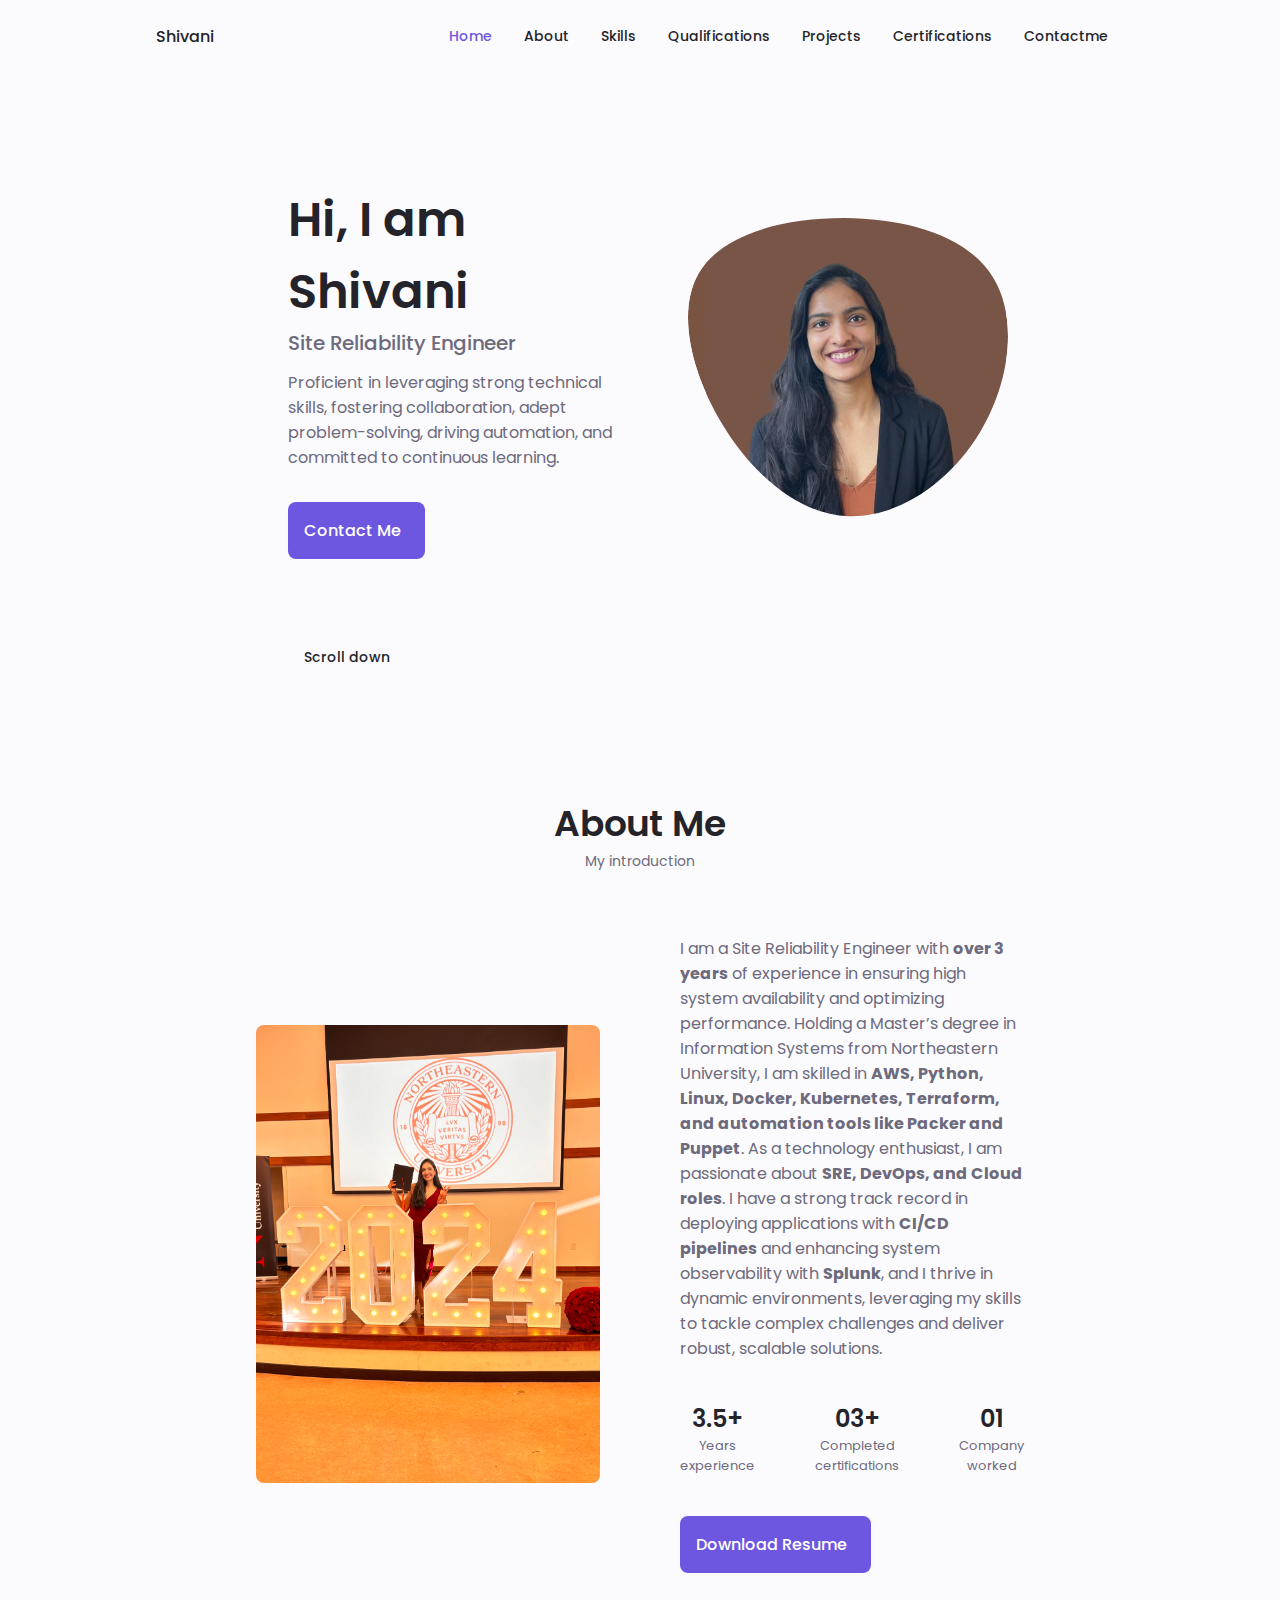
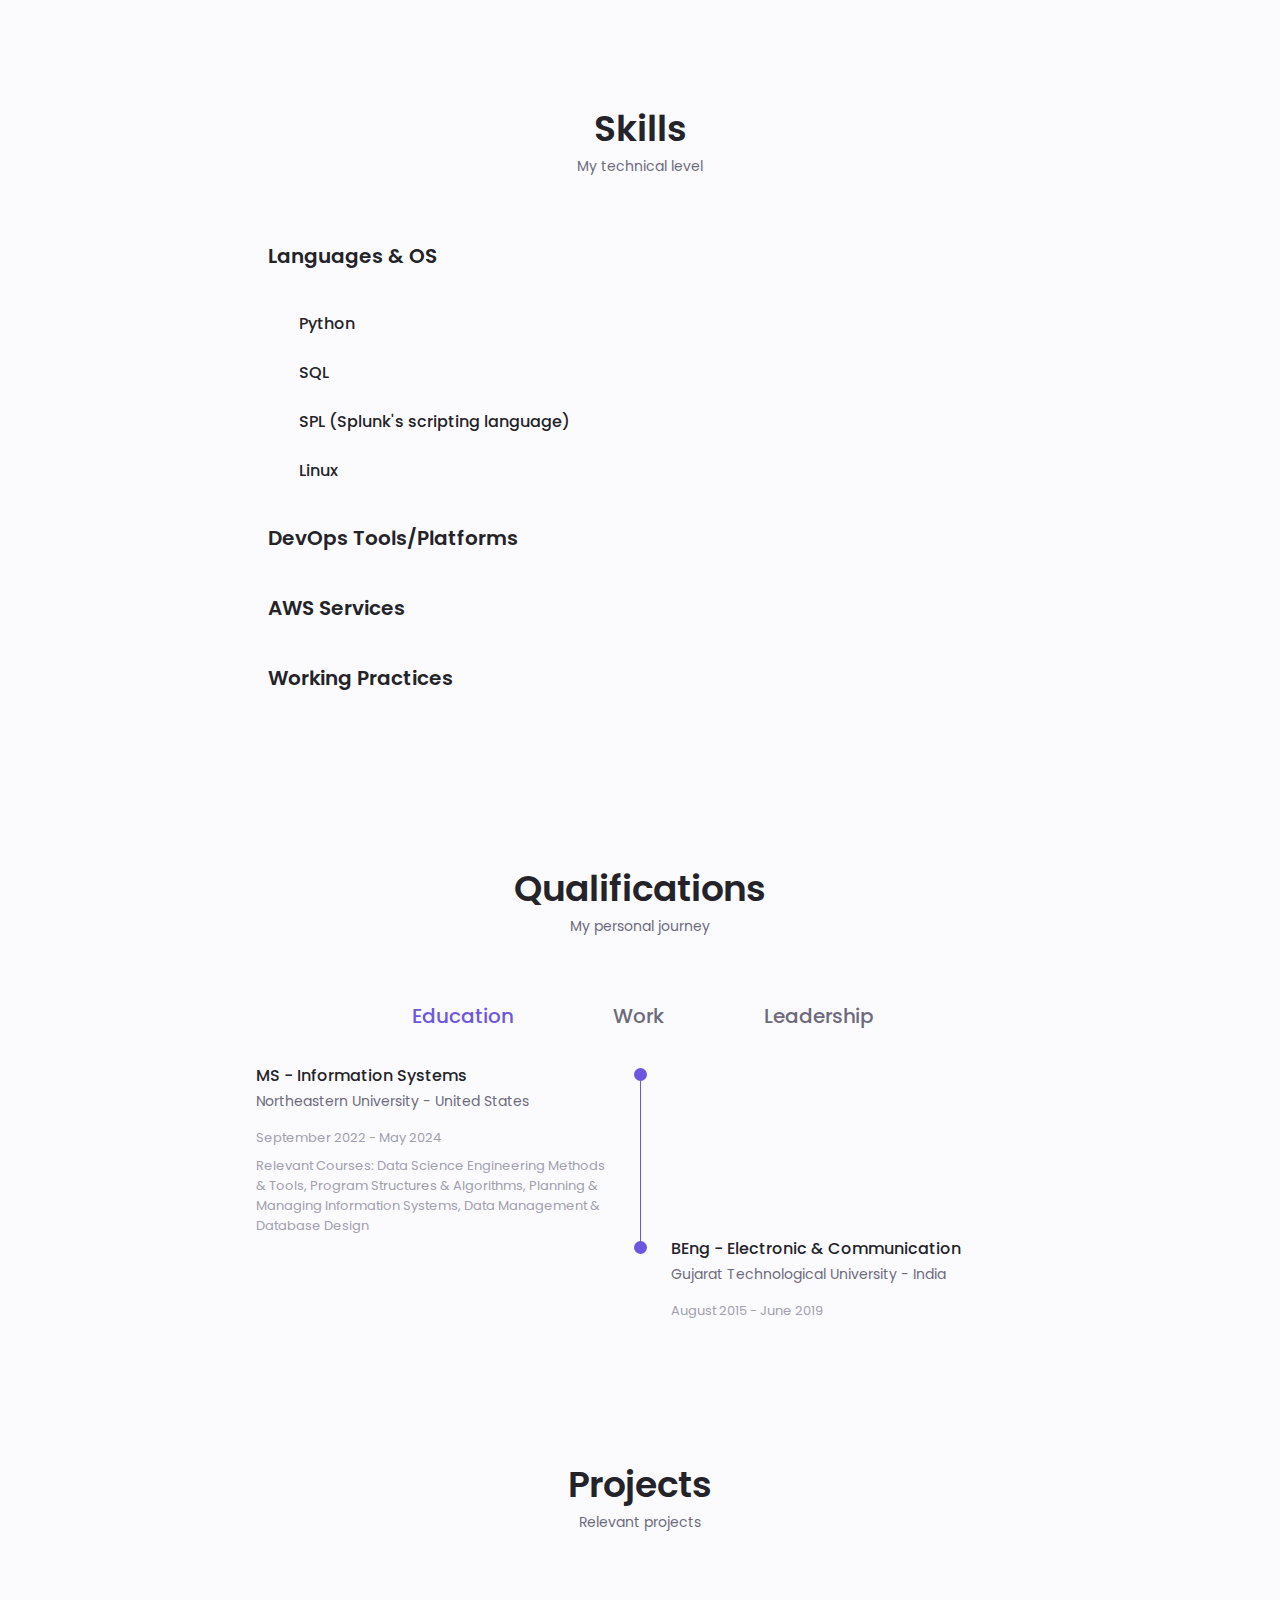
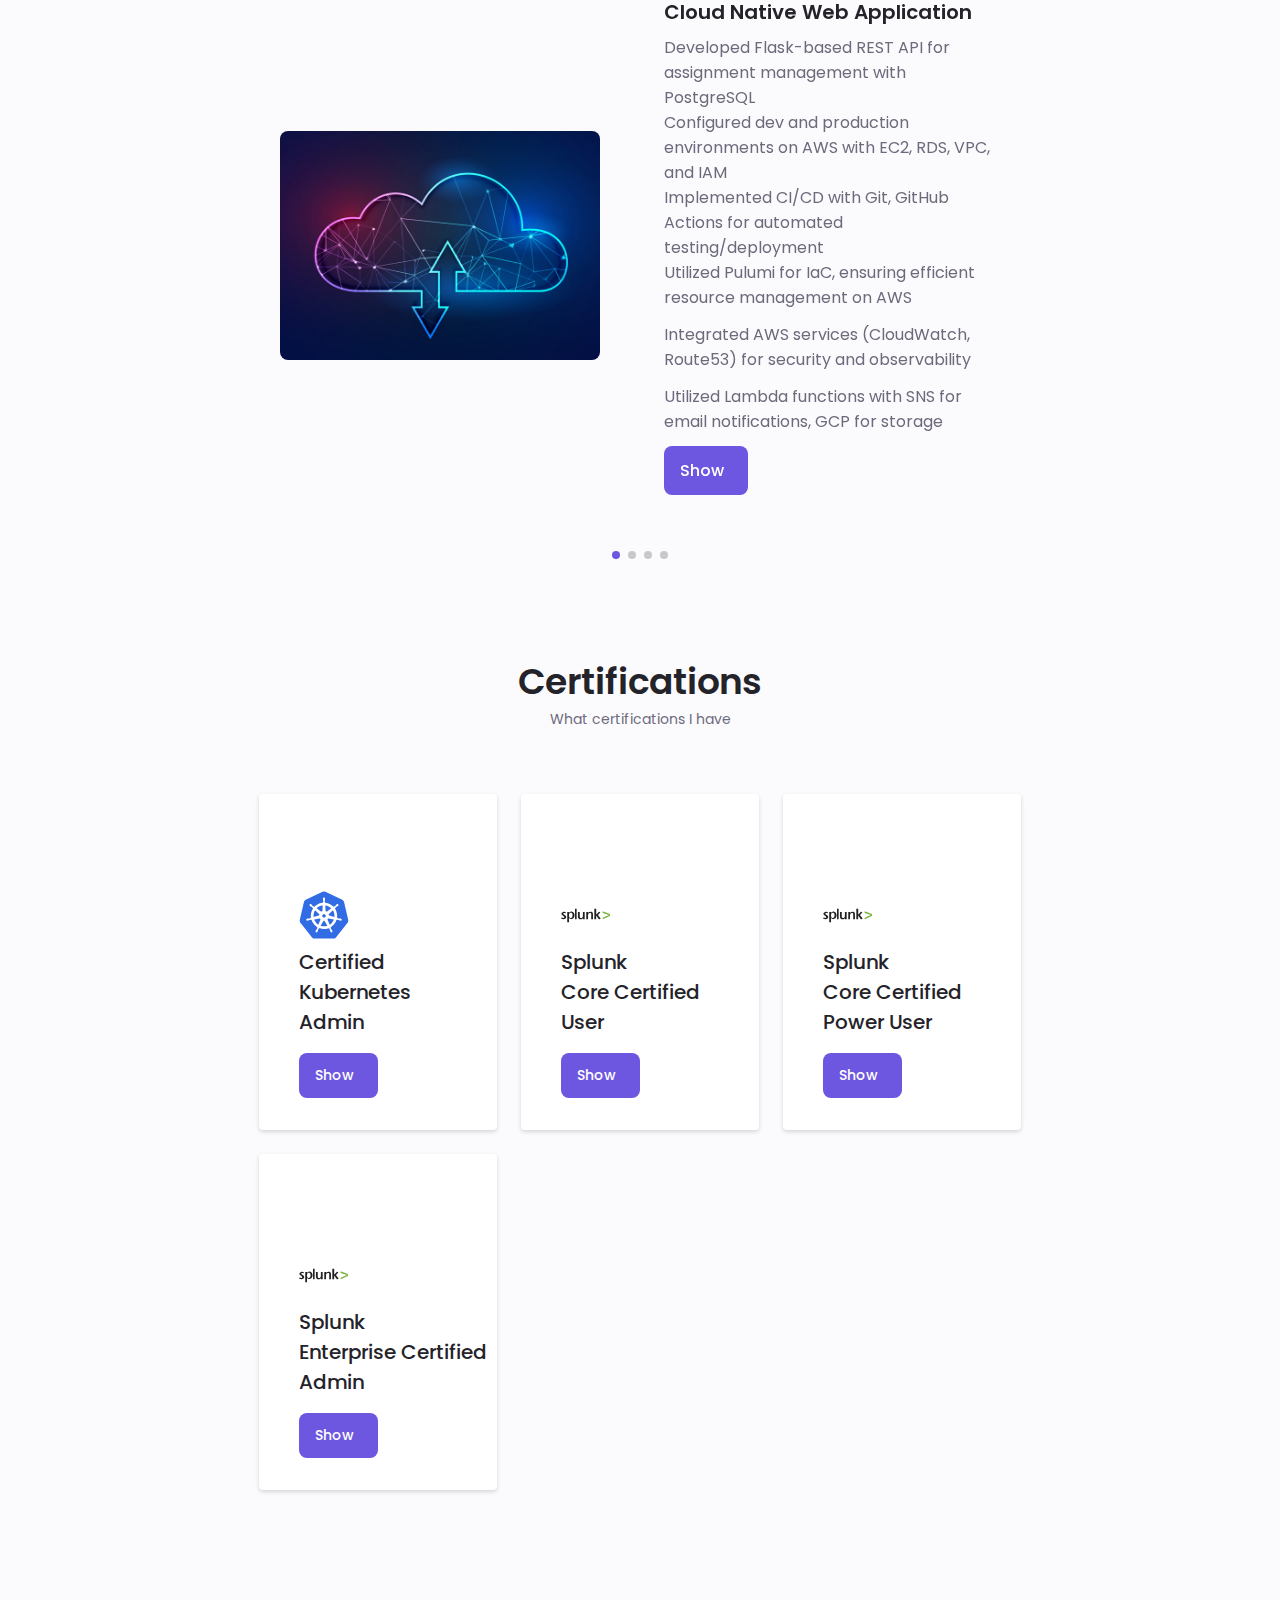
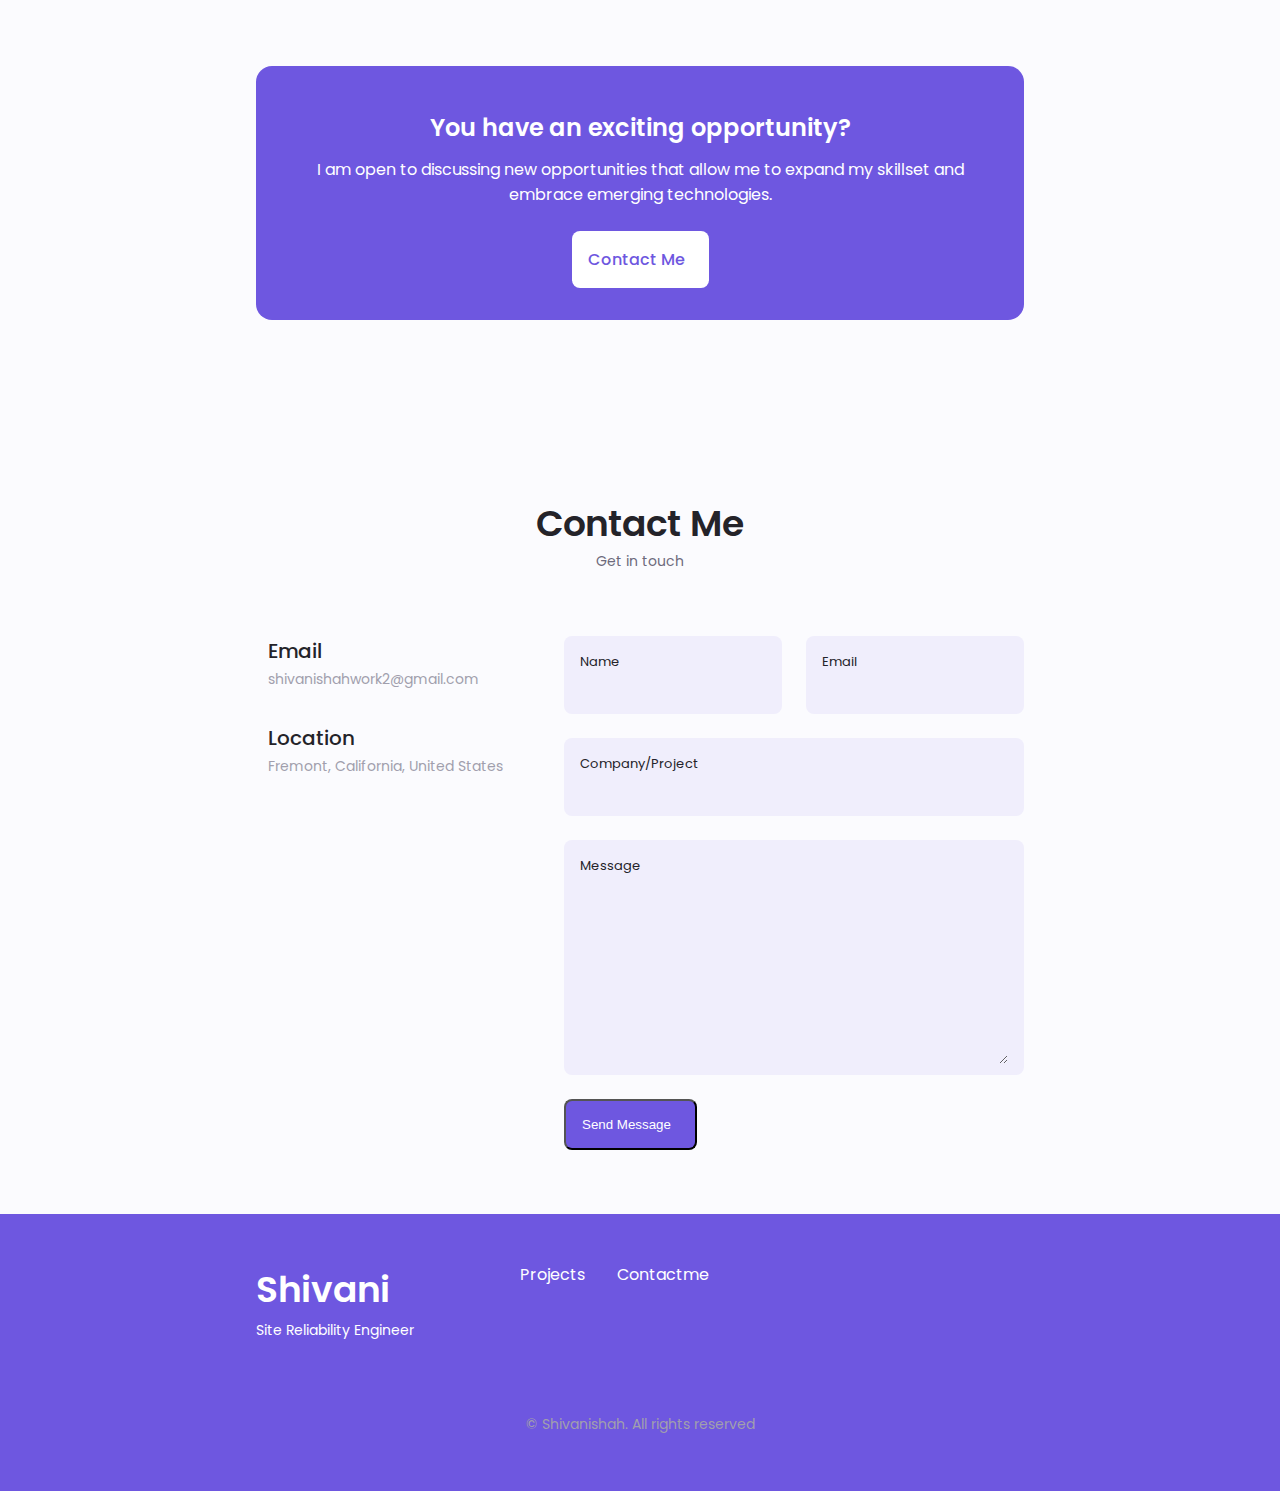
==== commit 4aa20b3e: "Update-2" ====
--- a/index.html
+++ b/index.html
@@ -254,6 +254,12 @@
 
                                 <div class="skills__data">
                                     <div class="skills_titles">
+                                        <h3 class="skills__name">Kustomize</h3> 
+                                    </div>
+                                </div>
+
+                                <div class="skills__data">
+                                    <div class="skills_titles">
                                         <h3 class="skills__name">GitHub</h3> 
                                     </div>
                                 </div>
@@ -308,6 +314,61 @@
                             </div>
                         </div>
 
+                        <!--==================== SKILLS 4=====================-->
+                        <div class="skills__content skills__close">
+                            <div class="skills__header">
+                                <i class="uil uil-channel skills__icon"></i>
+
+                                <div>
+                                    <h1 class="skills__title">AWS Services</h1>
+                                </div>
+
+                                <i class="uil uil-angle-down skills__arrow"></i>
+                            </div>
+                            <div class="skills__list grid">
+                                <div class="skills__data">
+                                    <div class="skills_titles">
+                                        <h3 class="skills__name">Lambda</h3> 
+                                    </div>
+                                </div>
+
+                                <div class="skills__data">
+                                    <div class="skills_titles">
+                                        <h3 class="skills__name">EC2</h3> 
+                                    </div>
+                                </div>
+                                <div class="skills__data">
+                                    <div class="skills_titles">
+                                        <h3 class="skills__name">S3</h3> 
+                                    </div>
+                                </div>
+                                <div class="skills__data">
+                                    <div class="skills_titles">
+                                        <h3 class="skills__name">CloudWatch</h3> 
+                                    </div>
+                                </div>
+                                <div class="skills__data">
+                                    <div class="skills_titles">
+                                        <h3 class="skills__name">IAM</h3>
+                                    </div>
+                                </div>
+                                <div class="skills__data">
+                                    <div class="skills_titles">
+                                        <h3 class="skills__name">VPC</h3> 
+                                    </div>
+                                </div>
+                                <div class="skills__data">
+                                    <div class="skills_titles">
+                                        <h3 class="skills__name">RDS</h3> 
+                                    </div>
+                                </div>
+                                <div class="skills__data">
+                                    <div class="skills_titles">
+                                        <h3 class="skills__name">SNS</h3> 
+                                    </div>
+                                </div>
+                            </div>
+                        </div>
                         <!--==================== SKILLS 3 ====================-->
                         <div class="skills__content skills__close">
                             <div class="skills__header">
@@ -690,6 +751,43 @@
                     <div class="swiper-wrapper">
                         <!--==================== PROJECT 1 ====================-->
                         <div class="projects__content grid swiper-slide">
+                            <img src="assets/img/CloudNative.png" alt="" class="projects__img">
+
+                            <div class="projects__data">
+                                <h3 class="projects__title">Cloud Native Web Application</h3>
+                                <p class="projects__description">
+                                    <i class="uil uil-arrow-right"></i>
+                                    Developed Flask-based REST API for assignment management with PostgreSQL
+                                </p>
+
+                                <p class="projects__description"> 
+                                    <i class="uil uil-arrow-right"></i>
+                                    Configured dev and production environments on AWS with EC2, RDS, VPC, and IAM
+                                </p>
+                                <p class="projects__description"> 
+                                    <i class="uil uil-arrow-right"></i>
+                                    Implemented CI/CD with Git, GitHub Actions for automated testing/deployment
+                                </p>
+                                <p class="projects__descriptionLast"> 
+                                    <i class="uil uil-arrow-right"></i>
+                                    Utilized Pulumi for IaC, ensuring efficient resource management on AWS
+                                </p>
+                                <p class="projects__descriptionLast"> 
+                                    <i class="uil uil-arrow-right"></i>
+                                    Integrated AWS services (CloudWatch, Route53) for security and observability
+                                </p>
+                                <p class="projects__descriptionLast"> 
+                                    <i class="uil uil-arrow-right"></i>
+                                    Utilized Lambda functions with SNS for email notifications, GCP for storage
+                                </p>
+                                <a href="https://github.com/orgs/CSYE-6225-Shivani/repositories" target="_blank" class="button button--flex button--small projects__button">
+                                    Show
+                                    <i class="uil uil-arrow-right button__icon"></i>
+                                </a>
+                            </div>
+                        </div>
+                        <!--==================== PROJECT 2 ====================-->
+                        <div class="projects__content grid swiper-slide">
                             <img src="assets/img/plane.jpg" alt="" class="projects__img">
 
                             <div class="projects__data">
@@ -719,7 +817,7 @@
                                 </a>
                             </div>
                         </div>
-                        <!--==================== PROJECT 2 ====================-->
+                        <!--==================== PROJECT 3 ====================-->
                         <div class="projects__content grid swiper-slide">
                             <img src="assets/img/LifeExpectancy.jpg" alt="" class="projects__img">
 
@@ -756,7 +854,7 @@
                                 </a>
                             </div>
                         </div>
-                        <!--==================== PROJECT 3 ====================-->
+                        <!--==================== PROJECT 4 ====================-->
                         <div class="projects__content grid swiper-slide">
                             <img src="assets/img/NumberRecognition.jpg" alt="" class="projects__img">
 
@@ -815,6 +913,24 @@
 
                 <div class="certifications__container container grid">
                     <!--==================== CERTIFICATIONS 1 ====================-->
+                    <div class="certifications__content">
+                        <div>
+                            <svg viewBox="0 -10.44 722.846 722.846" xmlns="http://www.w3.org/2000/svg" fill="#000000" x="0px" y="0px" width="50" height="50">
+                              <g id="SVGRepo_bgCarrier" stroke-width="0"></g><g id="SVGRepo_tracerCarrier" stroke-linecap="round" stroke-linejoin="round"></g><g id="SVGRepo_iconCarrier">
+                                <path d="M358.986 10.06a46.725 46.342 0 00-17.906 4.531L96.736 131.341a46.725 46.342 0 00-25.28 31.438l-60.282 262.25a46.725 46.342 0 006.344 35.531 46.725 46.342 0 002.656 3.688l169.125 210.28a46.725 46.342 0 0036.531 17.438l271.219-.062a46.725 46.342 0 0036.531-17.406l169.063-210.313a46.725 46.342 0 009.03-39.219L651.3 162.716a46.725 46.342 0 00-25.281-31.437L381.643 14.59a46.725 46.342 0 00-22.657-4.53z" fill="#326ce5"></path><path d="M361.408 99.307c-8.077.001-14.626 7.276-14.625 16.25 0 .138.028.27.03.406-.011 1.22-.07 2.689-.03 3.75.192 5.176 1.32 9.138 2 13.907 1.23 10.206 2.26 18.667 1.625 26.531-.62 2.965-2.803 5.677-4.75 7.562l-.344 6.188a190.337 190.337 0 00-26.438 4.062c-37.974 8.623-70.67 28.184-95.562 54.594a245.167 245.167 0 01-5.281-3.75c-2.612.353-5.25 1.159-8.688-.844-6.545-4.405-12.506-10.486-19.719-17.812-3.305-3.504-5.698-6.841-9.625-10.219-.891-.767-2.252-1.804-3.25-2.594-3.07-2.447-6.69-3.724-10.187-3.843-4.496-.154-8.824 1.604-11.656 5.156-5.036 6.315-3.424 15.968 3.593 21.562.071.057.147.101.219.157.964.781 2.145 1.783 3.031 2.437 4.167 3.077 7.973 4.652 12.125 7.094 8.747 5.402 15.999 9.88 21.75 15.281 2.246 2.394 2.639 6.613 2.938 8.438l4.687 4.187c-25.093 37.764-36.707 84.41-29.843 131.938l-6.125 1.781c-1.615 2.085-3.896 5.365-6.282 6.344-7.525 2.37-15.994 3.24-26.218 4.312-4.8.4-8.943.161-14.032 1.125-1.12.212-2.68.619-3.906.906l-.125.032c-.067.015-.155.048-.219.062-8.62 2.083-14.157 10.006-12.375 17.813 1.783 7.808 10.203 12.556 18.875 10.687.063-.014.154-.017.219-.031.098-.022.184-.07.281-.094 1.21-.265 2.724-.56 3.782-.843 5.003-1.34 8.626-3.308 13.125-5.032 9.676-3.47 17.691-6.37 25.5-7.5 3.26-.255 6.697 2.012 8.406 2.969l6.375-1.094c14.67 45.483 45.414 82.245 84.344 105.313l-2.657 6.375c.958 2.475 2.014 5.824 1.3 8.27-2.838 7.36-7.7 15.13-13.237 23.792-2.681 4.002-5.425 7.108-7.844 11.688-.579 1.096-1.316 2.78-1.875 3.937-3.759 8.043-1.002 17.305 6.219 20.782 7.266 3.497 16.284-.192 20.187-8.25.006-.012.026-.02.031-.032.004-.009-.004-.022 0-.03.556-1.143 1.344-2.645 1.813-3.72 2.072-4.747 2.762-8.815 4.219-13.406 3.87-9.72 5.995-19.919 11.322-26.274 1.459-1.74 3.837-2.41 6.303-3.07l3.312-6c33.938 13.027 71.927 16.523 109.875 7.907a189.77 189.77 0 0025.094-7.563c.93 1.651 2.661 4.826 3.125 5.625 2.506.815 5.24 1.236 7.469 4.531 3.985 6.81 6.71 14.865 10.031 24.594 1.457 4.591 2.178 8.66 4.25 13.406.472 1.082 1.256 2.605 1.812 3.75 3.895 8.085 12.943 11.787 20.22 8.282 7.219-3.478 9.979-12.74 6.218-20.782-.559-1.158-1.327-2.841-1.906-3.937-2.42-4.58-5.163-7.655-7.844-11.656-5.537-8.662-10.13-15.858-12.969-23.22-1.187-3.796.2-6.157 1.125-8.624-.554-.635-1.739-4.22-2.437-5.906 40.457-23.889 70.298-62.022 84.312-106.063 1.893.298 5.182.88 6.25 1.094 2.2-1.45 4.222-3.344 8.188-3.031 7.808 1.129 15.823 4.03 25.5 7.5 4.498 1.723 8.121 3.723 13.125 5.062 1.057.283 2.572.547 3.781.813.097.023.183.071.281.093.066.015.156.017.219.032 8.672 1.866 17.094-2.88 18.875-10.688 1.78-7.807-3.754-15.732-12.375-17.812-1.254-.286-3.032-.77-4.25-1-5.09-.964-9.231-.727-14.031-1.125-10.225-1.072-18.694-1.943-26.219-4.313-3.068-1.19-5.251-4.841-6.313-6.344l-5.906-1.718c3.062-22.155 2.237-45.212-3.062-68.282-5.349-23.284-14.8-44.58-27.407-63.343 1.515-1.378 4.377-3.911 5.188-4.657.237-2.624.033-5.375 2.75-8.281 5.751-5.4 13.003-9.879 21.75-15.281 4.152-2.443 7.99-4.017 12.156-7.094.942-.696 2.23-1.798 3.219-2.594 7.015-5.596 8.63-15.248 3.594-21.562-5.037-6.314-14.797-6.91-21.813-1.313-.998.791-2.353 1.823-3.25 2.594-3.926 3.378-6.351 6.714-9.656 10.219-7.213 7.326-13.174 13.438-19.719 17.844-2.836 1.65-6.99 1.08-8.875.968l-5.562 3.969c-31.72-33.26-74.905-54.525-121.406-58.656-.13-1.949-.3-5.471-.344-6.532-1.904-1.821-4.204-3.376-4.781-7.312-.637-7.864.426-16.325 1.656-26.531.679-4.769 1.807-8.73 2-13.907.044-1.176-.027-2.884-.031-4.156-.001-8.974-6.548-16.25-14.625-16.25zm-18.313 113.438l-4.344 76.718-.312.157c-.292 6.863-5.94 12.343-12.875 12.343-2.841 0-5.463-.912-7.594-2.468l-.125.062-62.906-44.594c19.333-19.01 44.063-33.06 72.562-39.53a154.125 154.125 0 0115.594-2.688zm36.656 0c33.274 4.092 64.045 19.159 87.625 42.25l-62.5 44.312-.218-.093c-5.548 4.051-13.364 3.046-17.688-2.375a12.807 12.807 0 01-2.812-7.47l-.063-.03zM232.126 283.62l57.438 51.375-.063.312c5.185 4.507 5.95 12.328 1.625 17.75a12.892 12.892 0 01-6.687 4.406l-.063.25-73.625 21.25c-3.747-34.265 4.329-67.573 21.375-95.343zm258.157.03c8.534 13.833 14.996 29.283 18.843 46.032 3.801 16.548 4.755 33.067 3.188 49.031l-74-21.312-.063-.313c-6.626-1.81-10.699-8.551-9.156-15.312a12.786 12.786 0 014.094-6.844l-.031-.156 57.125-51.125zm-140.657 55.313h23.532l14.625 18.282-5.25 22.812-21.125 10.156-21.188-10.187-5.25-22.813zm75.438 62.563c1-.05 1.995.04 2.969.219l.125-.157 76.156 12.875c-11.146 31.314-32.473 58.44-60.969 76.594l-29.562-71.406.093-.125c-2.715-6.31.002-13.71 6.25-16.719 1.6-.77 3.271-1.197 4.938-1.281zm-127.906.312c5.811.082 11.024 4.116 12.375 10.032.632 2.77.324 5.513-.72 7.937l.22.281-29.25 70.688c-27.348-17.549-49.13-43.824-60.782-76.063l75.5-12.812.125.156c.845-.155 1.701-.23 2.532-.219zm63.78 30.97a12.764 12.764 0 016.032 1.28c2.56 1.233 4.537 3.174 5.781 5.5h.282l37.218 67.25a154.256 154.256 0 01-14.875 4.157c-28.464 6.463-56.838 4.504-82.53-4.25l37.124-67.125h.063a12.91 12.91 0 0110.906-6.813z" style="text-indent:0;text-align:start;line-height:normal;text-transform:none;block-progression:tb;marker:none;-inkscape-font-specification:Sans" font-weight="400" color="#000000" fill="#ffffff" stroke="#ffffff" stroke-width=".25" overflow="visible" font-family="Sans">
+                                </path>
+                               </g>
+                            </svg>
+                            <h3 class="certifications__title">Certified <br> Kubernetes <br> Admin</h3>
+                        </div>
+
+                        <a href="https://www.credly.com/badges/582b3979-3487-497d-9c8f-95a8bc5bc4dc/linked_in_profile" target="_blank" class="button button--flex button--small certifications__button">
+                            Show
+                            <i class="uil uil-arrow-right button__icon"></i>
+                        </a>
+
+                    </div>
+                    
                     <div class="certifications__content">
                         <div>
                             <svg xmlns="http://www.w3.org/2000/svg" x="0px" y="0px" width="50" height="50" viewBox="0 0 48 48">
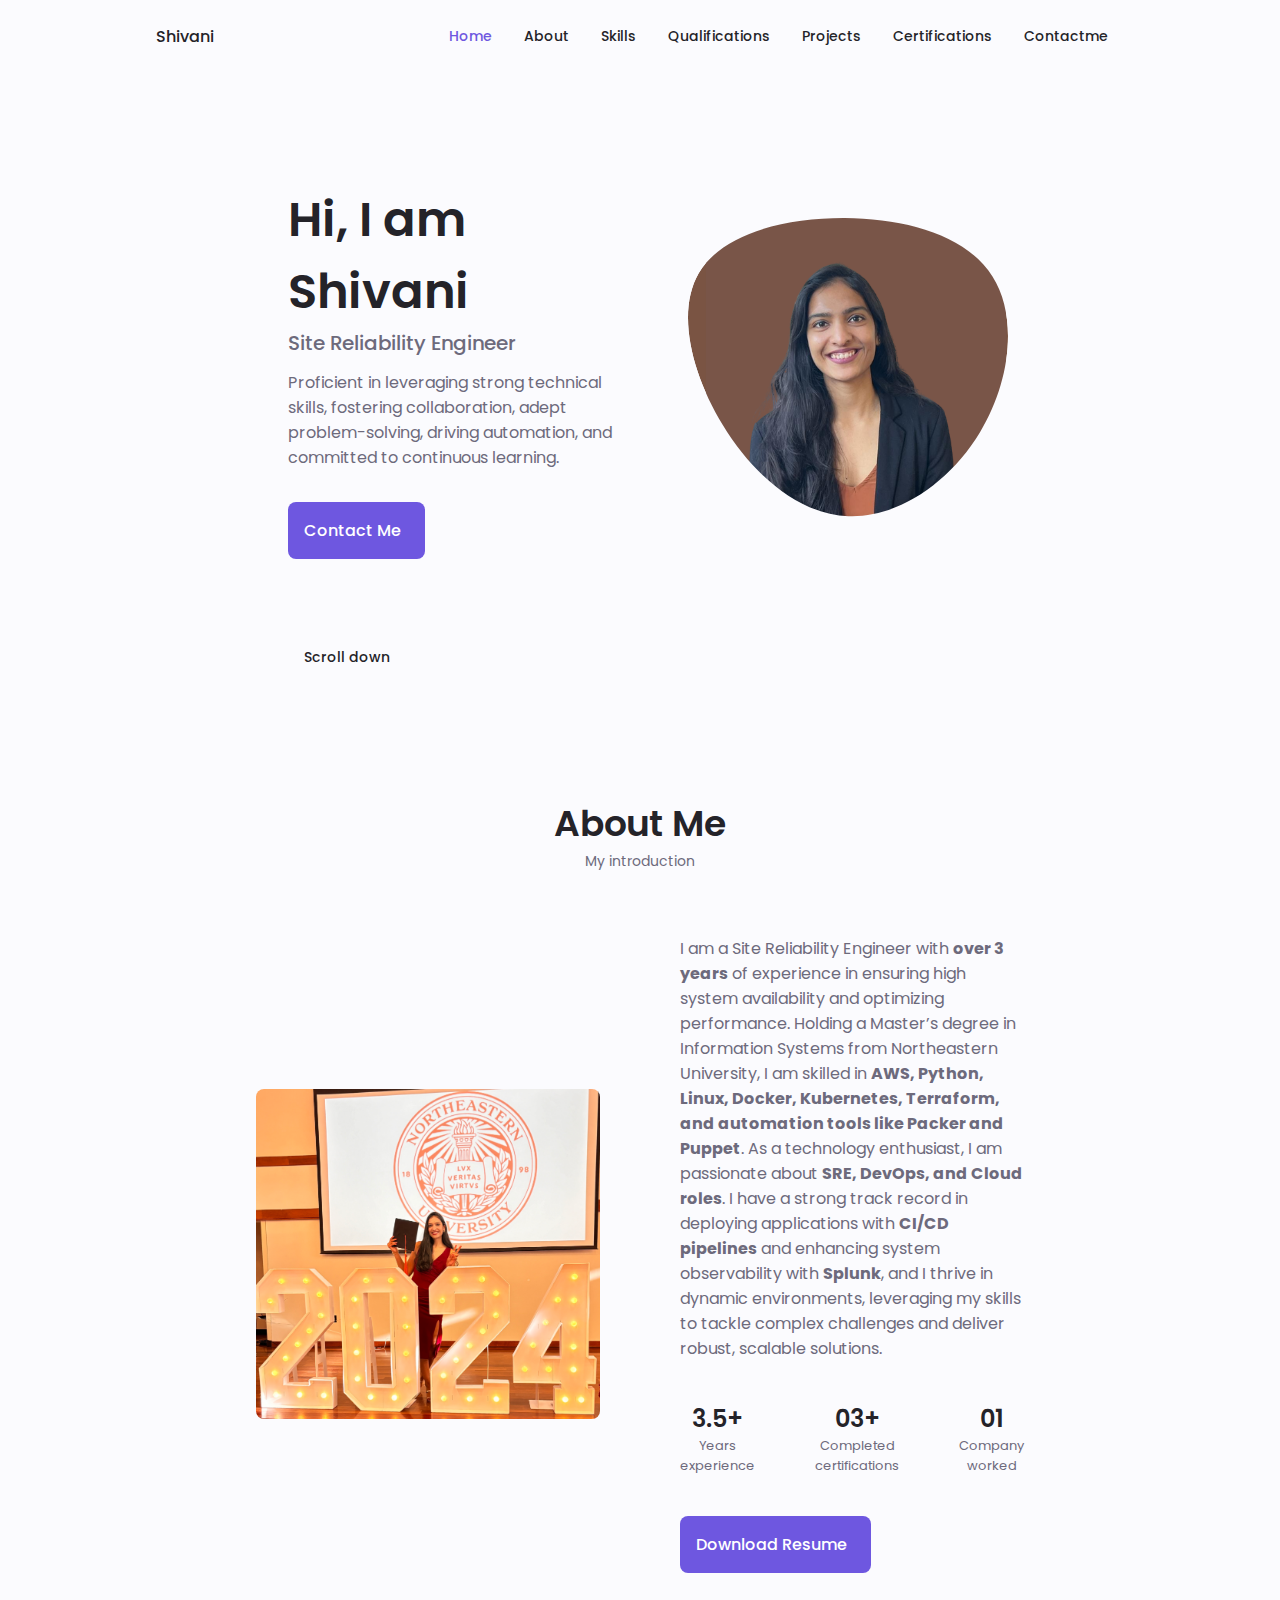
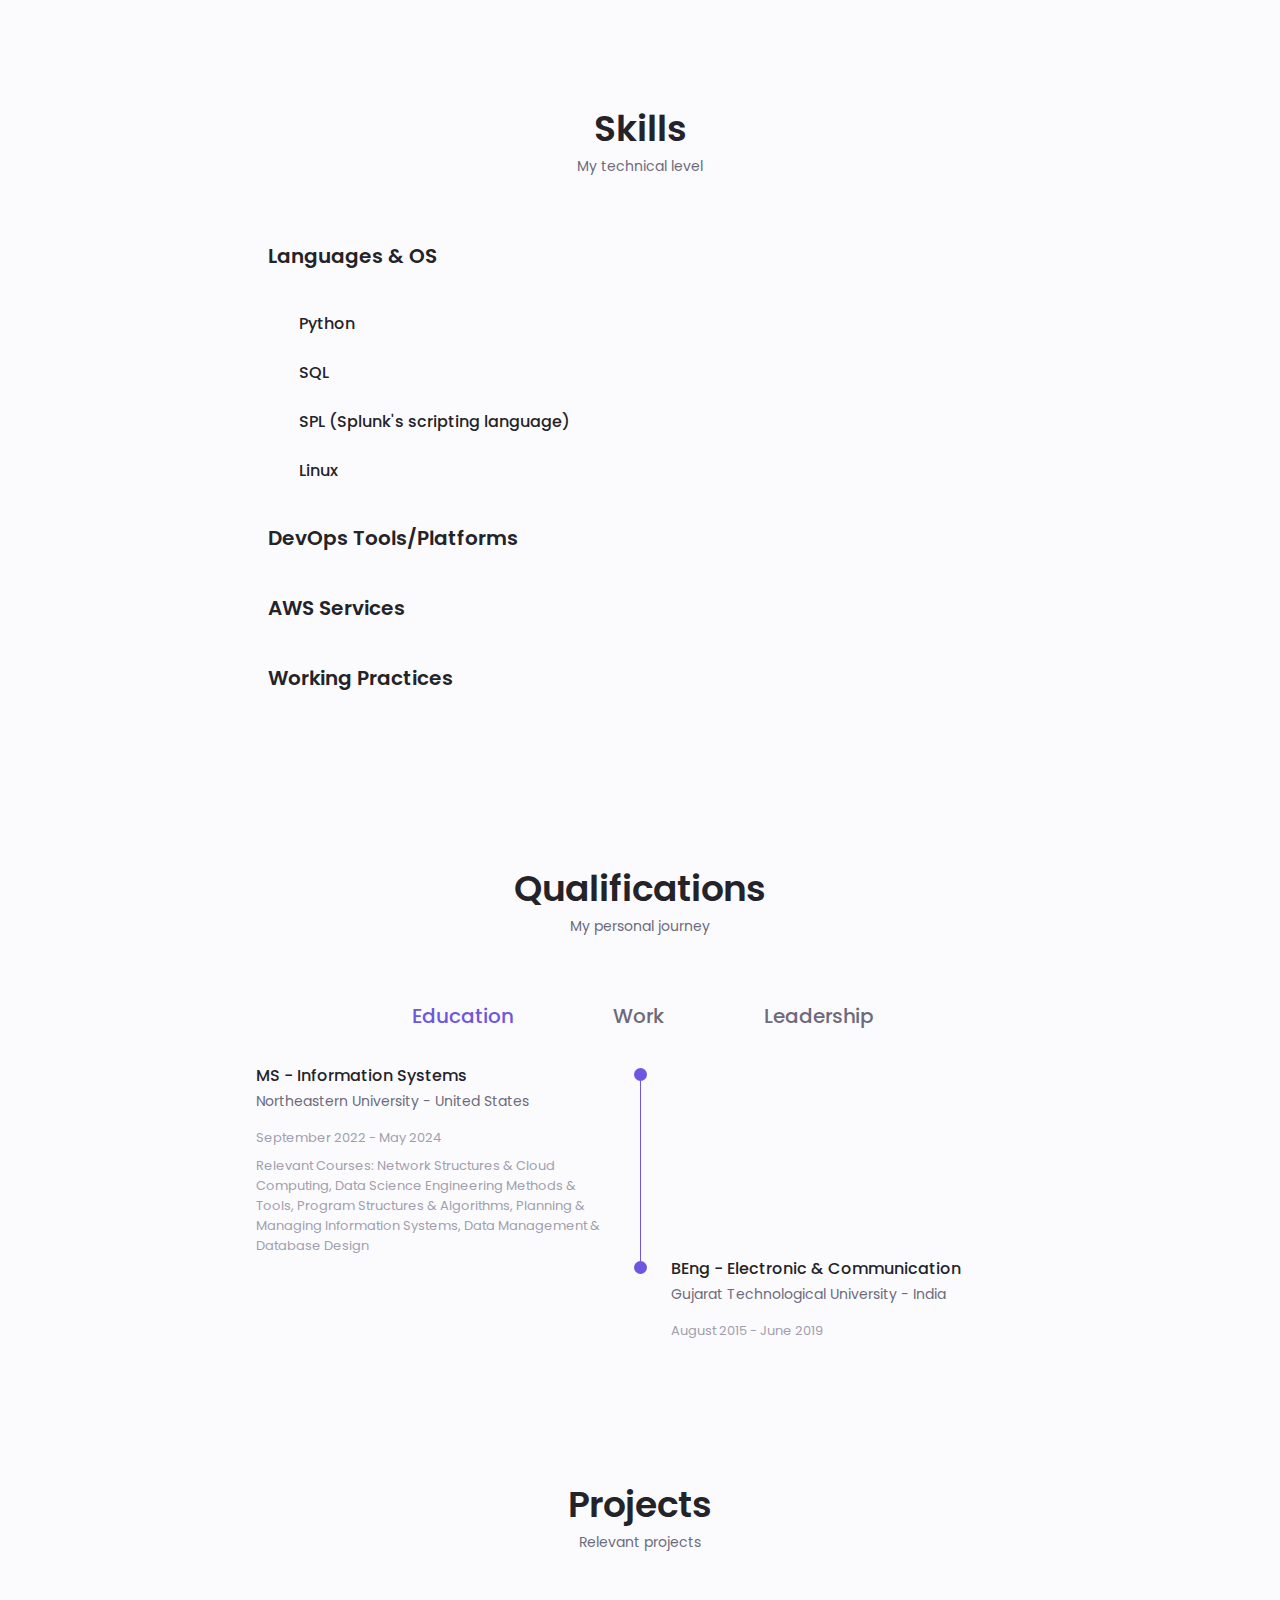
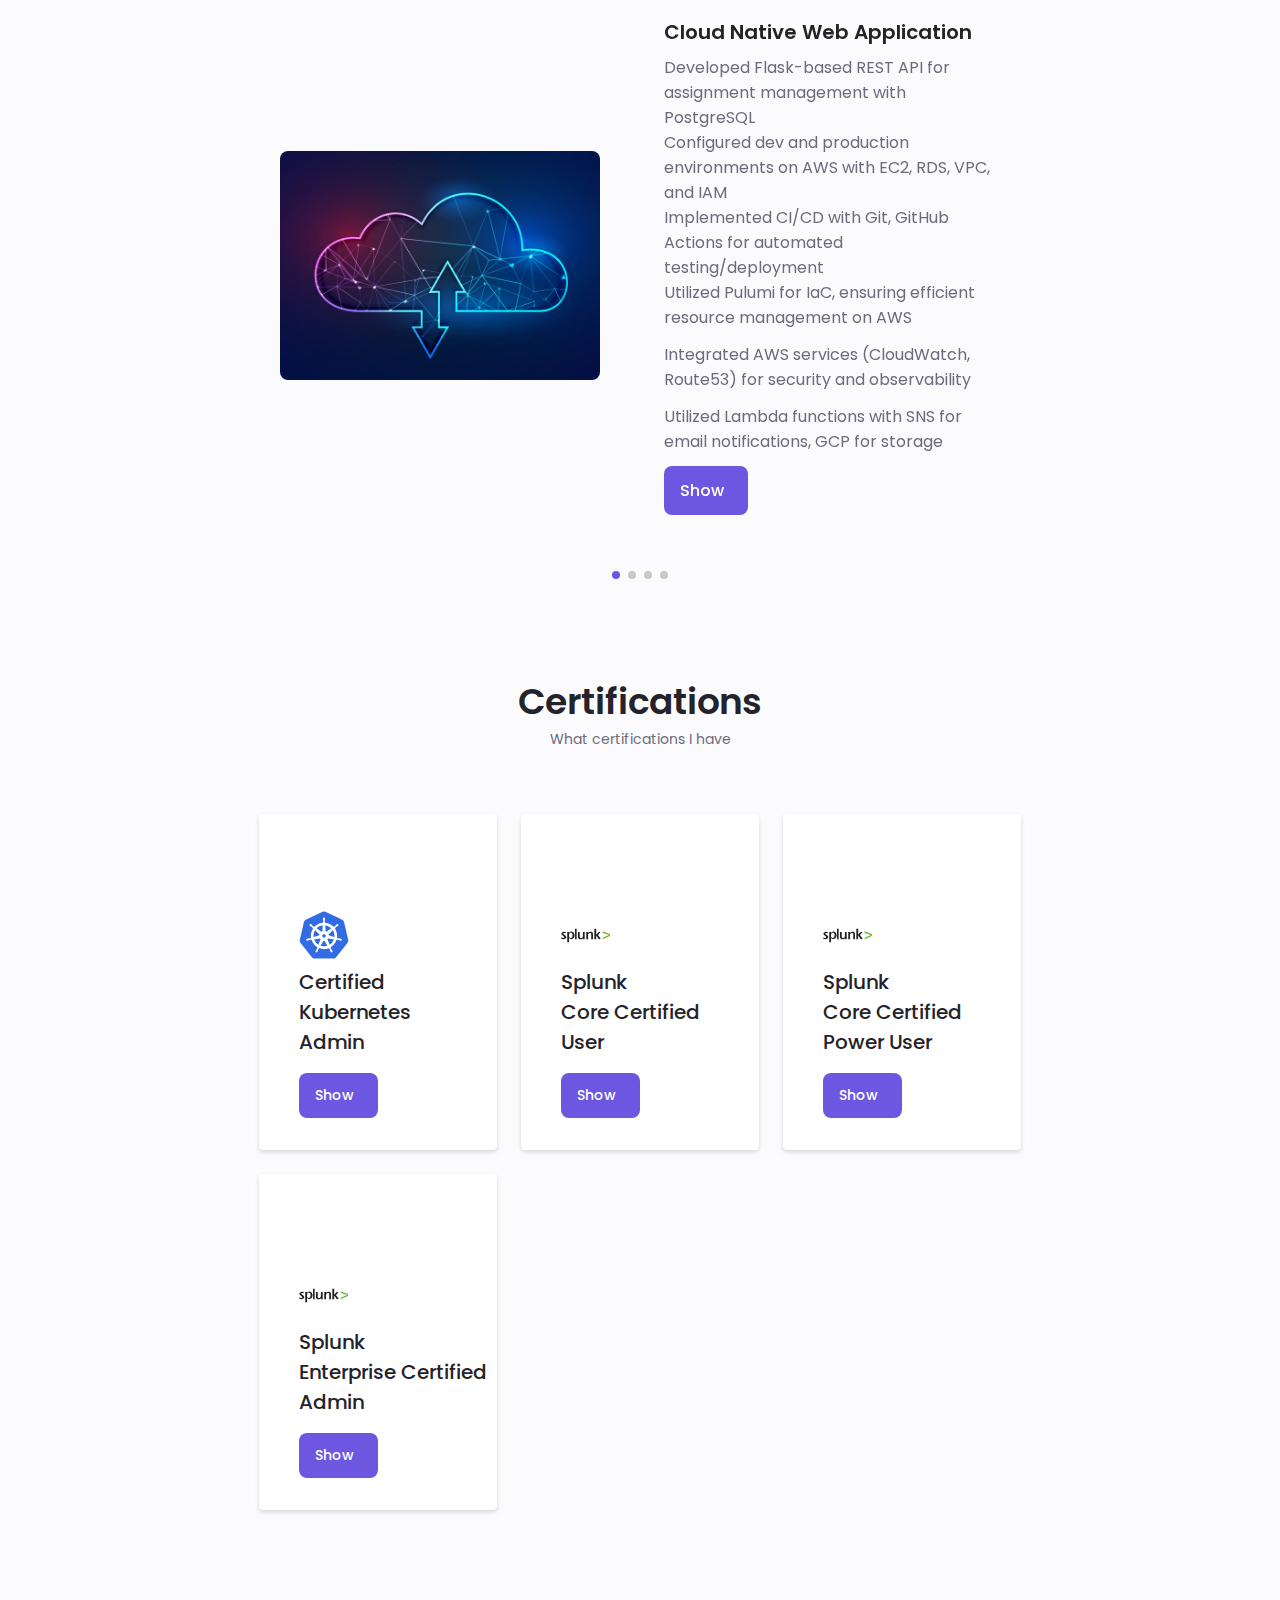
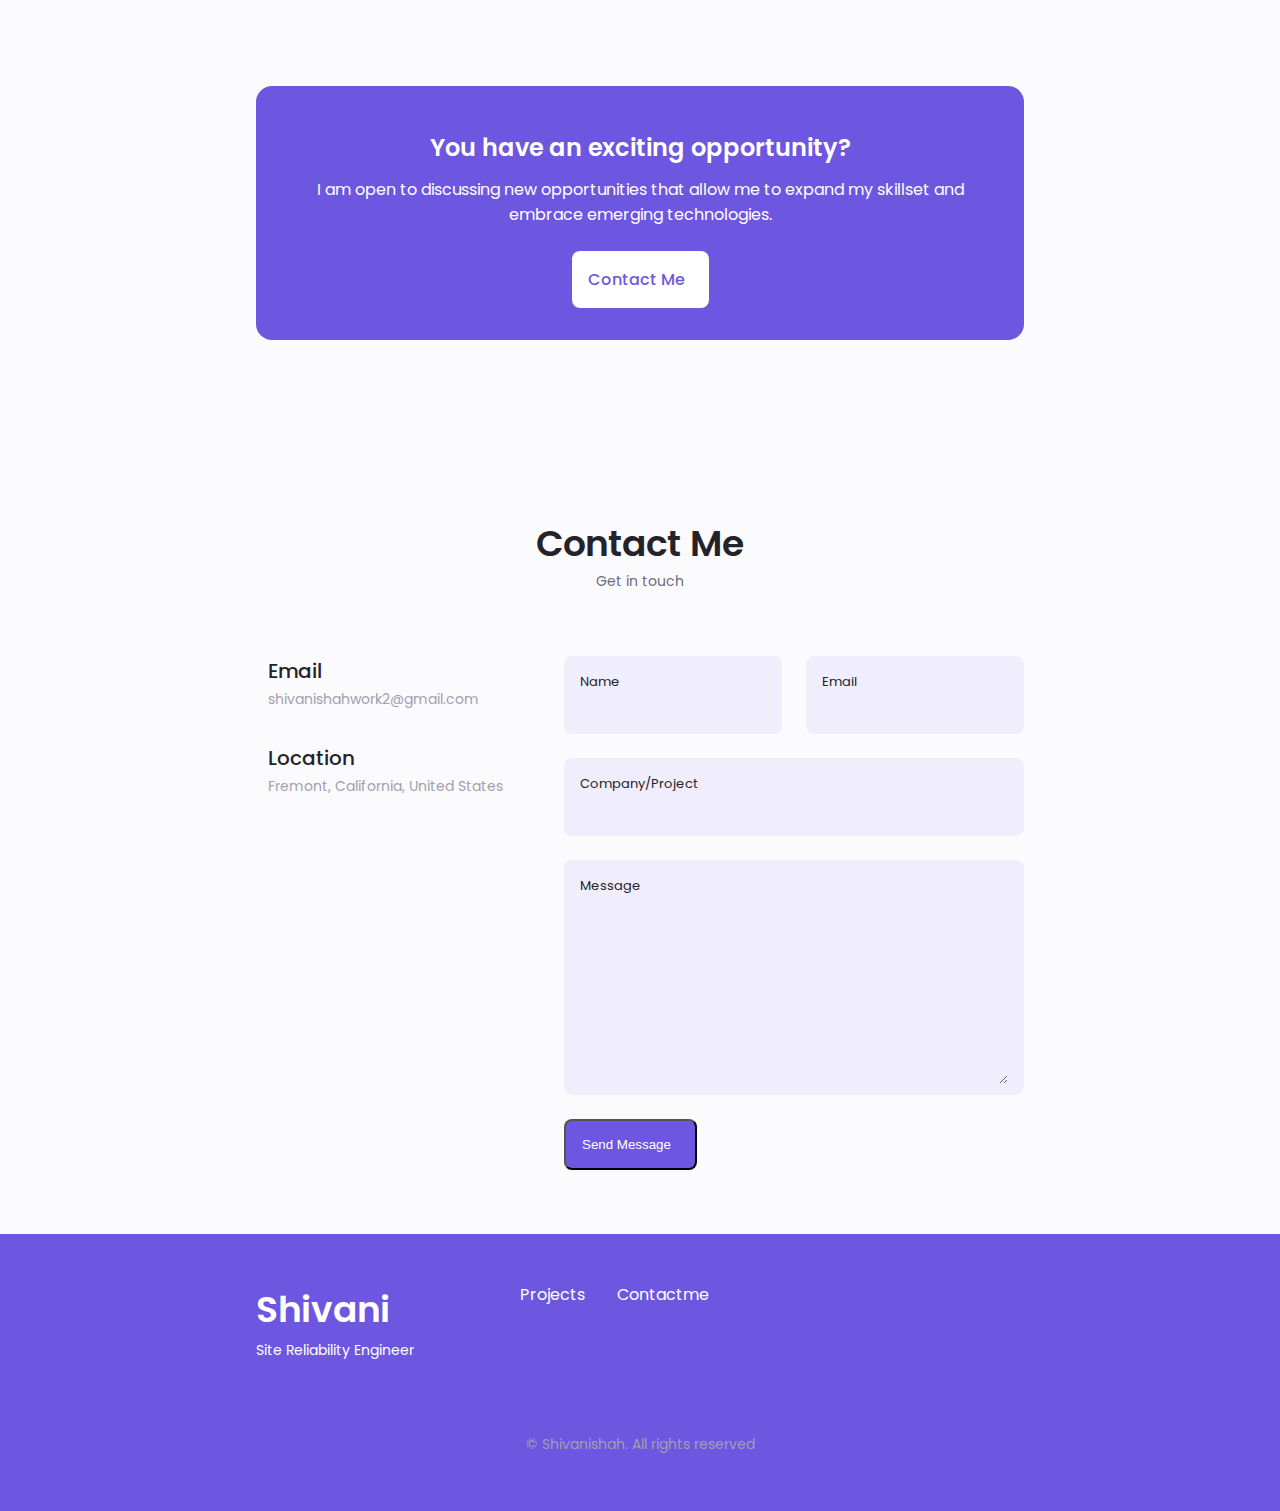
==== commit f30dd1d1: "Updating portfolio" ====
--- a/index.html
+++ b/index.html
@@ -437,7 +437,7 @@
                                         September 2022 - May 2024
                                     </div>
                                     <div class="qualification__subjects">
-                                        Relevant Courses: Data Science Engineering Methods & Tools,
+                                        Relevant Courses: Network Structures & Cloud Computing, Data Science Engineering Methods & Tools,
                                                           Program Structures & Algorithms, Planning & Managing Information Systems,
                                                           Data Management & Database Design
                                     </div>
--- a/assets/css/styles.css
+++ b/assets/css/styles.css
@@ -394,7 +394,7 @@
 
 /*==================== ABOUT ====================*/
 .about__img{
-  width: 10px;
+  width: 20px;
   border-radius: 0.5rem;
   justify-self: center;
   align-self: center;
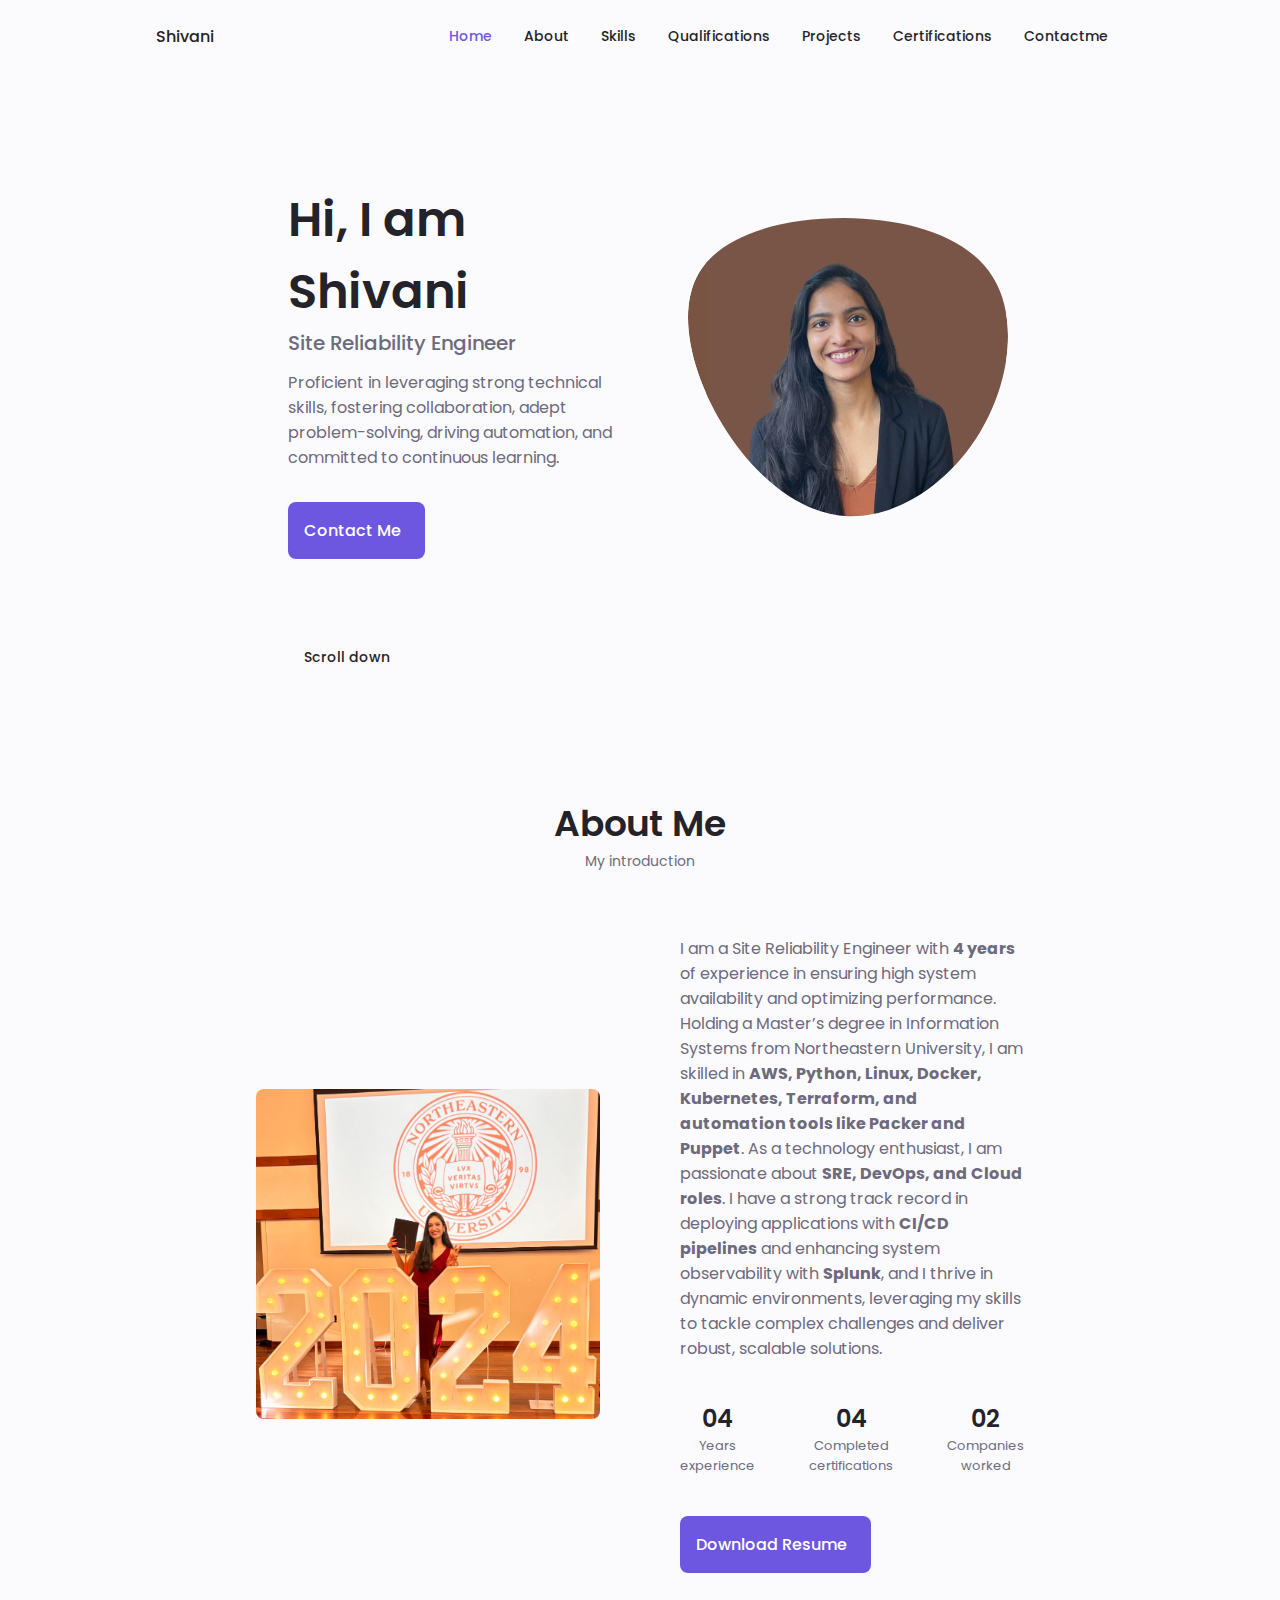
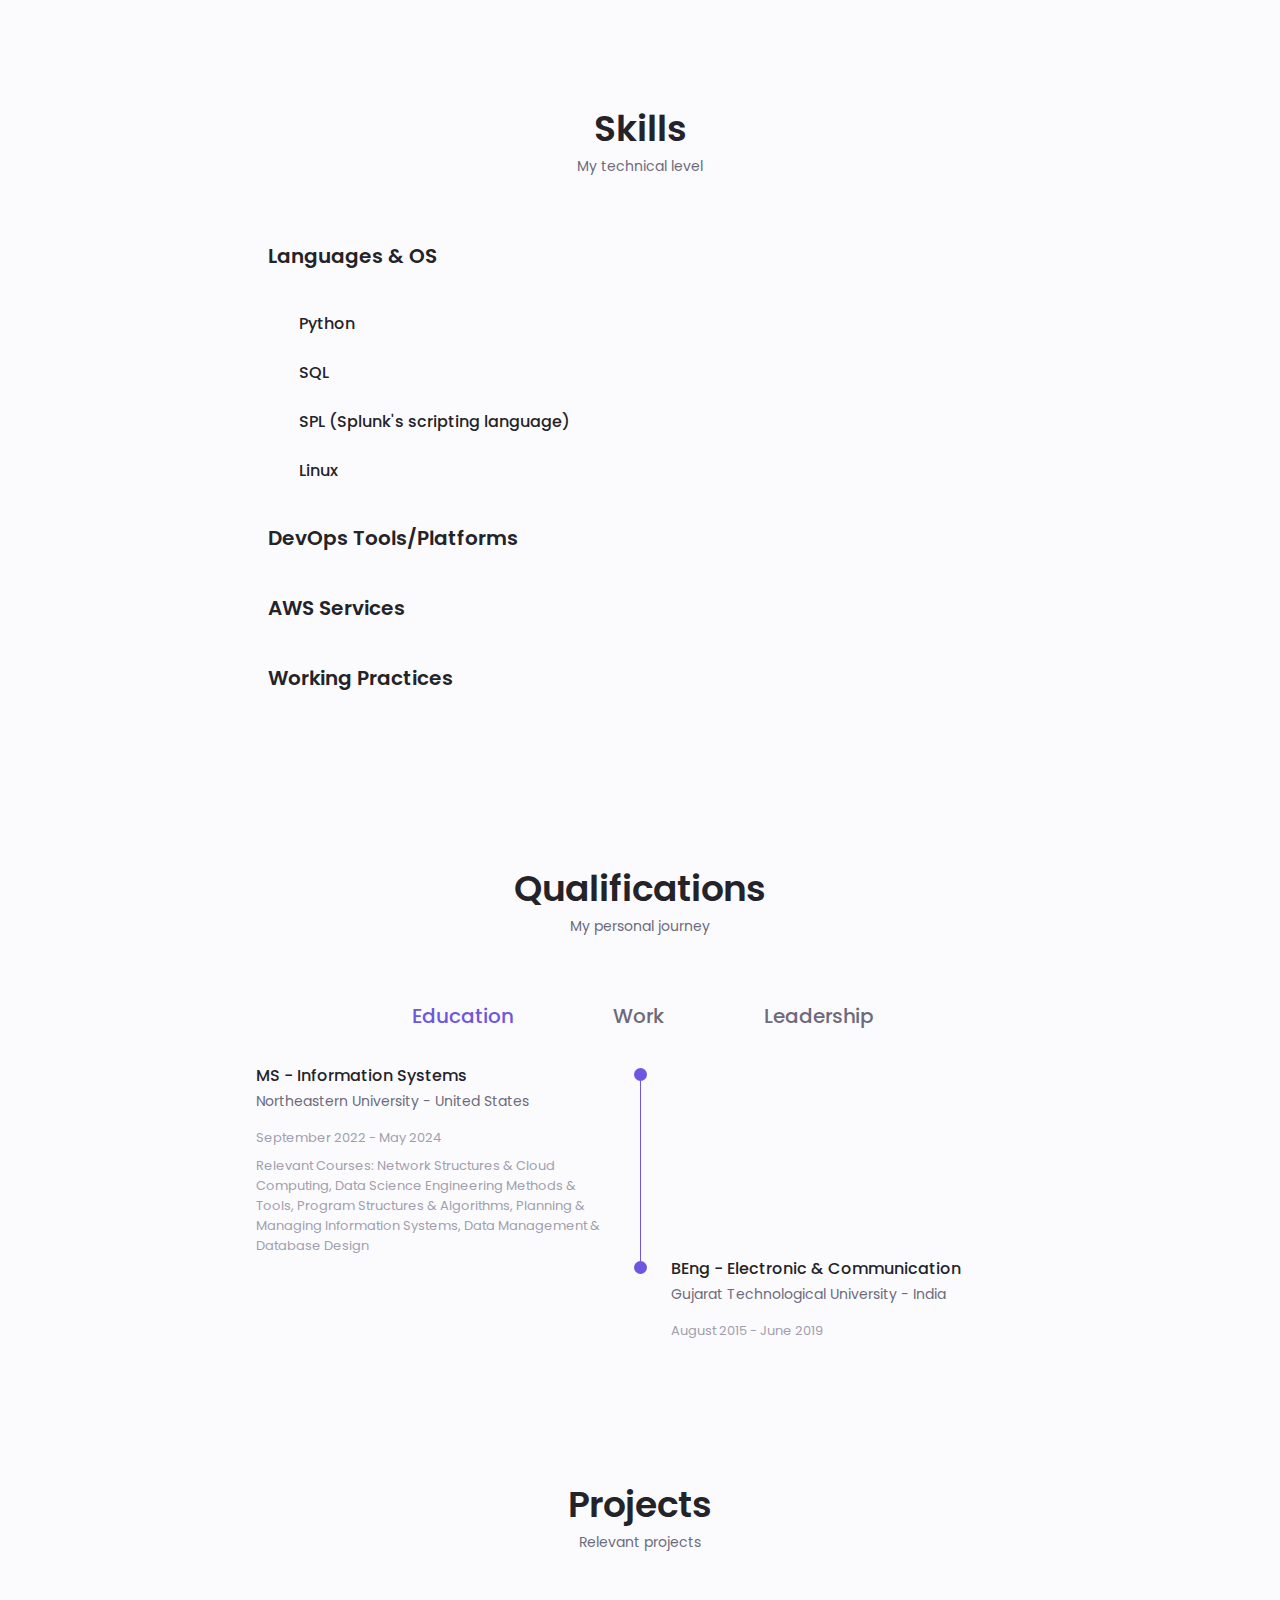
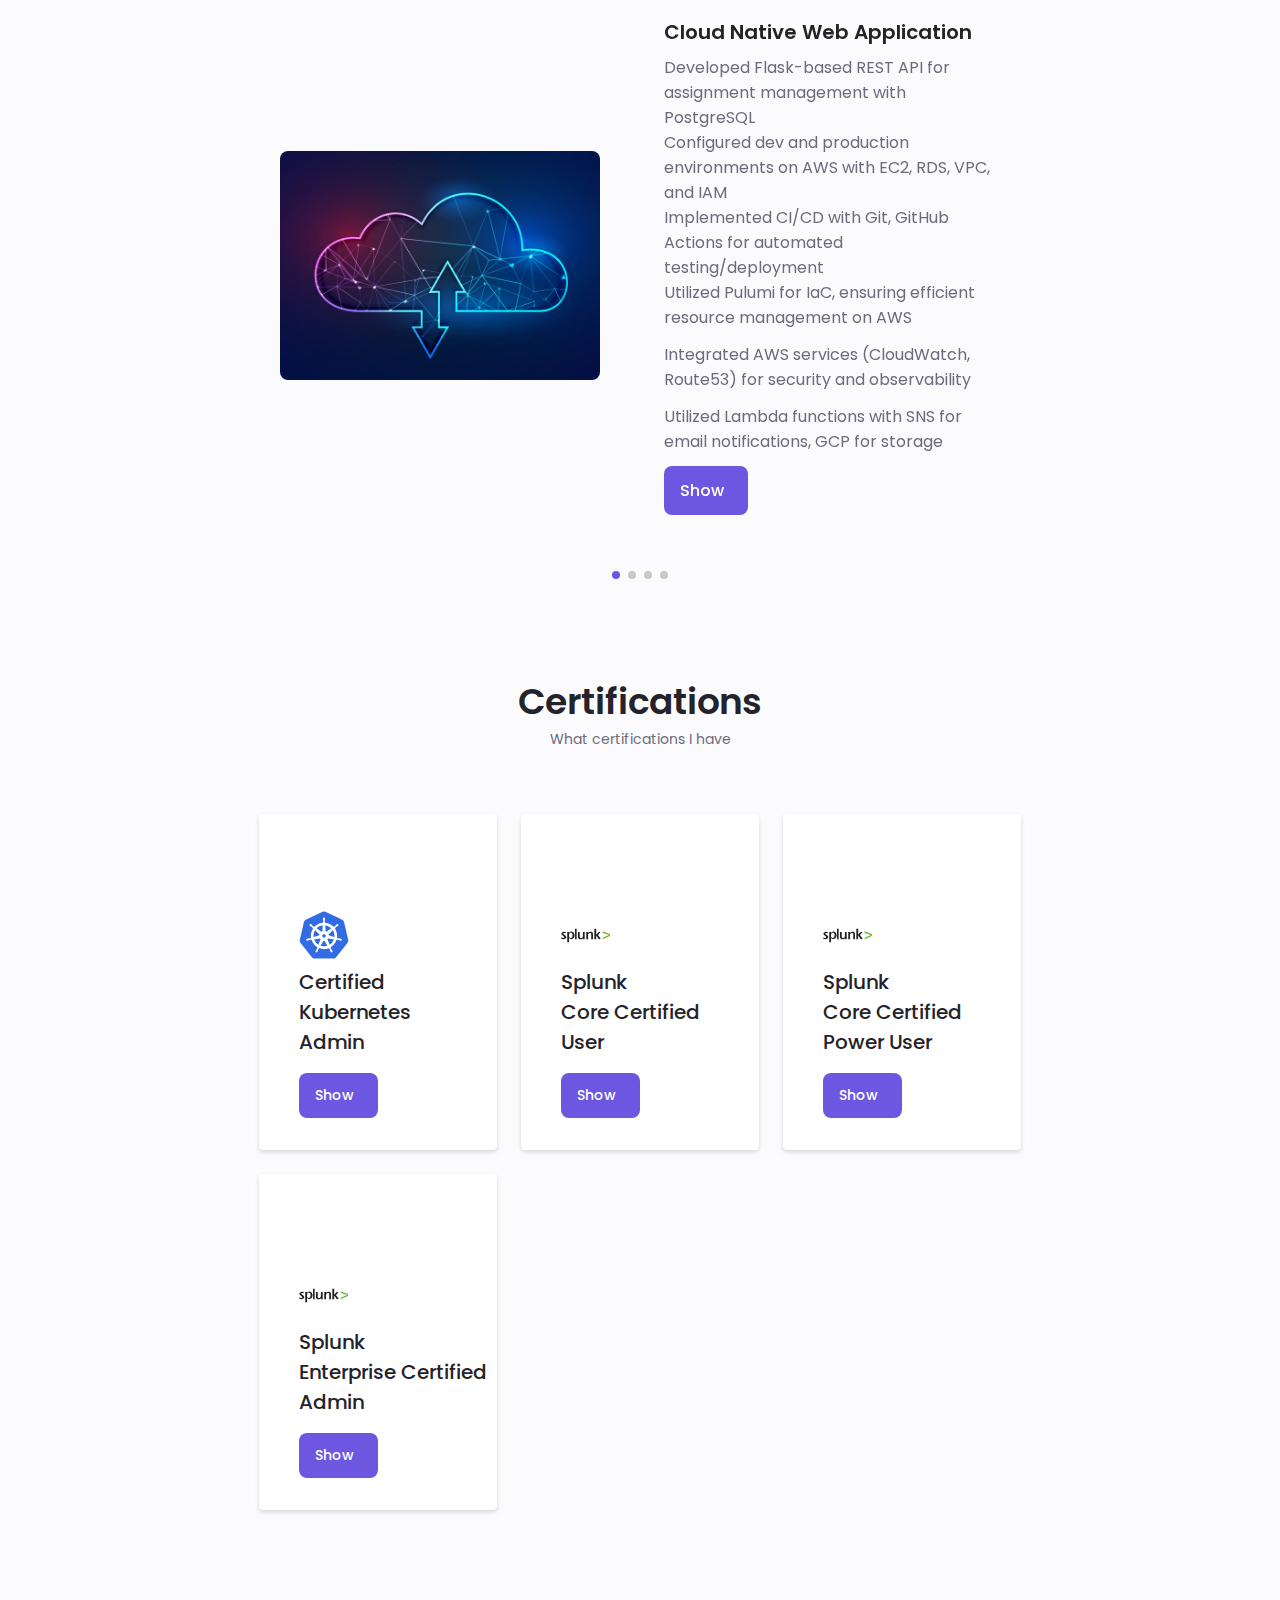
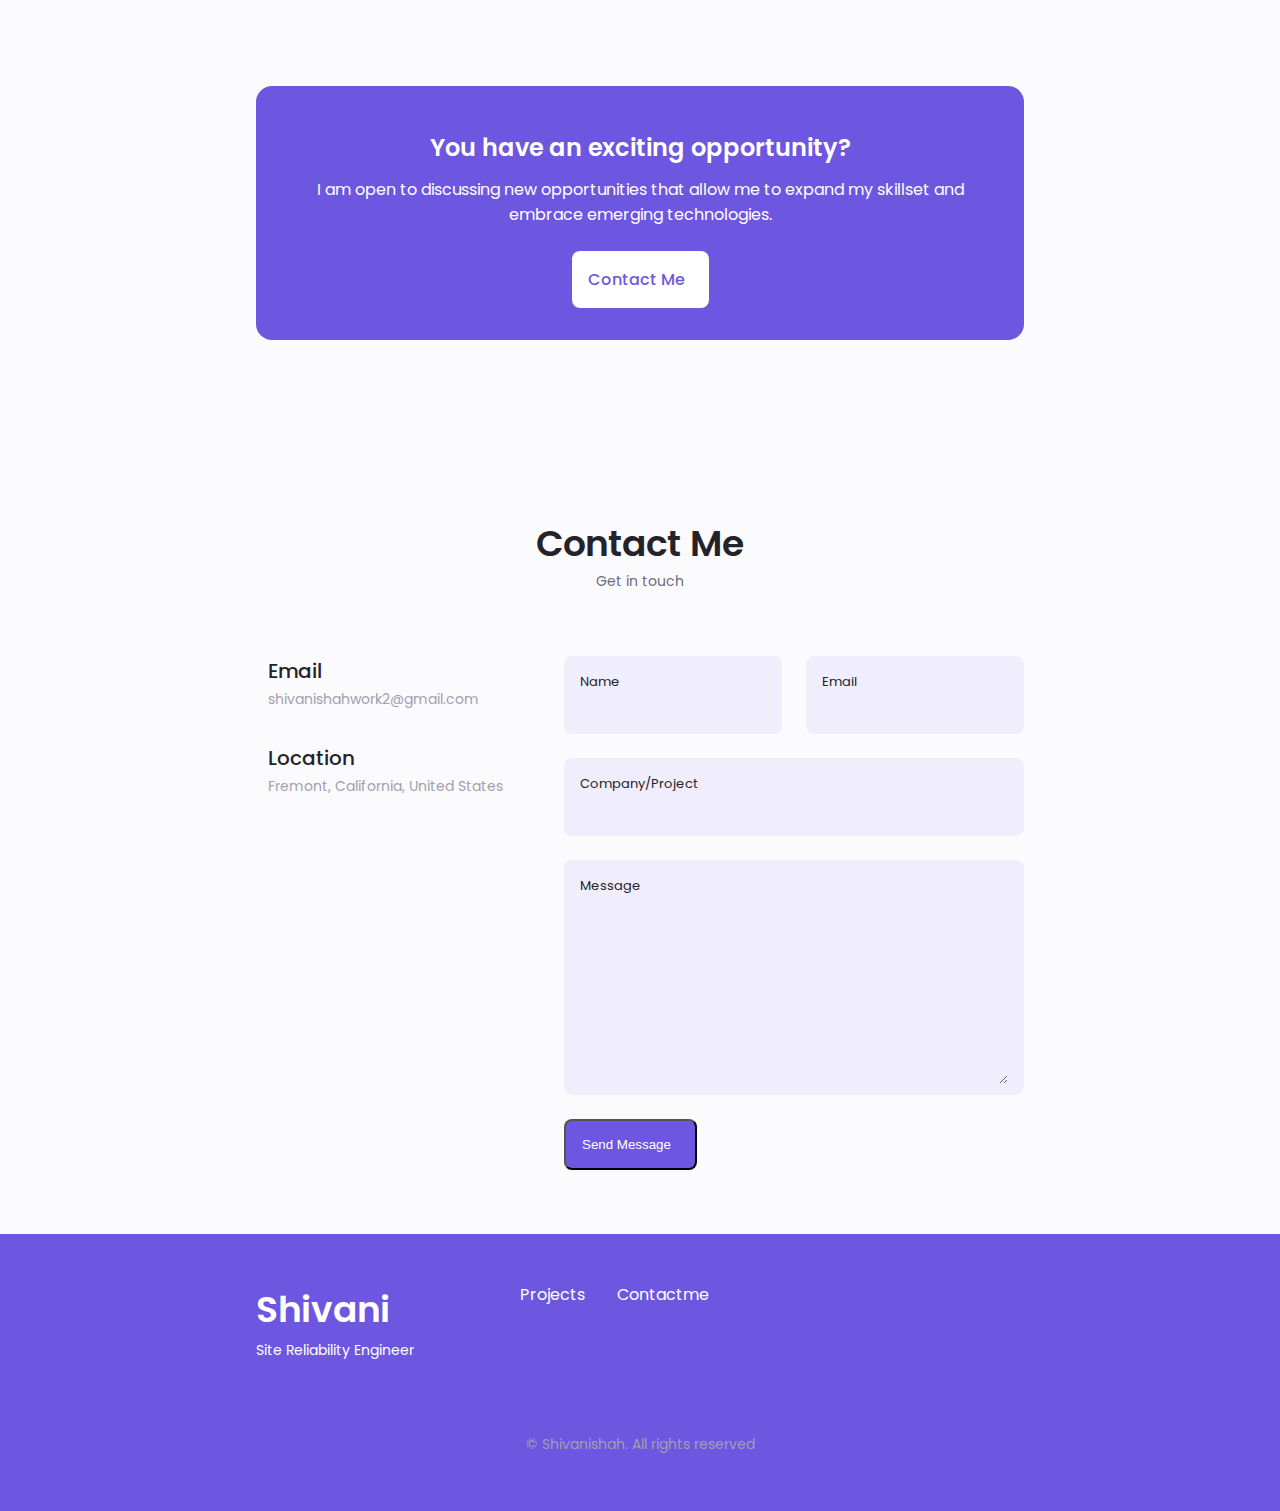
==== commit 314a0efd: "feat: adding new work experience'" ====
--- a/index.html
+++ b/index.html
@@ -137,22 +137,22 @@
                     <img src="assets/img/ShivaniShah.jpg" alt="" class="about__img">
 
                     <div class="about__data">
-                        <p class="about__description">I am a Site Reliability Engineer with <b>over 3 years</b> of experience in ensuring high system availability and optimizing performance. Holding a Master’s degree in Information Systems from Northeastern University, I am skilled in <b>AWS, Python, Linux, Docker, Kubernetes, Terraform, and automation tools like Packer and Puppet</b>. As a technology enthusiast, I am passionate about <b>SRE, DevOps, and Cloud roles</b>. I have a strong track record in deploying applications with <b>CI/CD pipelines</b> and enhancing system observability with <b>Splunk</b>, and I thrive in dynamic environments, leveraging my skills to tackle complex challenges and deliver robust, scalable solutions.</p>
+                        <p class="about__description">I am a Site Reliability Engineer with <b>4 years</b> of experience in ensuring high system availability and optimizing performance. Holding a Master’s degree in Information Systems from Northeastern University, I am skilled in <b>AWS, Python, Linux, Docker, Kubernetes, Terraform, and automation tools like Packer and Puppet</b>. As a technology enthusiast, I am passionate about <b>SRE, DevOps, and Cloud roles</b>. I have a strong track record in deploying applications with <b>CI/CD pipelines</b> and enhancing system observability with <b>Splunk</b>, and I thrive in dynamic environments, leveraging my skills to tackle complex challenges and deliver robust, scalable solutions.</p>
 
                             <div class="about__info">
                                 <div>
-                                    <span class="about__info-title">3.5+</span>
+                                    <span class="about__info-title">04</span>
                                     <span class="about__info-name">Years <br> experience</span>
                                 </div>
 
                                 <div>
-                                    <span class="about__info-title">03+</span>
+                                    <span class="about__info-title">04</span>
                                     <span class="about__info-name">Completed <br> certifications</span>
                                 </div>
 
                                 <div>
-                                    <span class="about__info-title">01</span>
-                                    <span class="about__info-name">Company <br> worked</span>
+                                    <span class="about__info-title">02</span>
+                                    <span class="about__info-name">Companies <br> worked</span>
                                 </div>
                             </div>
 
@@ -302,6 +302,18 @@
 
                                 <div class="skills__data">
                                     <div class="skills_titles">
+                                        <h3 class="skills__name">Prometheus</h3> 
+                                    </div>
+                                </div>
+
+                                <div class="skills__data">
+                                    <div class="skills_titles">
+                                        <h3 class="skills__name">Grafana</h3> 
+                                    </div>
+                                </div>
+
+                                <div class="skills__data">
+                                    <div class="skills_titles">
                                         <h3 class="skills__name">SQL Server Management Studio</h3> 
                                     </div>
                                 </div>
@@ -473,8 +485,61 @@
 
                         <!--==================== QUALIFICATION CONTENT 2 ====================-->
                         <div class="qualification__content" data-content id="work">
-                            <!--==================== QUALIFICATION 1 ====================-->
+                             <!--==================== QUALIFICATION 1 ====================-->
+                             <div class="qualification__data">
+                                <div>
+                                    <h3 class="qualification__title">Site Reliability Engineer</h3>
+                                    <span class="qualification__subtitle">TikTok - United States</span>
+                                    <div class="qualification__calendar">
+                                        <i class="uil uil-calendar-alt"></i>
+                                        August 2024 - Present
+                                    </div>
+                                    <div class="qualification__detail">
+                                        <i class="uil uil-arrow-right"></i>
+                                        Own service levels of a critical, revenue-generating E-commerce platform
+                                    </div>
+                                    <div class="qualification__detail">
+                                        <i class="uil uil-arrow-right"></i>
+                                        Ensure service <b>reliability</b>, <b>scalability</b>, and <b>availability</b> in a cloud-native environment
+                                    </div>
+                                    <div class="qualification__detail">
+                                        <i class="uil uil-arrow-right"></i>
+                                        Define and track <b>SLIs</b> and <b>SLOs</b> to improve uptime, latency, and system health
+                                    </div>
+                                    <div class="qualification__detail">
+                                        <i class="uil uil-arrow-right"></i>
+                                        Drive <b>incident management</b>, including reducing <b>MTTR</b> and <b>MTTA</b>, and conduct post-mortem analysis to improve system reliability
+                                    </div>
+                                    <div class="qualification__detail">
+                                        <i class="uil uil-arrow-right"></i>
+                                        Participate in <b>on-call rotations</b> to resolve production incidents promptly
+                                    </div>
+                                    <div class="qualification__detail">
+                                        <i class="uil uil-arrow-right"></i>
+                                        Develop tools and APIs to reduce manual interactions with systems
+                                    </div>
+                                    <div class="qualification__detail">
+                                        <i class="uil uil-arrow-right"></i>
+                                        Analyze performance data to optimize system health and reliability
+                                    </div>
+                                    <div class="qualification__detail">
+                                        <i class="uil uil-arrow-right"></i>
+                                        <b>Troubleshoot</b> and resolve payment-related issues to ensure smooth transaction processing and a seamless user experience
+                                    </div>
+                                </div>
+
+                                <div>
+                                    <span class="qualification__rounder"></span>
+                                    <span class="qualification__line"></span>
+                                </div>
+                            </div>
+                            <!--==================== QUALIFICATION 2 ====================-->
                             <div class="qualification__data">
+                                <div></div>
+                                <div>
+                                    <span class="qualification__rounder"></span>
+                                    <span class="qualification__line"></span>
+                                </div>
                                 <div>
                                     <h3 class="qualification__title">Site Reliability Engineer, E3</h3>
                                     <span class="qualification__subtitle">Crest Data Systems - India</span>
@@ -515,22 +580,10 @@
                                         Facilitated secure access by Okta groups, granting essential permissions to nearly 10 teams weekly
                                     </div>
                                 </div>
-
-                                <div>
-                                    <span class="qualification__rounder"></span>
-                                    <span class="qualification__line"></span>
-                                </div>
                             </div>
                             
-                            <!--==================== QUALIFICATION 2 ====================-->
-                            <div class="qualification__data">
-                                <div></div>
-
-                                <div>
-                                    <span class="qualification__rounder"></span>
-                                    <span class="qualification__line"></span>
-                                </div>
-                                
+                            <!--==================== QUALIFICATION 3 ====================-->
+                            <div class="qualification__data">                                
                                 <div>
                                     <h3 class="qualification__title">Junior Site Reliability Engineer</h3>
                                     <span class="qualification__subtitle">Crest Data Systems - India</span>
@@ -559,10 +612,20 @@
                                         Innovated and updated process documents, elevating the effectiveness of cloud operations
                                     </div>
                                 </div>
-                            </div>
-
-                            <!--==================== QUALIFICATION 3 ====================-->
-                            <div class="qualification__data">    
+                                <div>
+                                    <span class="qualification__rounder"></span>
+                                    <span class="qualification__line"></span>
+                                </div>
+                            </div>
+
+                            <!--==================== QUALIFICATION 4 ====================-->
+                            <div class="qualification__data">
+                                <div></div>
+
+                                <div>
+                                    <span class="qualification__rounder"></span>
+                                    <!--span class="qualification__line"></span> -->
+                                </div>
                                 <div>
                                     <h3 class="qualification__title">Site Reliability Engineer Intern</h3>
                                     <span class="qualification__subtitle">Crest Data Systems - India</span>
@@ -574,13 +637,9 @@
                                         <i class="uil uil-arrow-right"></i>
                                         Developed basic understanding and practical experience of tools, technologies, and platforms used to build, deploy, and manage platforms across hybrid multi-cloud infrastructure:
                                     </div>
-                                    <div class="qualification__subdetail">
-                                        Splunk, AWS, Puppet, GitHub, Terraform, Ansible, Jira, Confluence
-                                    </div>
-                                </div>
-                                <div>
-                                    <span class="qualification__rounder"></span>
-                                    <!--span class="qualification__line"></span> -->
+                                    <div class="qualification__detail">
+                                        <b> Splunk, AWS, Puppet, GitHub, Terraform, Ansible, Jira, Confluence </b>
+                                    </div>
                                 </div>
                             </div>
                         </div>
